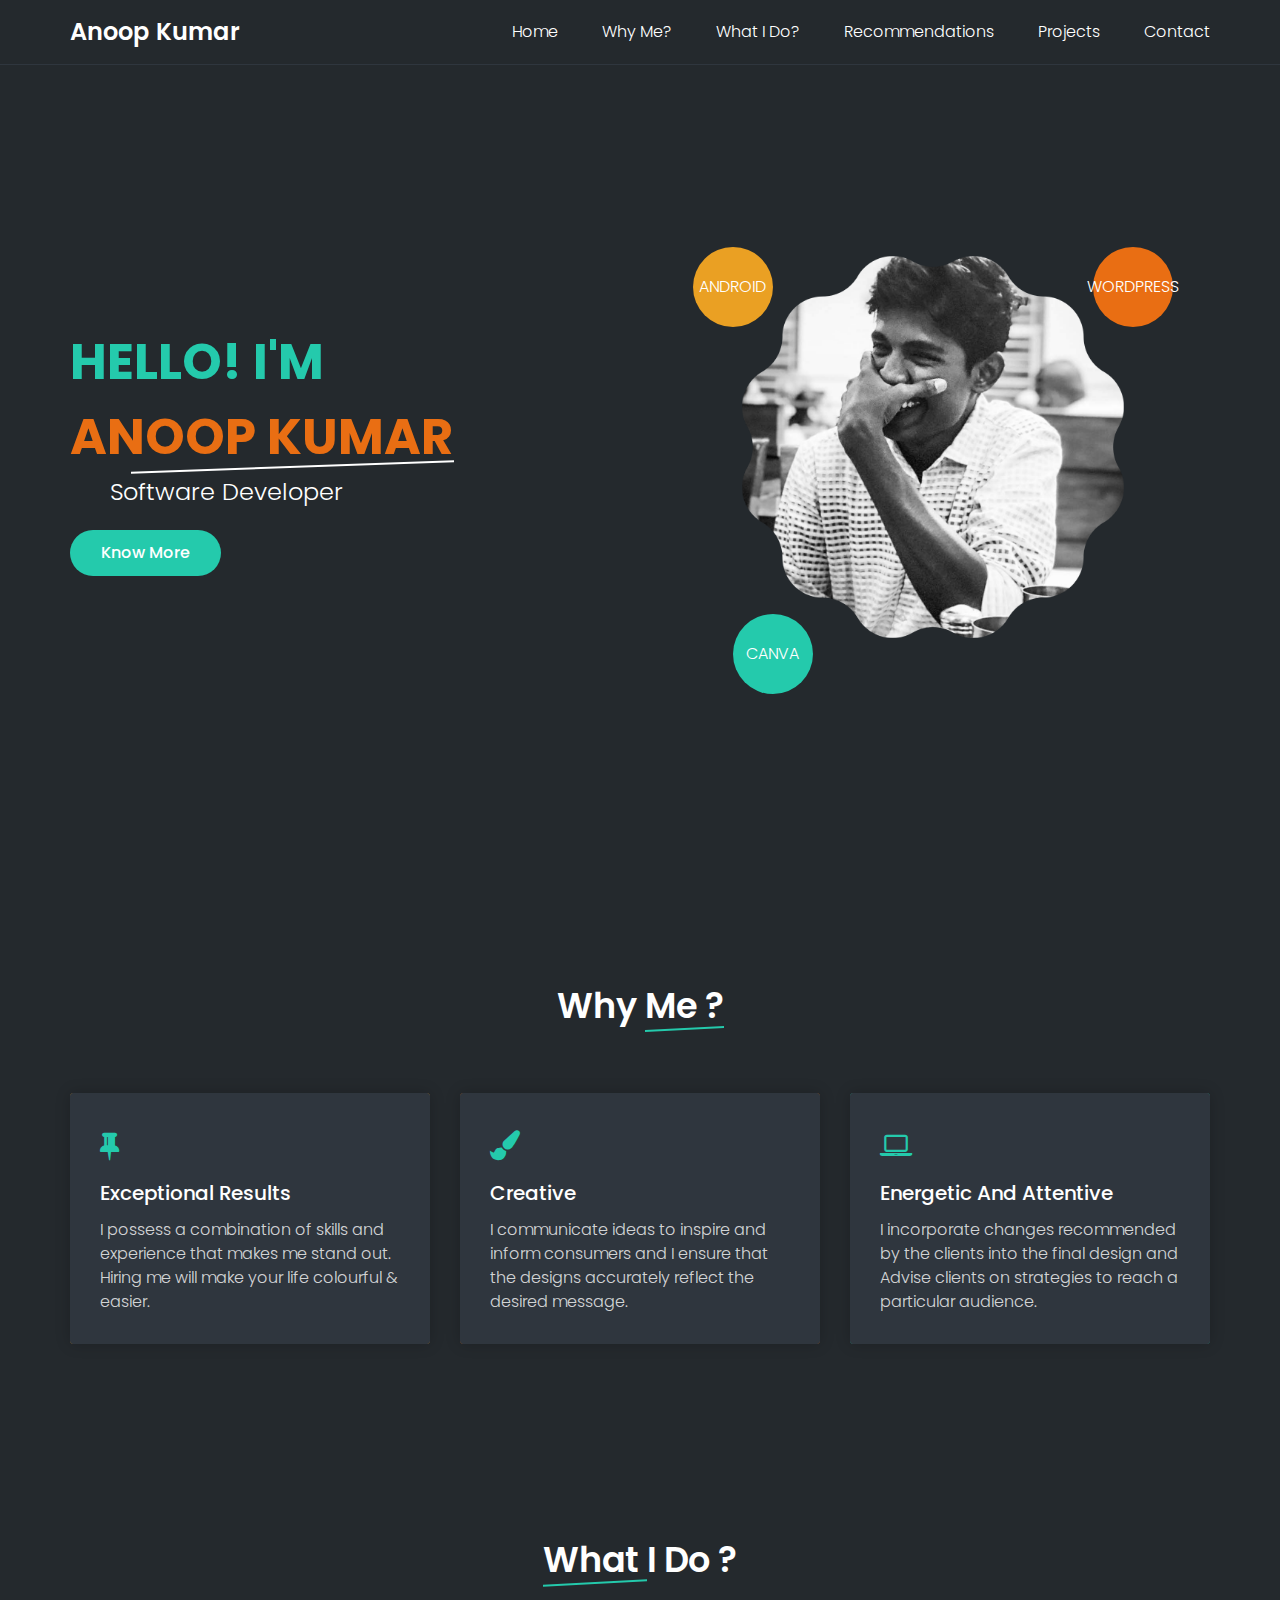
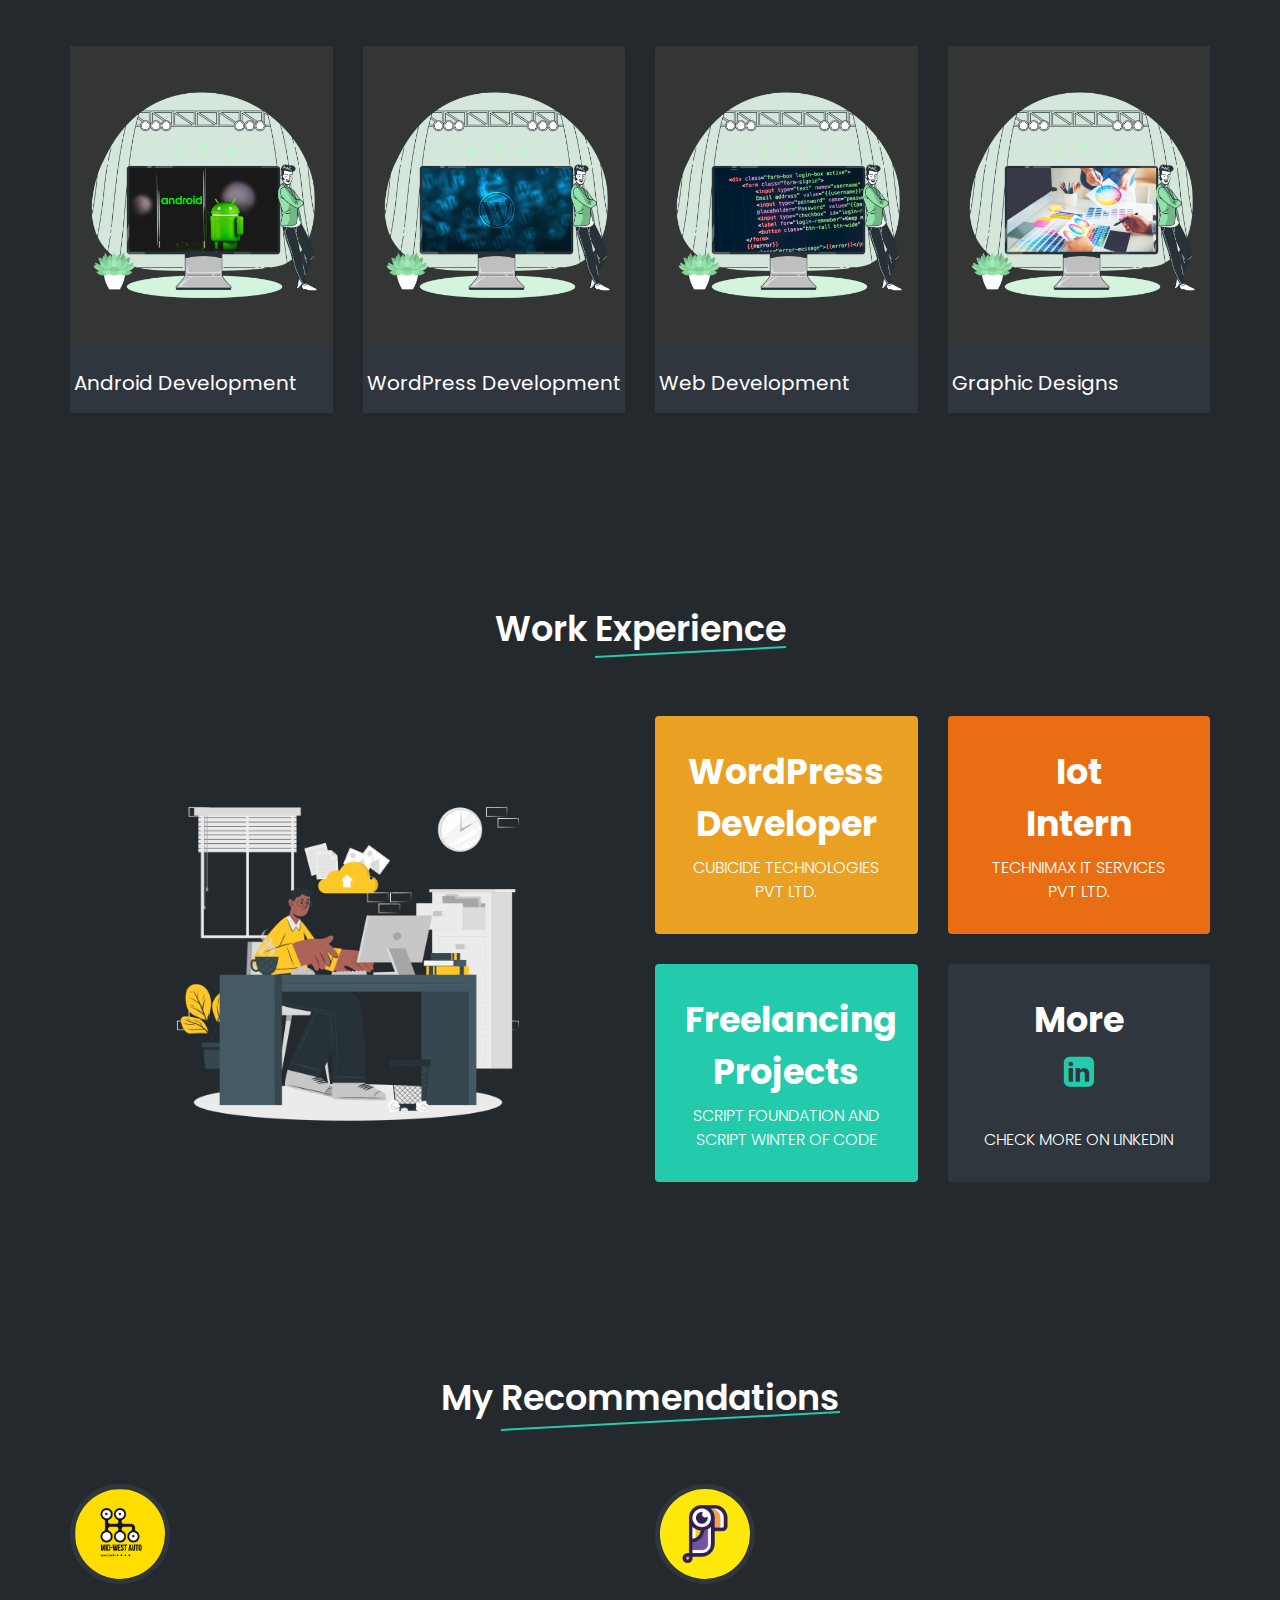
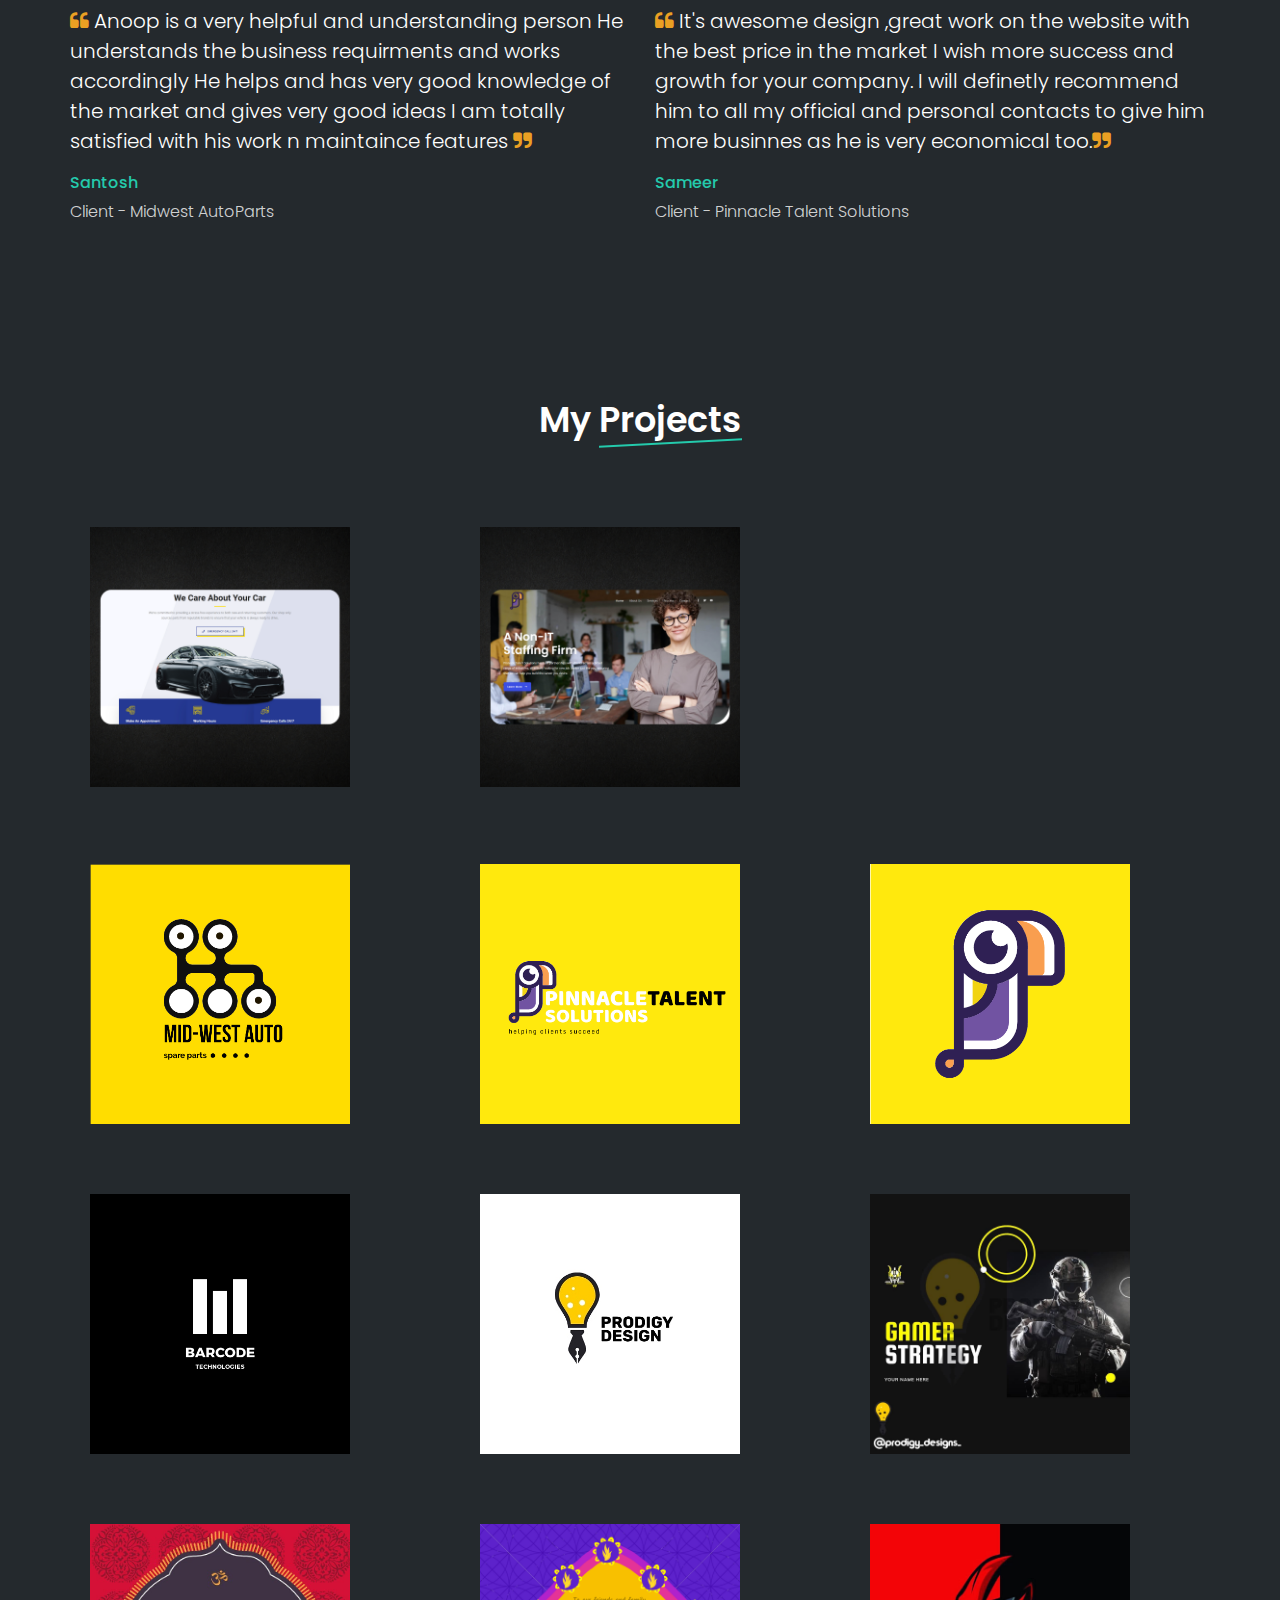
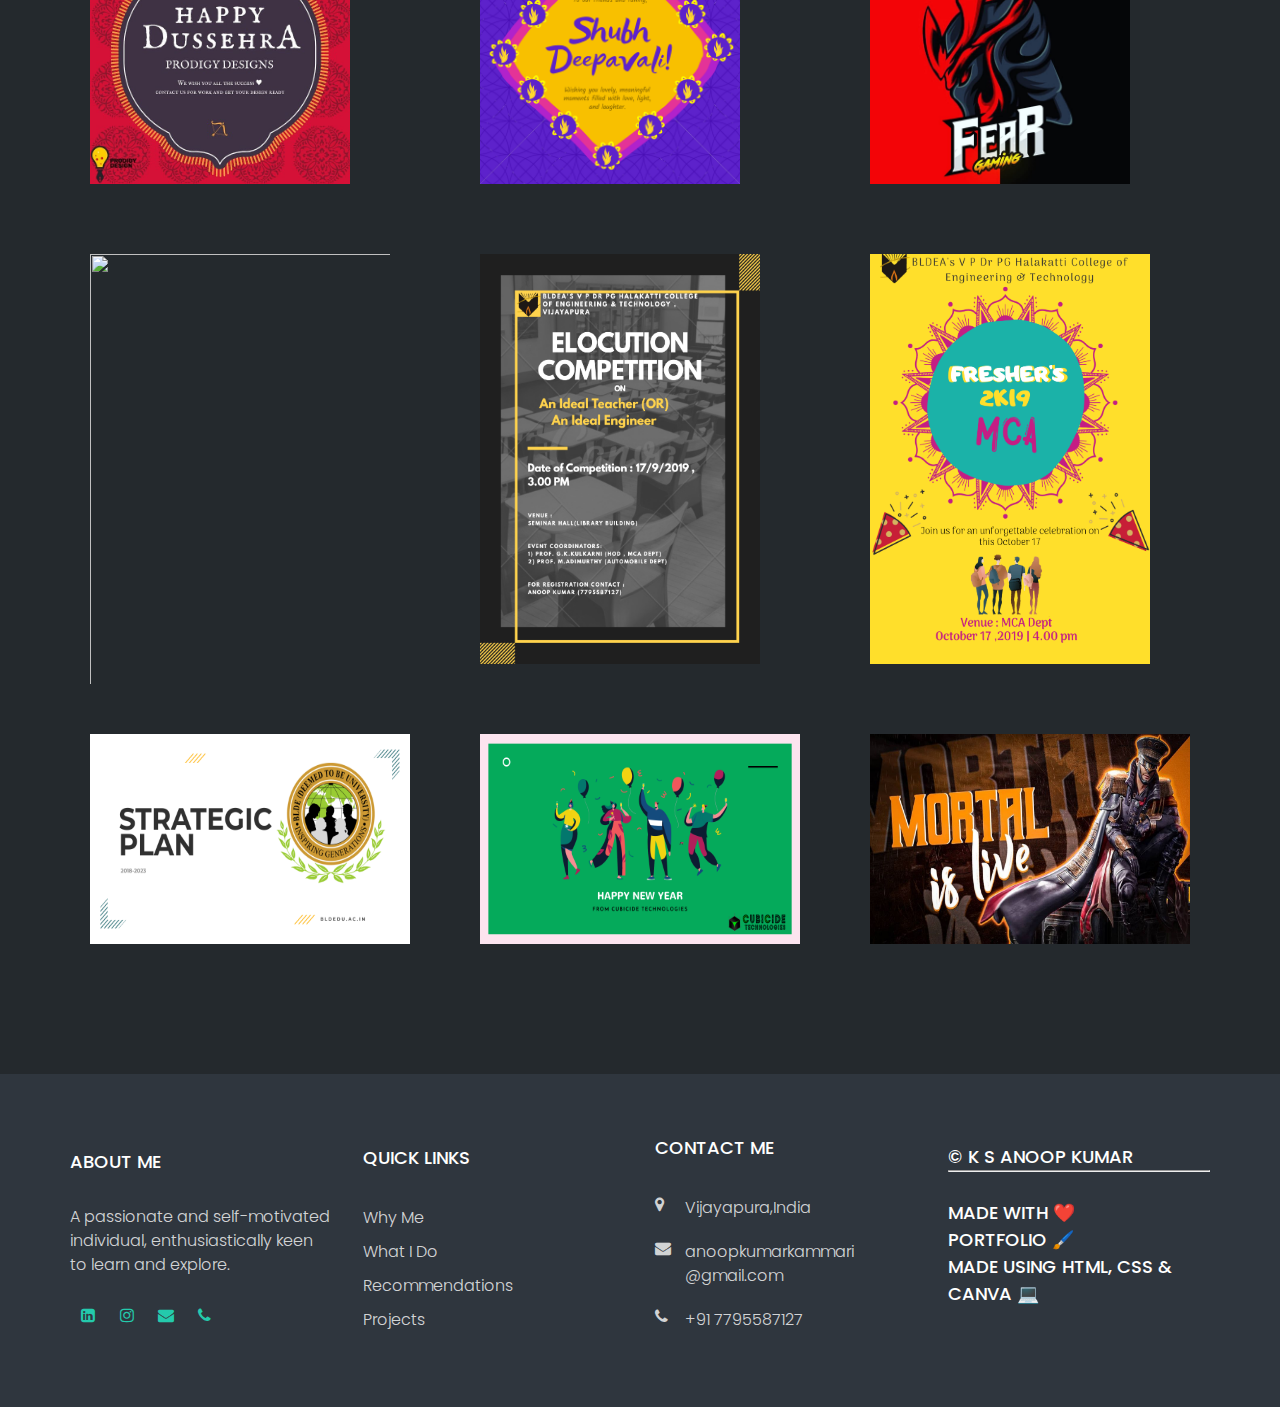
==== portfolio/index.html @ 8c4f239b "updated" ====
<!DOCTYPE html>
<html>
<head>
	<title>Anoop Kumar Portfolio</title>
	<link rel="icon" type="img/png" href="img/anoop.png" hreflang="en-us">
	<link rel="stylesheet" type="text/css" href="style.css">
	<link rel="stylesheet" href="https://cdnjs.cloudflare.com/ajax/libs/font-awesome/4.7.0/css/font-awesome.min.css">
	<meta name="viewport" content="width=device-width, initial-scale=1">
	<meta name="description" content="Portfolio - Anoop Kumar . Made using HTML and CSS"/>
</head>

<!-- Designed by Anoop Kumar -->

<body>

<!-- Header -->

<header class="header">
	<div class="container" >
		<div class="row">
			<div class="logo">
				<a href="#">Anoop Kumar</a>
			</div>
			<input type="checkbox" id="nav_check">
			<label for="nav_check" class="nav-toggler">
				<span></span>
			</label>
			<nav class="nav">
				<ul>
					<li><a href="#home">home</a></li>
					<li><a href="#why_us">why me?</a></li>
					<li><a href="#courses">what i do?</a></li>
					<li><a href="#reviews">recommendations</a></li>
					<li><a href="#contact">projects</a></li>
					<li><a href="#footer">contact</a></li>
				</ul>
			</nav>
		</div>
	</div>
	
</header>

<!-- Home Section -->

<section class="home-section" id="home">
	<div class="container">
		<div class="row h-100 align-items-center align-content-center ">
			<div class="home-text">
				<h1>Hello! I'm <span><br>Anoop Kumar</span></h1>
				<h2>Software Developer</h2>
				<a href="#why_us" class="btn btn-1">know more</a>
			</div>
			<div class="home-img">
				<div class="home-img-inner">
					<div class="home-course">
						<div class="home-course-item">Android</div>
						<div class="home-course-item">WordPress</div>
						<div class="home-course-item"></div>
						<div class="home-course-item">Canva</div>
					</div>
					<img src="img/anoop.png" alt="home-img">
				</div>
			</div>
		</div>
	</div>
	
</section>

<!-- Why us section  -->


<section class="why-us-section  sec-padding" id="why_us">
	<div class="container">
		<div class="row">
			<div class="section-title">
				<h2> why <span> me ? </span></h2>
			</div>
		</div>
		<div class="row">
			<div class="why-us-item">
				<div class="icon">
					<i class="fa fa-thumb-tack" aria-hidden="true"></i>
				</div>
				<h3>exceptional results</h3>
				<p>I possess a combination of skills and experience that makes me stand out. Hiring me will make your life colourful & easier.</p>
				
			</div>


			<div class="why-us-item">
				<div class="icon">
					<i class="fa fa-paint-brush" aria-hidden="true"></i>
				</div>
				<h3>creative</h3>
				<p>I communicate ideas to inspire and inform consumers and I ensure that the designs accurately reflect the desired message.</p>
				
			</div>


			<div class="why-us-item">
				<div class="icon">
					<i class="fa fa-laptop" aria-hidden="true"></i>
				</div>
				<h3>energetic and attentive</h3>
				<p> I incorporate changes recommended by the clients into the final design and Advise clients on strategies to reach a particular audience.</p>
				
			</div>
		</div>
	</div>
</section>


<!-- What I design -->

<section class="courses-section sec sec-padding" id="courses">
<div class="container">
		<div class="row">
			<div class="section-title">
				<h2> <span> what </span> i do ?</h2>
			</div>
		</div>
		<div class="row">
			<div class="course-item">

					<div class="course-img">
						<img src="img/23.png" style="width: 300px; height: 300px; padding: 0px;">
					</div>
					<div class="course-info">
						<h3>Android Development</h3>
					</div>
				
			</div>


			<div class="course-item">

					<div class="course-img">
						<img src="img/24.png" style="width: 300px; /*height: 200px*/ padding: 0px;">
					</div>
					<div class="course-info">
						<h3>WordPress Development</h3>
					</div>
				
			</div>

			<div class="course-item">
			
					<div class="course-img">
						<img src="img/25.png" style="width: 300px; /*height: 200px*/ padding: 0px;">
					</div>
					<div class="course-info">
						<h3>Web Development</h3>
					</div>
				
			</div>


			<div class="course-item">
			
					<div class="course-img">
						<img src="img/26.png" style="width: 300px; /*height: 200px*/ padding: 0px;">
					</div>
					<div class="course-info">
						<h3>Graphic Designs</h3>
					</div>
				
			</div>


		</div>
	</div>
</section>


<!-- Work exp -->
<section class="fun-facts-section sec-padding">
	<div class="container">
		<div class="row">
			<div class="section-title">
				<h2>Work <span>Experience</span></h2>
			</div>
		</div>
		<div class="row">
			<div class="fun-facts-img">
				<img src="img/work.png">
			</div>
				<div class="fun-facts-items">
					<div class="row">
						<div class="fun-facts-item">
							<h3>WordPress Developer</h3>
							<p>Cubicide Technologies Pvt Ltd.</p>
						</div>

						<div class="fun-facts-item">
							<h3>Iot <br>Intern</h3>
							<p>Technimax IT Services Pvt Ltd.</p>
						</div>

						<div class="fun-facts-item">
							<h3>Freelancing <br> Projects</h3>
							<p>Script foundation and Script winter of code</p>
						</div>

						<div class="fun-facts-item">
							<h3>More<br> <a href="https://www.linkedin.com/in/anoopkumarkammari/"><i class="fa fa-linkedin-square" aria-hidden="true" style="color: var(--main-color);"></i></a> </h3><br>
							<p>Check more on Linkedin </p>
						</div>
					</div>
					
				</div>
			
		</div>
	</div>
</section>

<!-- Reviews -->

<section class="reviews-section  sec-padding" id="reviews">
	<div class="container">
		<div class="row">
			<div class="section-title">
				<h2> My <span> recommendations </span></h2>
			</div>
		</div>
		<div class="row">
			<div class="review-item">
				<img src="img/6.png">
				<p> <i class="fa fa-quote-left" aria-hidden="true"></i> Anoop is a very helpful and understanding person
					He understands the business requirments and works accordingly He helps and has very good knowledge of the market and gives very good ideas I am totally satisfied with his work n maintaince features <i class="fa fa-quote-right" aria-hidden="true"></i></p>
				<h3>Santosh</h3>
				<span>Client - Midwest AutoParts</span>
			</div>


			<div class="review-item">
				<img src="img/13.png">
				<p> <i class="fa fa-quote-left" aria-hidden="true"></i> It's awesome design ,great work on the website with the best price in the market I wish more success and growth for your company. I will definetly recommend him to all my official and personal contacts to give him more businnes as he is very economical too.<i class="fa fa-quote-right" aria-hidden="true"></i></p>
				<h3>Sameer</h3>
				<span>Client - Pinnacle Talent Solutions</span>
			</div>

			<!-- <div class="review-item">
				<img src="img/boy.png">
				<p> <i class="fa fa-quote-left" aria-hidden="true"></i>Chetna is really hardworking and will never compromise on her work. Her creativity and fun nature makes it awesome to work with her. She really motivates others around her to work harder. Her positive and fun nature will definitely help her in her future endeavors. <i class="fa fa-quote-right" aria-hidden="true"></i></p>
				<h3>shreshth kapoor</h3>
				<span>student</span>
			</div>

			<div class="review-item">
				<img src="img/girl.png">
				<p> <i class="fa fa-quote-left" aria-hidden="true"></i> Chetna is an ingenious girl. She is amazing with graphic designing. Also, she knows when to be calm and when to be tough according to the situation which makes her different. Keep up your good work and stay positive like this. <i class="fa fa-quote-right" aria-hidden="true"></i></p>
				<h3>sakshi sharma</h3>
				<span>student</span>
			</div> -->
		</div>
	</div>
</section>

<!-- Projects Jquery section -->


<section class="why-us-section  sec-padding" id="contact">
	<div class="container">
		<div class="row">
			<div class="section-title">
				<h2> my <span> Projects </span></h2>
			</div>
		</div>

		<div class="row">
			<div class="design-item">
				<a href="https://mid-westautoparts.com/" target="_blank" rel="noopener noreferrer">
					<img src="img/27.png"  class="design-img" style="width: 300px; height: 300px;">
				</a>
			</div>
			
			<div class="design-item">
				<a href="https://pinnacletalentsolutions.com/" target="_blank" rel="noopener noreferrer">
					<img src="img/28.png" class="design-img" style="width: 300px; height: 300px;">
				</a>
			</div>

			<div class="design-item">
				<!-- <img src=""  class="design-img" style="width: 300px; height: 300px;"> -->
			</div>


			<div class="design-item">
				<img src="img/6.png"  class="design-img" style="width: 300px; height: 300px;">
			</div>
			<div class="design-item">	
				<img src="img/12.png" class="design-img" style="width: 300px; height: 300px;">
			</div>
			<div class="design-item">
				<img src="img/13.png" class="design-img" style="width: 300px; height: 300px;">
			</div>
			<div class="design-item">
				<img src="img/14.png" class="design-img" style="width: 300px; height: 300px;">
			</div>
			<div class="design-item">
				<img src="img/15.jpg" class="design-img" style="width: 300px; height: 300px;">
			</div>
			<div class="design-item">
				<img src="img/16.jpg" class="design-img" style="width: 300px; height: 300px;">
			</div>

			<div class="design-item">
				<img src="img/11.jpg" class="design-img" style="width: 300px; height: 300px;">
			</div>
			<div class="design-item">
				<img src="img/22.png" class="design-img" style="width: 300px; height: 300px;">
			</div>
			<div class="design-item">
				<img src="img/19.jpg" class="design-img" style="width: 300px; height: 300px;">
			</div>

			<div class="design-item">
				<img src="img/10.png" class="design-img" style="width: 320px; height: 450px;">
			</div>
			<div class="design-item">
				<img src="img/8.png" class="design-img" style="width: 320px; height: 450px;">
			</div>
			<div class="design-item">
				<img src="img/9.png" class="design-img" style="width: 320px; height: 450px;">
			</div>

			<div class="design-item">
				<img src="img/1.jpeg" class="design-img" style="width: 400px; height: 250px;">
			</div>
			<div class="design-item">
				<img src="img/21.png" class="design-img" style="width: 400px; height: 250px;">
			</div>
			<div class="design-item">
				<img src="img/18.jpg" class="design-img" style="width: 400px; height: 250px;">
			</div>


	</div>
</section>


<!-- Footer -->
<footer class="footer" id="footer">
	<div class="container">
		<div class="row">
			<div class="footer-item footer-about">
				<h2>about me</h2>
				<p>A passionate and self-motivated individual, enthusiastically keen to learn and explore. </p>
				<div class="social-links">
					
					<a href="https://www.linkedin.com/in/anoopkumarkammari/"><i class="fa fa-linkedin-square" aria-hidden="true"></i></a>
					<a href="https://instagram.com/_anoop_kumar_"><i class="fa fa-instagram" aria-hidden="true"></i></a>
					<a href="mailto:anoopkumarkammari@gmail.com"><i class="fa fa-envelope" aria-hidden="true"></i></a>
					<a href="tel:7795587127"><i class="fa fa-phone" aria-hidden="true"></i></a>


				</div>
			</div>

			<div class="footer-item footer-quick-links">
				<h2>quick links</h2>
				<ul>
				<li><a href="#why_us">Why me</a></li>
				<li><a href="#courses">What i do</a></li>
				<li><a href="#reviews">Recommendations</a></li>
				<li><a href="#contact">Projects</a></li>
				</ul>
			</div>

			<div class="footer-item footer-contact">
				<h2>contact me</h2>
				<p><i class="fa fa-map-marker" aria-hidden="true"></i> Vijayapura,India</p>
				<p><i class="fa fa-envelope" aria-hidden="true"></i> anoopkumarkammari<br>@gmail.com</p>
				<p><i class="fa fa-phone" aria-hidden="true"></i> +91 7795587127</p>
			</div>

			<div class="footer-item footer-more">
				<h2>© K S Anoop Kumar <hr><br> Made with ❤️ <br>  Portfolio 🖌️<br>Made using Html, Css & Canva 💻 </h2>
			</div>
		</div>
	</div>
</footer>
</body>
</html>
---- portfolio/style.css ----
@import url('https://fonts.googleapis.com/css2?family=Poppins:wght@300;400;500;600;700&display=swap');



/*Scrollbars*/


::-webkit-scrollbar{
	width:12px;
}

::-webkit-scrollbar-thumb{
	background: linear-gradient(#eaa023 ,#e96e13);
	border-radius: 5px;
}
::-webkit-scrollbar-thumb:hover{
	background: linear-gradient(#24caac, #24caac);

}


/*Magic Selection*/

*::selection{
	background-color: white;
	color: black;
}


:root{
	--main-color:#24caac;
	--color-1:#eaa023;
	--color-2:#e96e13;
	--dark-800:#24292d;
	--dark-700:#2f363e;
	--white-900:#ffffff;
	--white-800:rgba(255,255,255,0.8);
	--shadow:0 0 15px rgba(0,0,0,0.2);
	scroll-behavior: smooth;
}
body{
	font-family: 'Poppins', sans-serif;
	font-size: 16px;
	line-height: 1.5;
	font-weight: 300;
	overflow-x: hidden;
}

*{
	padding: 0;
	margin: 0;
	box-sizing: border-box;
	outline: none;
}
::before,::after{
	box-sizing: border-box;
}
ul{
	list-style: none;
}
a{
	text-decoration: none;
}


.container{
	max-width: 1170px;
	margin: auto;
}
.row{
	display: flex;
	flex-wrap: wrap;
	justify-content: space-between;
	align-items: center;
}
.header{
	background-color: var(--dark-800);
	padding: 10px 0;
	position: fixed;
	left: 0;
	top: 0;
	width: 100%;
	z-index: 99;
	border-bottom: 1px solid var(--dark-700);
}
.header #nav_check{
	position: absolute;
	pointer-events: none;
	opacity: 0;
}
.header #nav_check:focus ~ .nav-toggler{
	box-shadow: 0 0 10px var(--main-color);
}
.header #nav_check:checked ~ .nav-toggler span{
	background-color: transparent;
}
.header #nav_check:checked ~ .nav-toggler span::before{
	transform: rotate(45deg);
}
.header #nav_check:checked ~ .nav-toggler span::after{
	transform: rotate(-45deg);
}
.header .nav-toggler{
	height: 34px;
	width: 44px;
	border:1px solid var(--main-color);
	border-radius: 4px;
	cursor: pointer;
	display: none;
	align-items: center;
	justify-content: center;
	
}
.header .nav-toggler span{
	display: block;
	width: 20px;
	height: 2px;
	background-color: var(--main-color);
	position: relative;
}
.header .nav-toggler span::before,
.header .nav-toggler span::after{
	content: '';
	position: absolute;
	left: 0;
	top: 0;
	height: 100%;
	width: 100%;
	background-color: var(--main-color)
}
.header .nav-toggler span::before{
	transform: translateY(-6px);
}
.header .nav-toggler span::after{
	transform: translateY(6px);
}
.header .logo{
	padding: 0 15px;
}
.header .logo a{
	font-size: 24px;
	color: var(--white-900);
	text-transform: capitalize;
	font-weight: 600;
}
.header .nav{
	padding: 0 15px;
}
.header .nav ul li{
	display: inline-block;
	margin-left: 40px;
}
.header .nav ul li a{
	font-size: 16px;
	color: var(--white-900);
	display: block;
	padding: 10px 0;
	text-transform: capitalize;
	transition: all 0.5 ease;
}
.header .nav ul li a:hover{
	color: var(--main-color)
}
/*HOME SECTION*/

.h-100{
	min-height: 100vh;
}
.home-section{
	background-color: var(--dark-800);
	overflow: hidden;
}
.home-section .h-100{
	padding: 120px 0;
	
}

/*.home-text{
	background-color: var(--color-1);
}
.home-img{
	background-color: var(--color-2);
}
*/
.align-items-center{
	align-items: center;
}
.align-content-center{
	align-content: center;
}
.home-img-inner{
	max-width: 400px;
	margin: auto;
	position: relative;
}
.home-img-inner img{
	width: 100%;
	animation: zoom 7s linear infinite;
}
.home-course{
	/*border: 1px solid red;*/
	position: absolute;
	left: 0;
	top: 0;
	width: 100%;
	height: 100%;
	z-index: 1;
	animation: spin 30s linear infinite;
}

@keyframes spin{
	0%{
		transform: rotate(0deg);
	}
	100%{
		transform: rotate(360deg);
	}
}

@keyframes zoom{
	0%,100%{
		transform: scale(1);
	}
	50%{
		transform: scale(0.9);
	}
}
.home-course-item{
	position: absolute;
	height: 80px;
	width: 80px;
	border-radius: 50%;
	display: flex;
	align-items: center;
	justify-content: center;
	text-transform: uppercase;
	font-size: 16px;
	color: var(--white-900);

}
.home-course-item:nth-child(1){
	left:-40px;
	top:calc(50%-40px);
	background-color: var(--color-1);
}
.home-course-item:nth-child(2){
	right:-40px;
	top:calc(50%-40px);
	background-color: var(--color-2);
}
/*.home-course-item:nth-child(3){
	top:-40px;
	left:calc(50%-40px);
	background-color: var(--main-color);
}*/
.home-course-item:nth-child(4){
	bottom:-40px;
	left:calc(50%-40px);
	background-color: var(--main-color);
}
.home-text , .home-img{
	width: 50%;
	padding: 0 15px;
}
.home-text h1{
	font-size: 50px;
	color: var(--main-color);
	text-transform: uppercase;
}
.home-text h2{
	font-size: 24px;
	font-weight: 300;
	color: var(--white-900);
	margin: 0 40px;
}
.home-text h1 span{
	color: var(--color-2);
	position: relative;
	z-index: 1;
}
.home-text h1 span::after{
	content: '';
	position: absolute;
	right: 0;
	width: 250%;
	height: 2px;
	background-color: var(--white-900);
	bottom: 4px;
	transform: skewY(-2deg);
	z-index: -1;
}

.btn{
	display: inline-block;
	padding: 10px 30px;
	border-radius: 30px;
	text-transform: capitalize;
	font-weight: 500;
	border:1px solid transparent;
	transition: all 0.3s ease;
}

.btn-1{
	margin-top: 20px;
	background-color: var(--main-color);
	color: var(--white-900);
}
.btn-1:hover{
	background-color: transparent;
	border-color: var(--main-color);
	color: var(--main-color);
}

/*why us */

.why-us-section{
	background-color: var(--dark-800);
	padding-bottom: 50px;
}

.sec-padding{
	padding: 80px 0;

}

.section-title{
	width: 100%;
	padding: 0 15px;
	margin-bottom: 60px;
}

.section-title h2{
	text-align: center;
	text-transform: capitalize;
	font-size: 35px;
	color: var(--white-900);
	font-weight: 600;
}

.section-title h2 span{
	position: relative;
}
.section-title h2 span::after{
	content: '';
	position: absolute;
	left: 0;
	bottom: 0;
	width: 100%;
	height: 2px;
	background-color: var(--main-color);
	transform: skewY(-3deg);
}

.why-us-item{
	width: calc((100% / 3) - 30px);
	margin: 0 15px 30px;
	padding: 30px;
	border-radius: 4px;
	overflow: hidden;
	position: relative;
	z-index: 1;
	box-shadow: var(--shadow);
}
.why-us-item::before,
.why-us-item::after{
	content: '';
	position: absolute;
	left: 0;
	top:0;
	width: 100%;
	height: 100%;
	background-color: var(--dark-700);
	z-index: -1;
	transition: all 0.5s ease;
}
.why-us-item:hover::before{
	transform: scale(1,0);
}
.why-us-item:hover::after{
	transform: scale(0,1);
}
.why-us-item:nth-child(1){
	background-color: var(--color-1);
}
.why-us-item:nth-child(2){
	background-color: var(--color-2);
}
.why-us-item:nth-child(3){
	background-color: var(--main-color);
}
.why-us-item .icon{
	font-size: 30px;
	color: var(--main-color);
	margin: 0 0 10px;
	transition: all 0.5s ease;
}
.why-us-item:hover .icon{
	color: var(--white-900);
}

.why-us-item h3{
	color: var(--white-900);
	font-size: 20px;
	font-weight: 500;
	text-transform: capitalize;
	margin: 0 0 10px;
}
p{
	font-size: 16px;
	color: var(--white-800);
}

/*What I design*/

.courses-section{
	background-color: var(--dark-800);
}
.course-item{
	width: calc((100% / 4) - 30px);
	margin: 0 15px 30px;
	background-color: var(--dark-700);

}
.course-img{
	border-radius: 4px;
	overflow: hidden;
	transition: all 0.5s ease;
	text-align:center;
}
.course-item:hover .course-img{
	transform: scale(0.92);
	box-shadow: var(--shadow);
}
.course-info{
	padding: 15px 0; 
}
.course-info h3{
	font-size: 20px;
	font-weight: 400;
	text-transform: capitalize;
	color: var(--white-900);
	margin-left: 4px;

}

/*Work exp*/

.fun-facts-section{
	background-color: var(--dark-800);
}
.fun-facts-img,
.fun-facts-items{
	width: 50%;
}

.fun-facts-img{
	display: flex;
	justify-content: center;
	animation: zoom 5s linear infinite;
}

.fun-facts-img img{
	max-width: 420px;
	width: 100%;
	align-items: center;
	padding: 0 15px;
}
.fun-facts-item{

	background-color: var(--dark-700);
	width: calc((100% / 2) - 30px);
	margin: 0 15px 30px; 
	padding: 30px;
	text-align: center;
	border-radius: 4px;
}
.fun-facts-item h3{
	font-size: 35px;
	color: var(--white-900);
	text-transform: capitalize;
	margin: 0 0 5px;
}
.fun-facts-item p{
	text-transform: uppercase;
	color: var(--white-900);
}

.fun-facts-item:nth-child(1){
	background-color: var(--color-1);
}
.fun-facts-item:nth-child(2){
	background-color: var(--color-2);
}
.fun-facts-item:nth-child(3){
	background-color: var(--main-color);
}
.fun-facts-item:nth-child(4){
	background-color: var(--dark-700);
}

/*Review Section*/

.reviews-section{
	background-color: var(--dark-800);
	padding-bottom: 50px;
}

.review-item{
	width: 50%;
	padding: 0 15px;
	margin-bottom: 40px;
}

.review-item img{
	max-width: 100px;
	border:5px solid var(--dark-700);
	border-radius: 50%;
	margin-bottom: 15px;
	transition: all 0.5s ease;
}
.review-item:hover img{
	transform: translateX(30px) rotate(30deg);
	box-shadow: var(--shadow);
}

.review-item p{
	font-size: 20px;
	color: var(--white-900);
	margin:0 0 15px;
}
.review-item p i{
	color: var(--color-1);
}

.review-item h3{
	font-size: 16px;
	color:var(--main-color);
	font-weight: 500;
	margin: 0 0 5px;
	text-transform: capitalize;
}

.review-item span{
	display: block;
	font-size: 16px;
	color: var(--white-800);
	text-transform: capitalize;
}

/*design*/
.design-item{
	width: calc((100% / 3) - 30px);
	margin: 0 15px 30px;
	display: flex;

}
.design-img{
	border-radius: 4px;
	overflow: hidden;
	padding:20px;
	width: 300px;
	height: 300px;
	transition: all 0.5s ease;
}
.design-item:hover .design-img{
	transform: scale(0.92);
	
}


/*Footer*/

.footer{
	background-color: var(--dark-700);
	padding: 60px 0;
}

.footer-item{
	width: 25%;
	padding: 0 15px;
}
.footer-item h2{
	color: var(--white-900);
	font-size: 18px;
	font-weight: 500;
	text-transform: uppercase;
	margin: 0 0 30px;
}
.footer-about .social-links{
	margin-top: 20px;
}
.footer-about .social-links a {
	display: inline-block;
	border:1px solid transparent;
	height: 35px;
	width: 35px;
	color: var(--main-color);
	line-height: 35px;
	text-align: center;
	font-size: 16px;
	transition: all 0.5s ease;
	border-radius: 50%;
}
.footer-about .social-links a:hover{
	border-color: var(--main-color);
}
.footer-quick-links  ul li a {
	display: block;
	color: var(--white-800);
	list-style: none;
	padding: 5px 0;
	text-transform: capitalize;
	font-size: 16px;
}
.footer-contact p{
	margin: 0 0 15px;
	position: relative;
	padding-left: 30px;
	padding-top: 5px;
}
.footer-contact p i{
	position: absolute;
	left: 0;
	top: 5px;
}


/*RESPONSIVE*/

@media(max-width: 991px){
	.header .nav-toggler{
		display: flex;
		margin-right: 15px;

	}

	.header .nav{
		width: 100%;
		position: absolute;
		background-color: var(--dark-700);
		top: 100%;
		left: 0;
		visibility: hidden;
		opacity: 0;

	}

	.header #nav_check:checked ~ .nav{
		visibility: visible;
		opacity: 1;
	}

	.header .nav ul li{
		margin: 0;
		display: block; 
	}

	.home-text h1{
		font-size: 30px;
	}

	.home-text h1 span::after{
		bottom: 10px;
	}

	.home-text h2{
		font-size: 20px;
	}
	
	.home-img{
		margin-top: 100px;
		width: 90%;
		
	}
	.design-item{
		justify-content: center;
	}
	.fun-facts-img{
		display:none;
	}

	.course-item,
	.why-us-item{
		width: calc(50% - 30px);
	}
	.footer-item{
		width: 50%;
		margin-bottom: 30px;
	}

}

@media(max-width: 767px){
	.home-text h2{
		font-size: 35px;
	}
	.home-text h2{
		font-size: 18px;
	}
	.home-text, .home-img .fun-facts-img, .fun-facts-items{
		width: 100%;
	}

	.fun-facts-items{
		margin-top: 50px;
	}

	.section-title h2{
		font-size: 30px;
	}

	.sec-padding{
		padding: 70px 0;
	}
	.design-item{
		justify-content: center;
	}
	.fun-facts-img{
		display:none;
	}
}

@media(max-width: 575px){

	.why-us-item, .course-item, .fun-facts-item{
		width: calc(100% - 30px);
	}

	.review-item, .design-item, .design-img, .footer-item{
		width: 100%;
	}
	.review-item{
		text-align: center;
	}
	.design-item{
		justify-content: center;
	}
	.fun-facts-img{
		display:none;
	}
	
	}
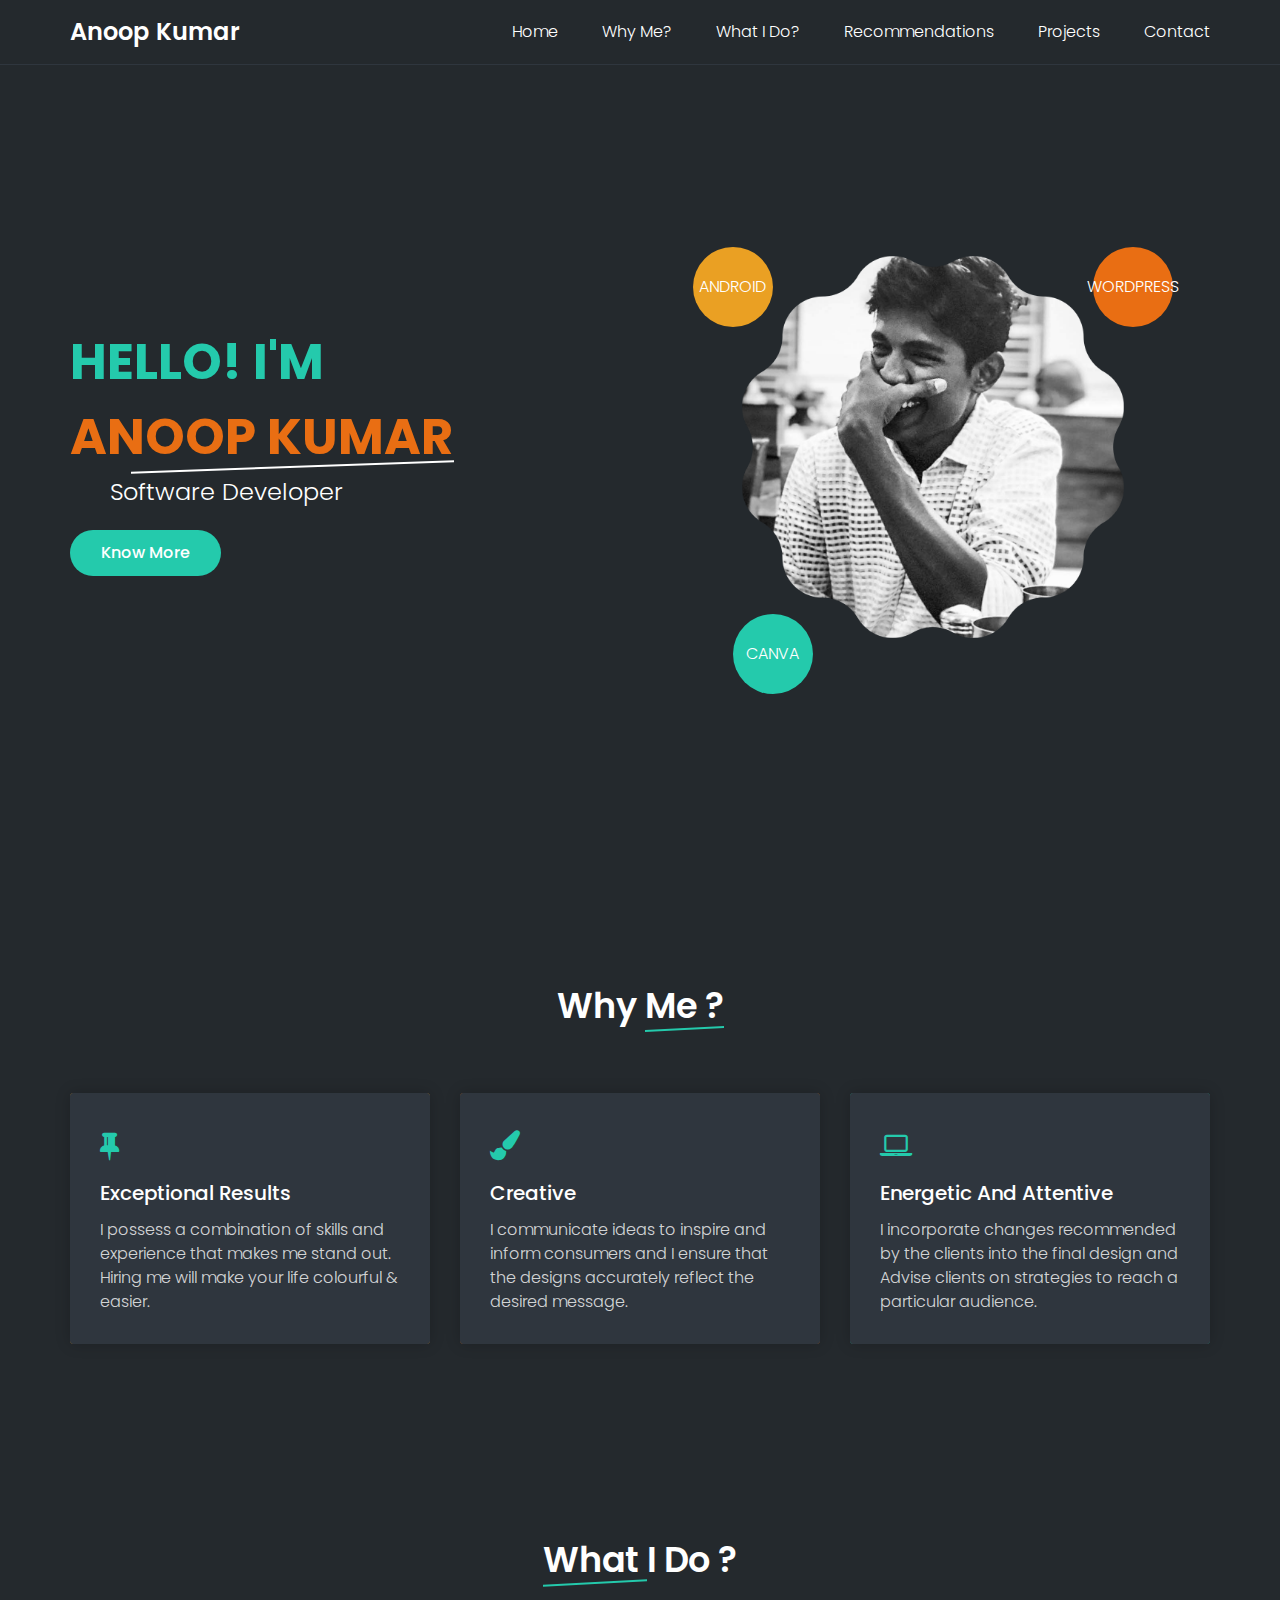
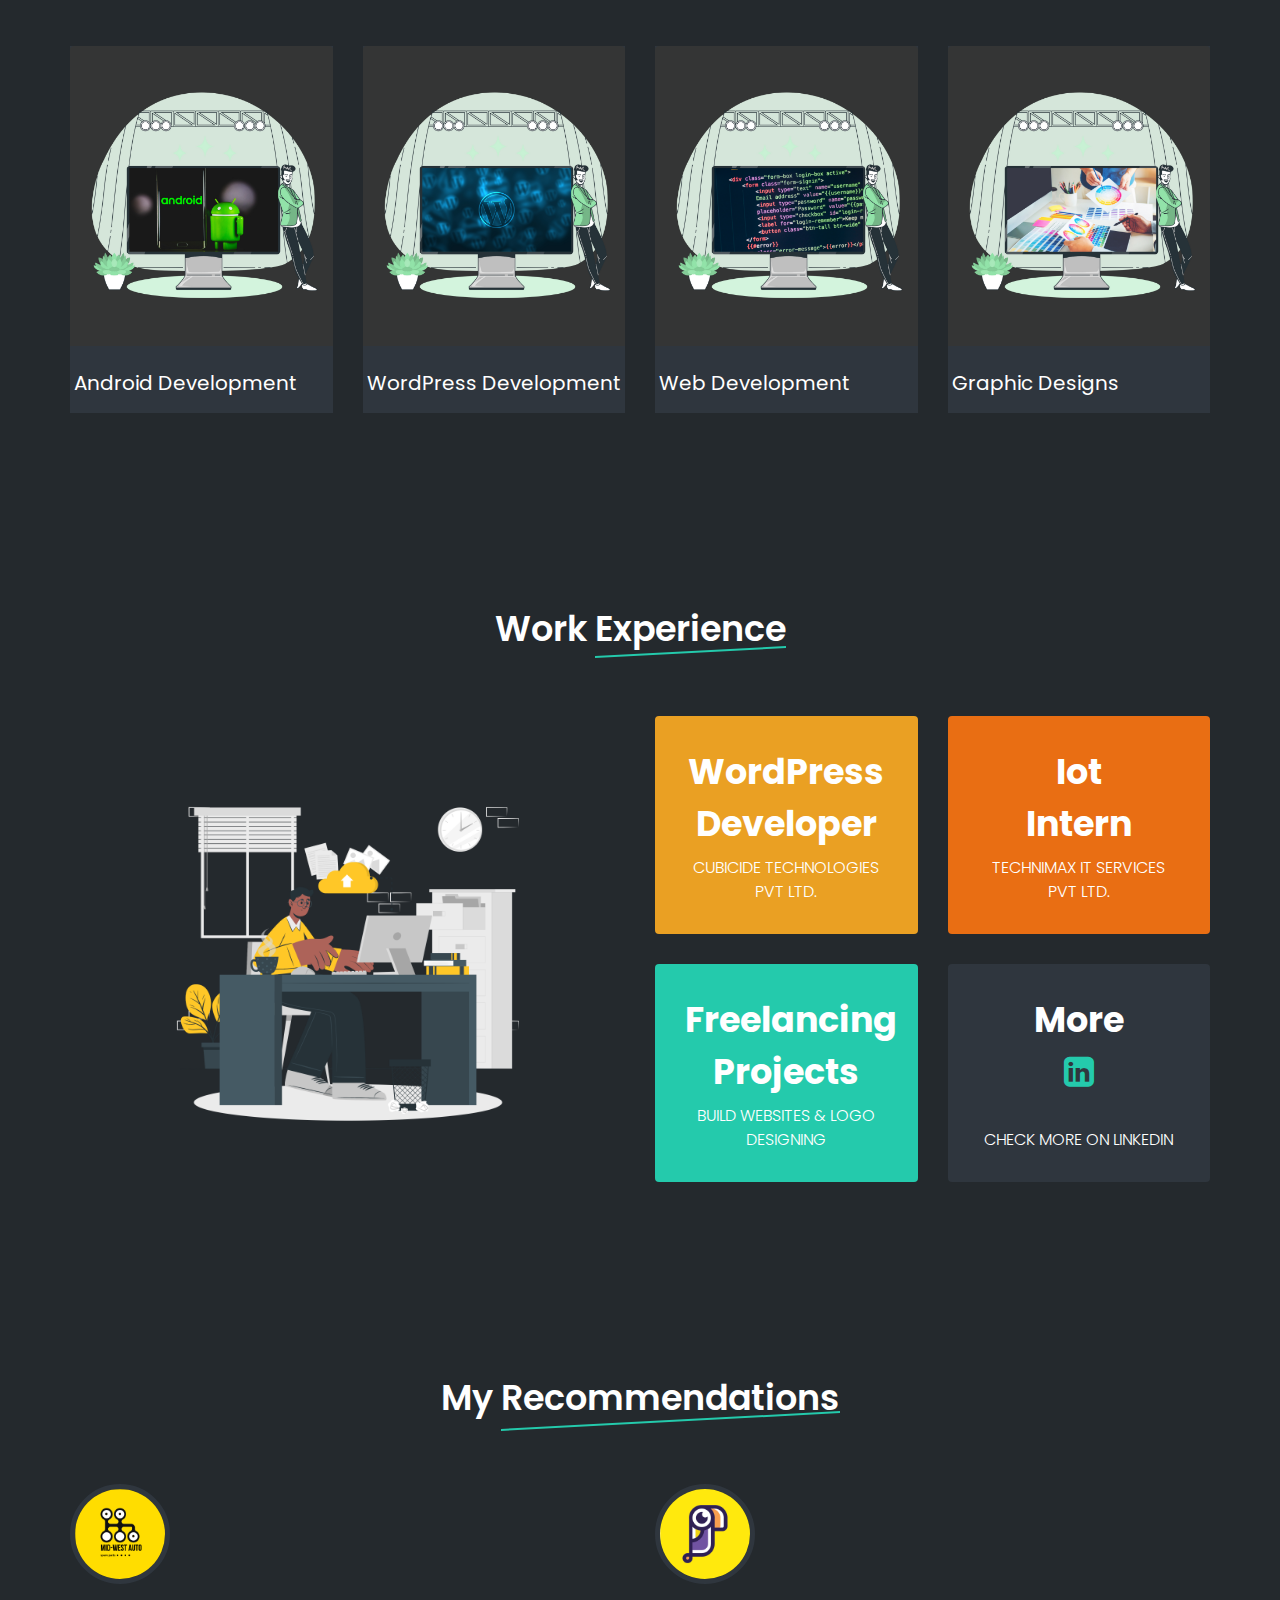
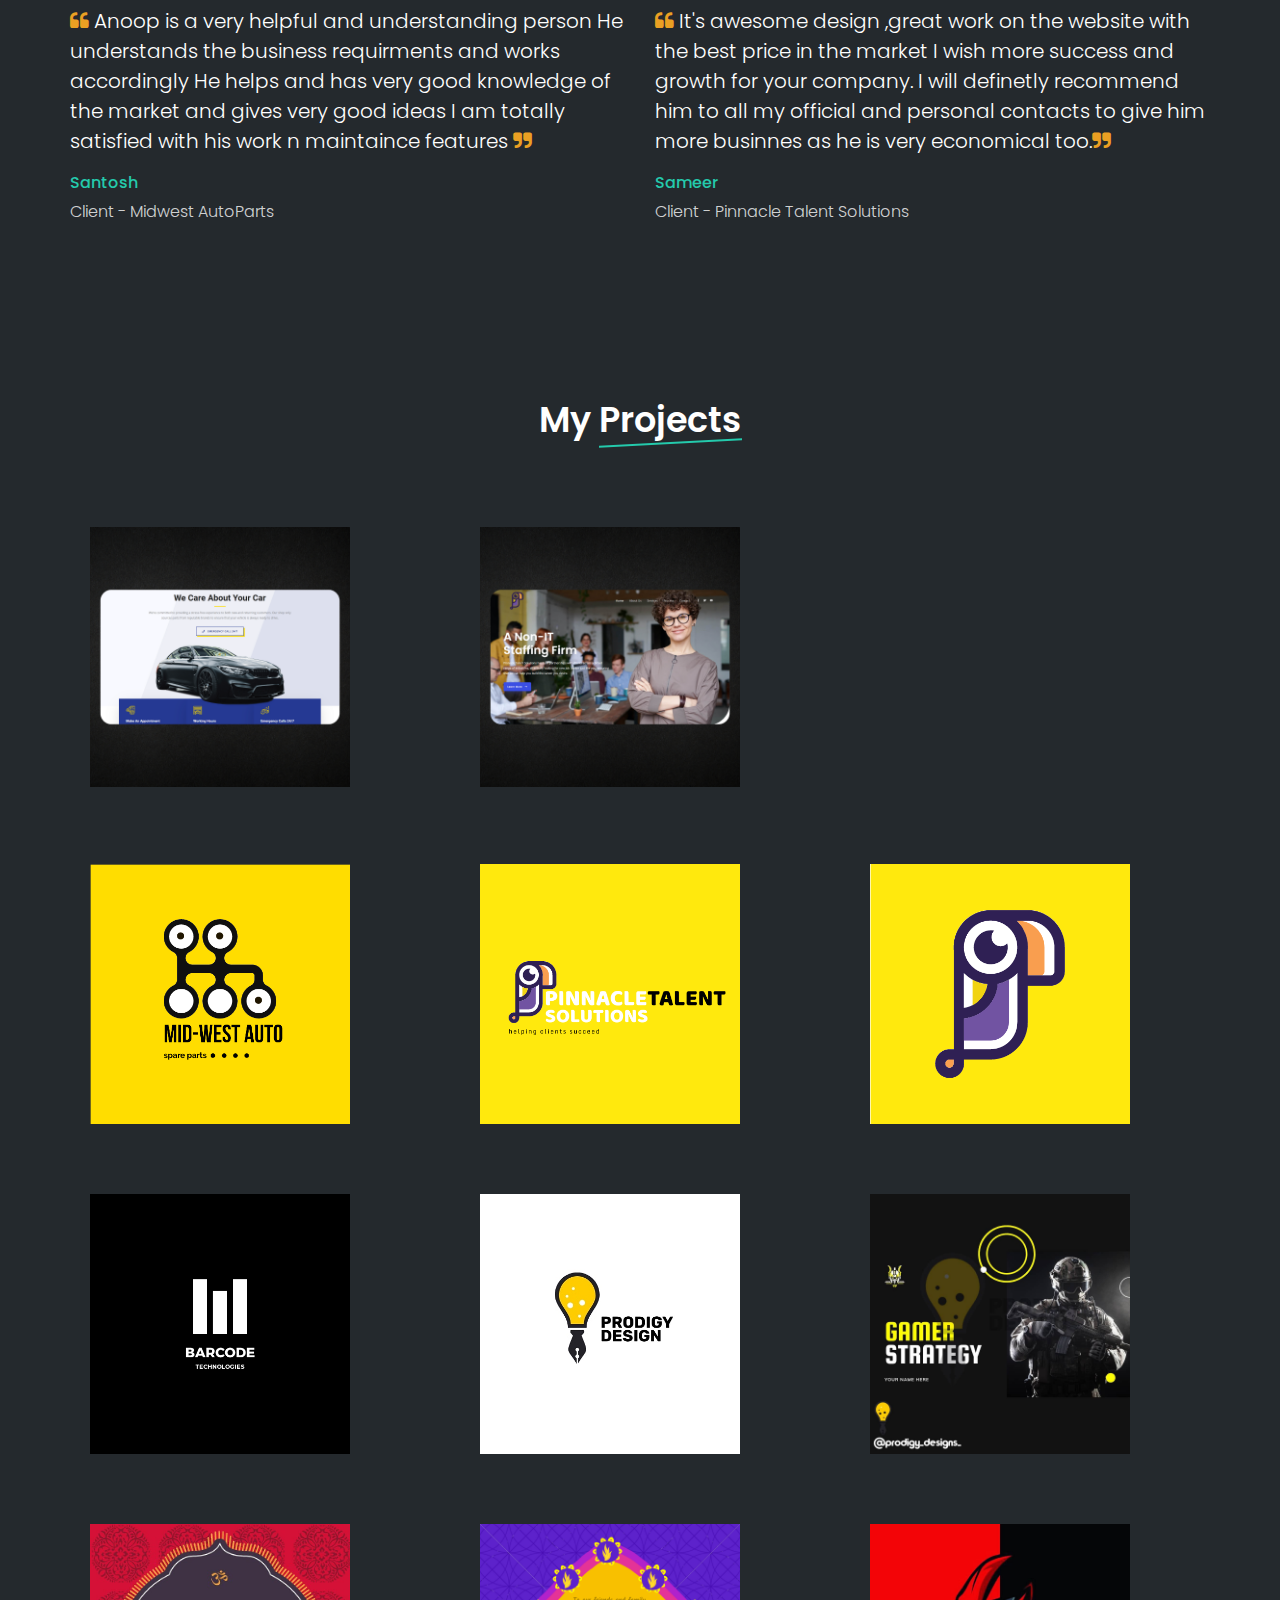
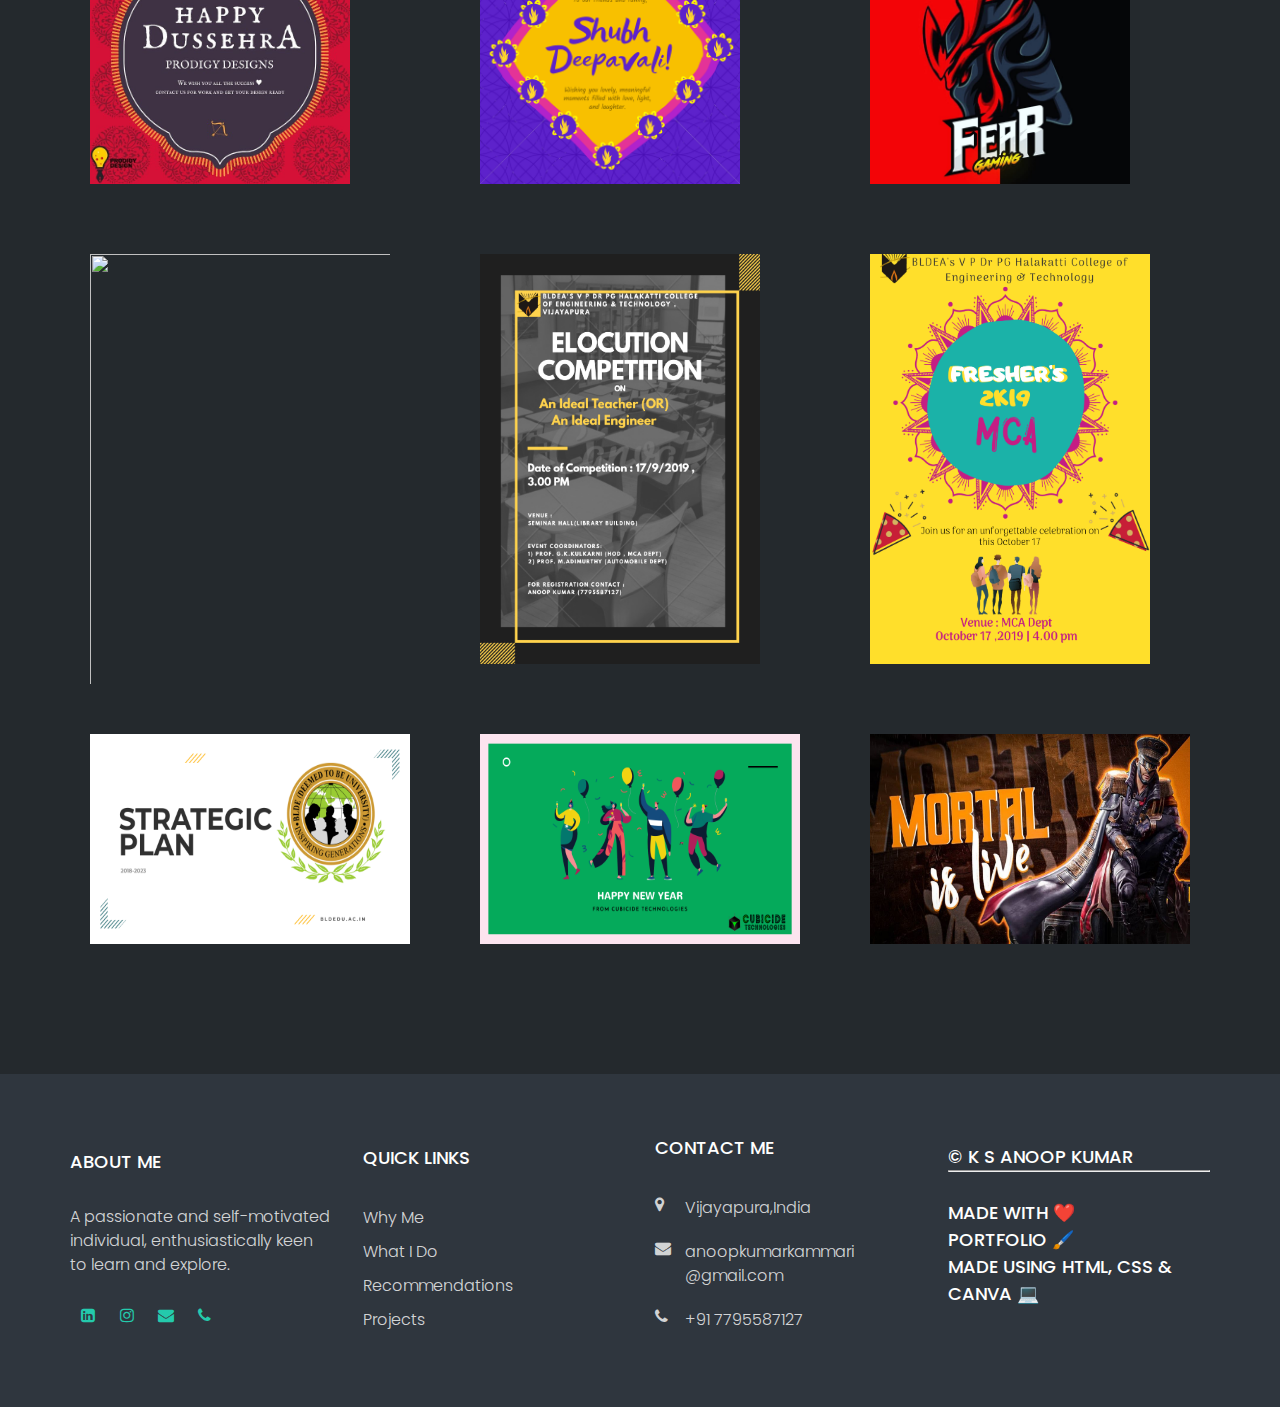
==== commit d39a89c0: "Updated Projects Section" ====
--- a/portfolio/index.html
+++ b/portfolio/index.html
@@ -198,7 +198,7 @@
 
 						<div class="fun-facts-item">
 							<h3>Freelancing <br> Projects</h3>
-							<p>Script foundation and Script winter of code</p>
+							<p>Build Websites & Logo Designing</p>
 						</div>
 
 						<div class="fun-facts-item">
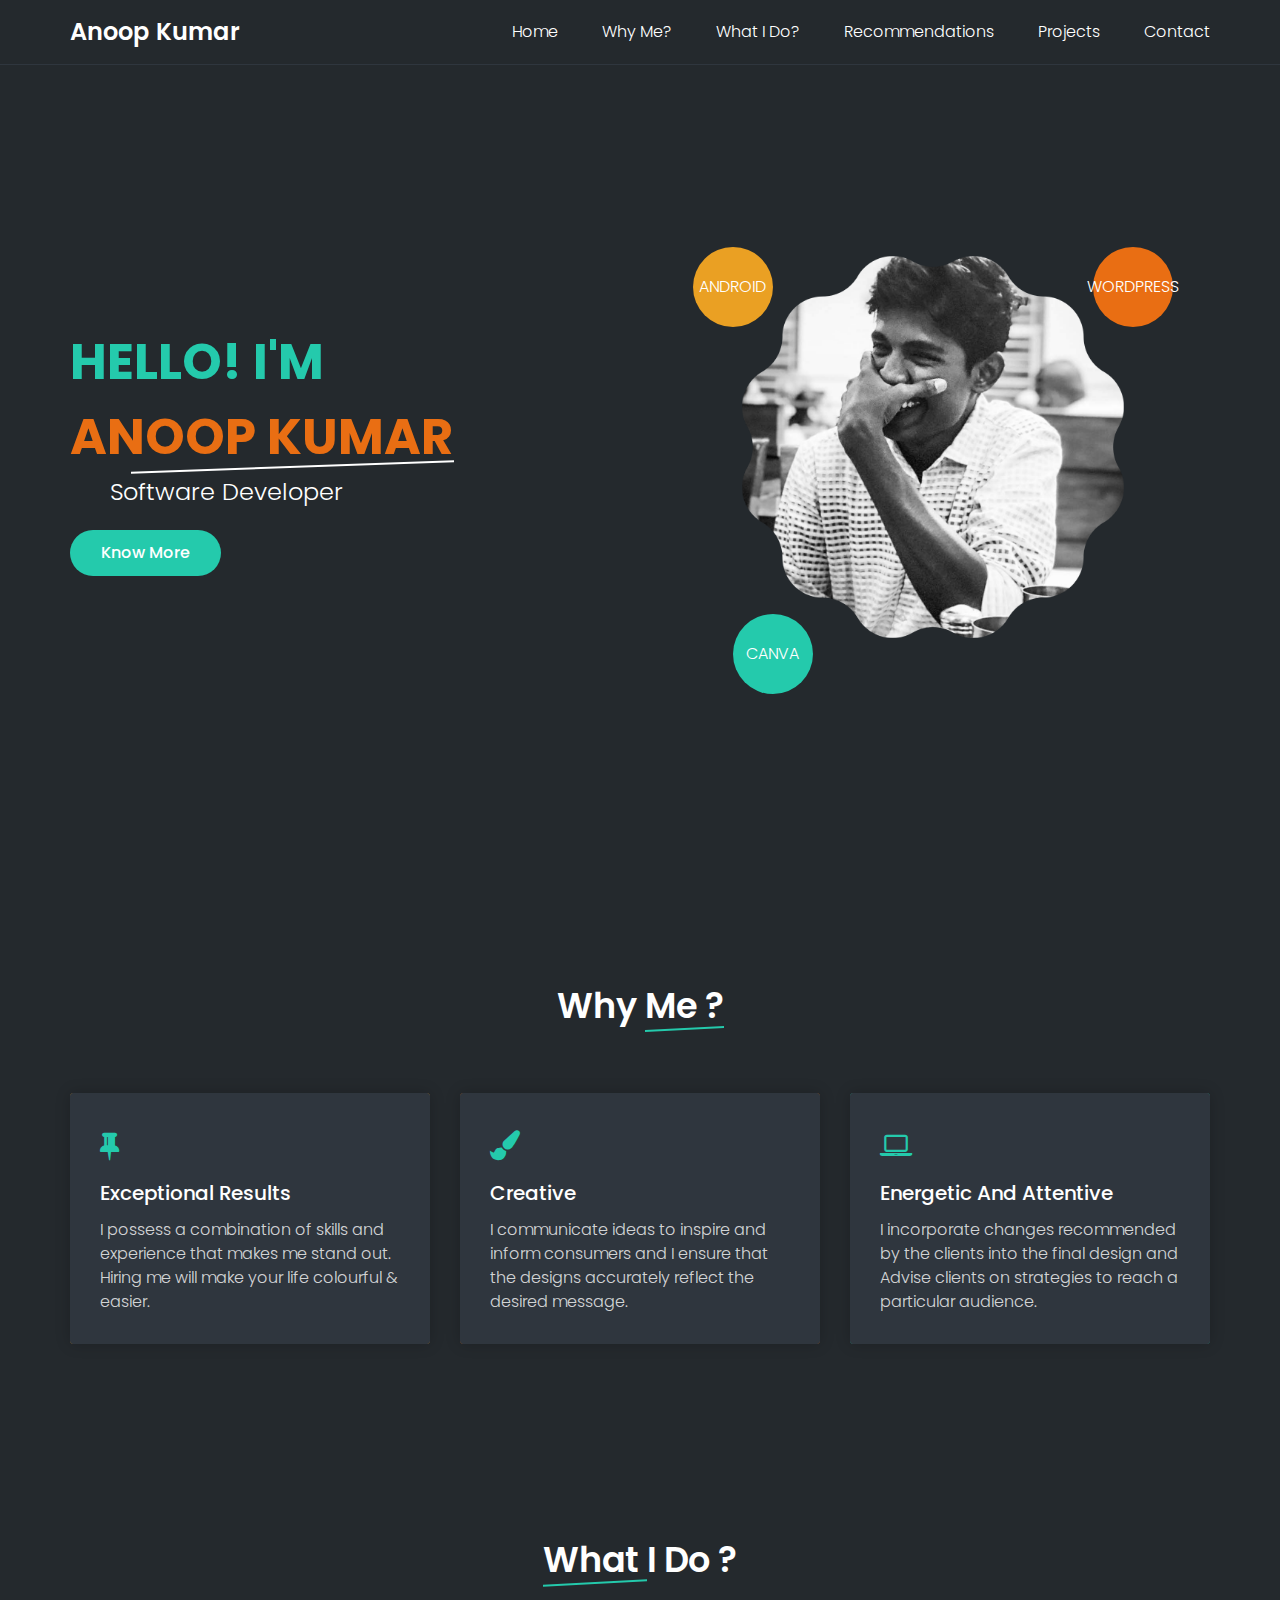
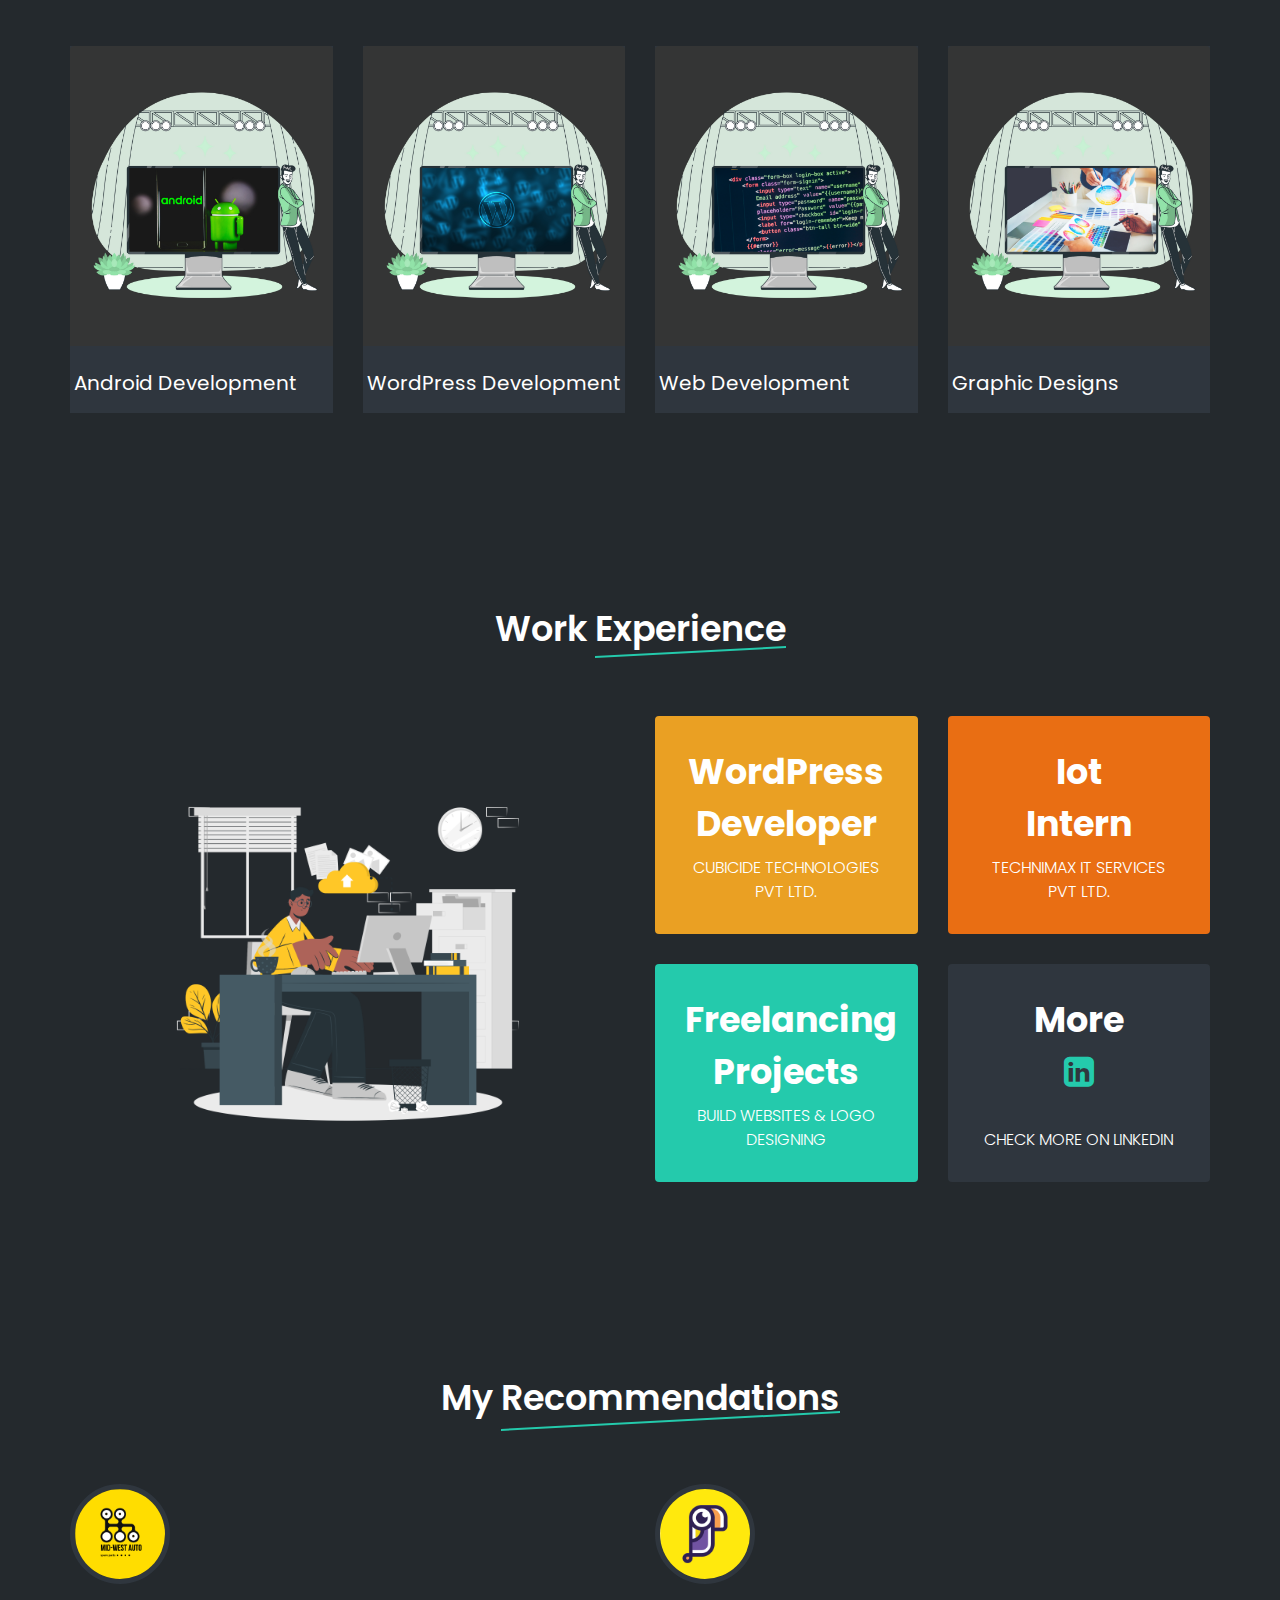
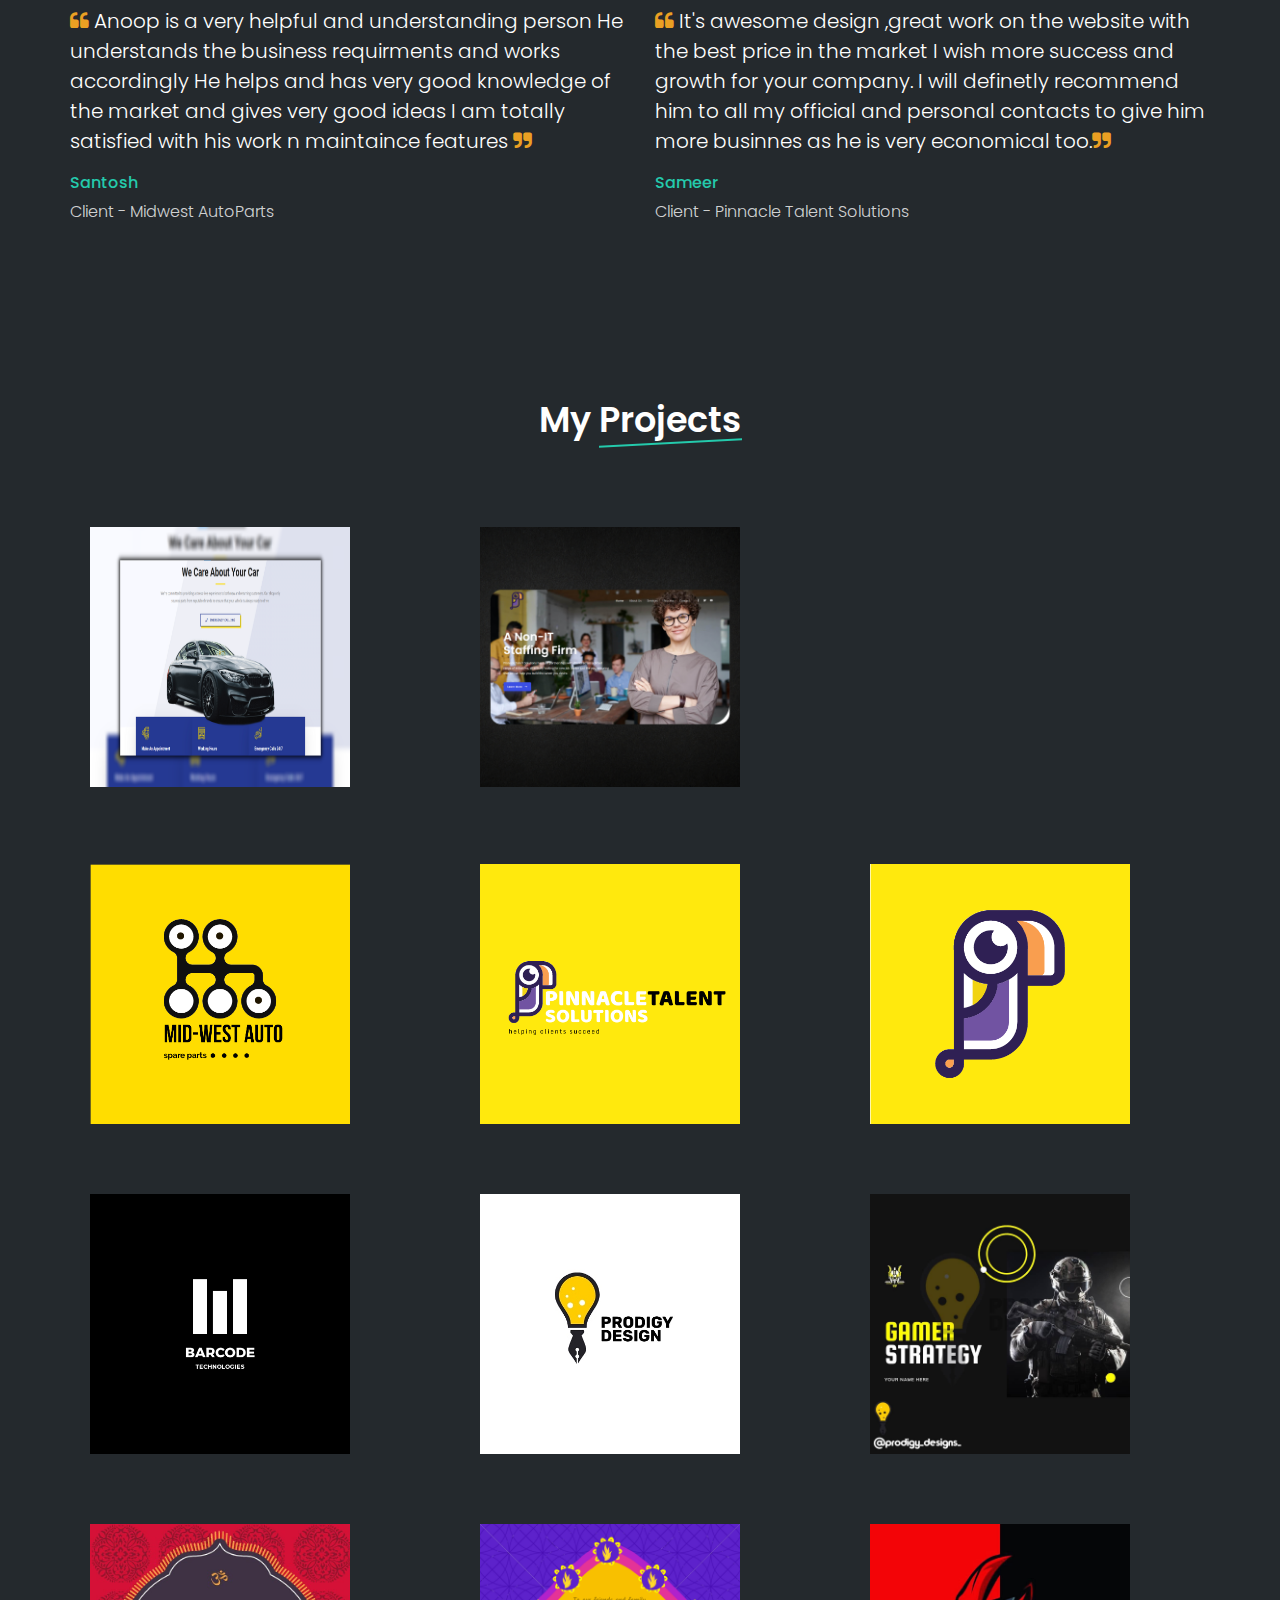
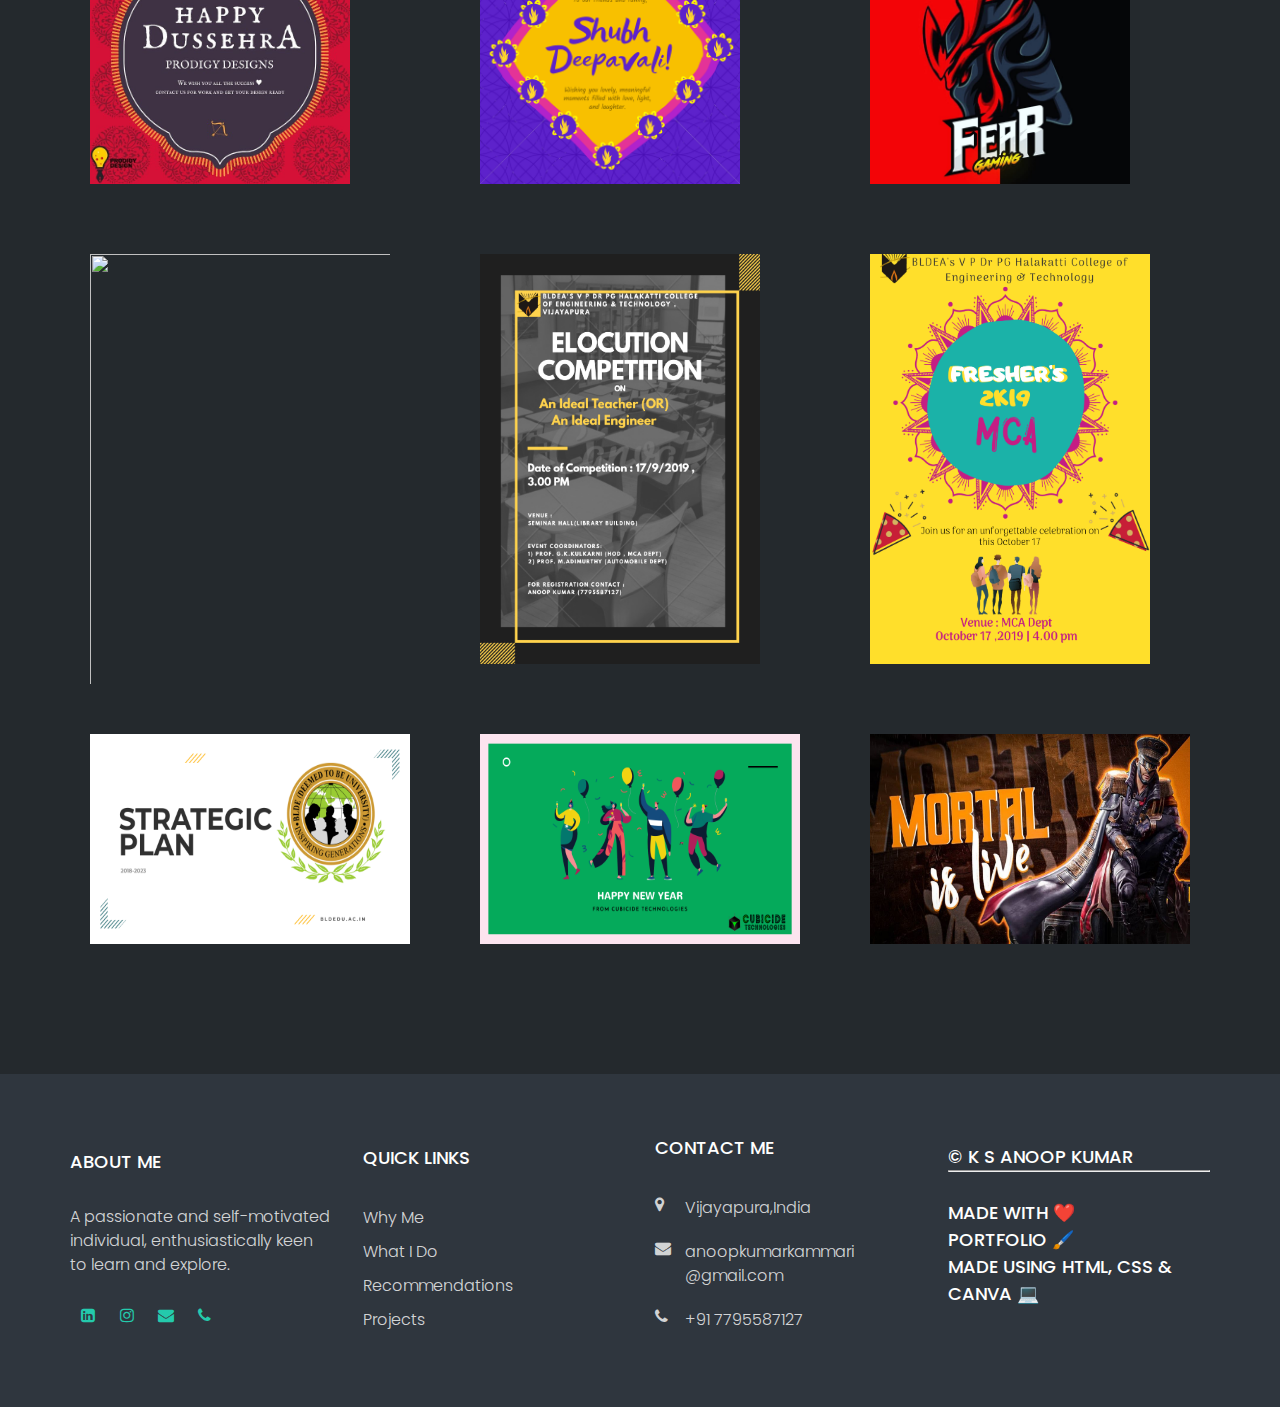
==== commit d8253959: "Updated images" ====
--- a/portfolio/index.html
+++ b/portfolio/index.html
@@ -270,7 +270,7 @@
 		<div class="row">
 			<div class="design-item">
 				<a href="https://mid-westautoparts.com/" target="_blank" rel="noopener noreferrer">
-					<img src="img/27.png"  class="design-img" style="width: 300px; height: 300px;">
+					<img src="img/27-.png"  class="design-img" style="width: 300px; height: 300px;">
 				</a>
 			</div>
 			
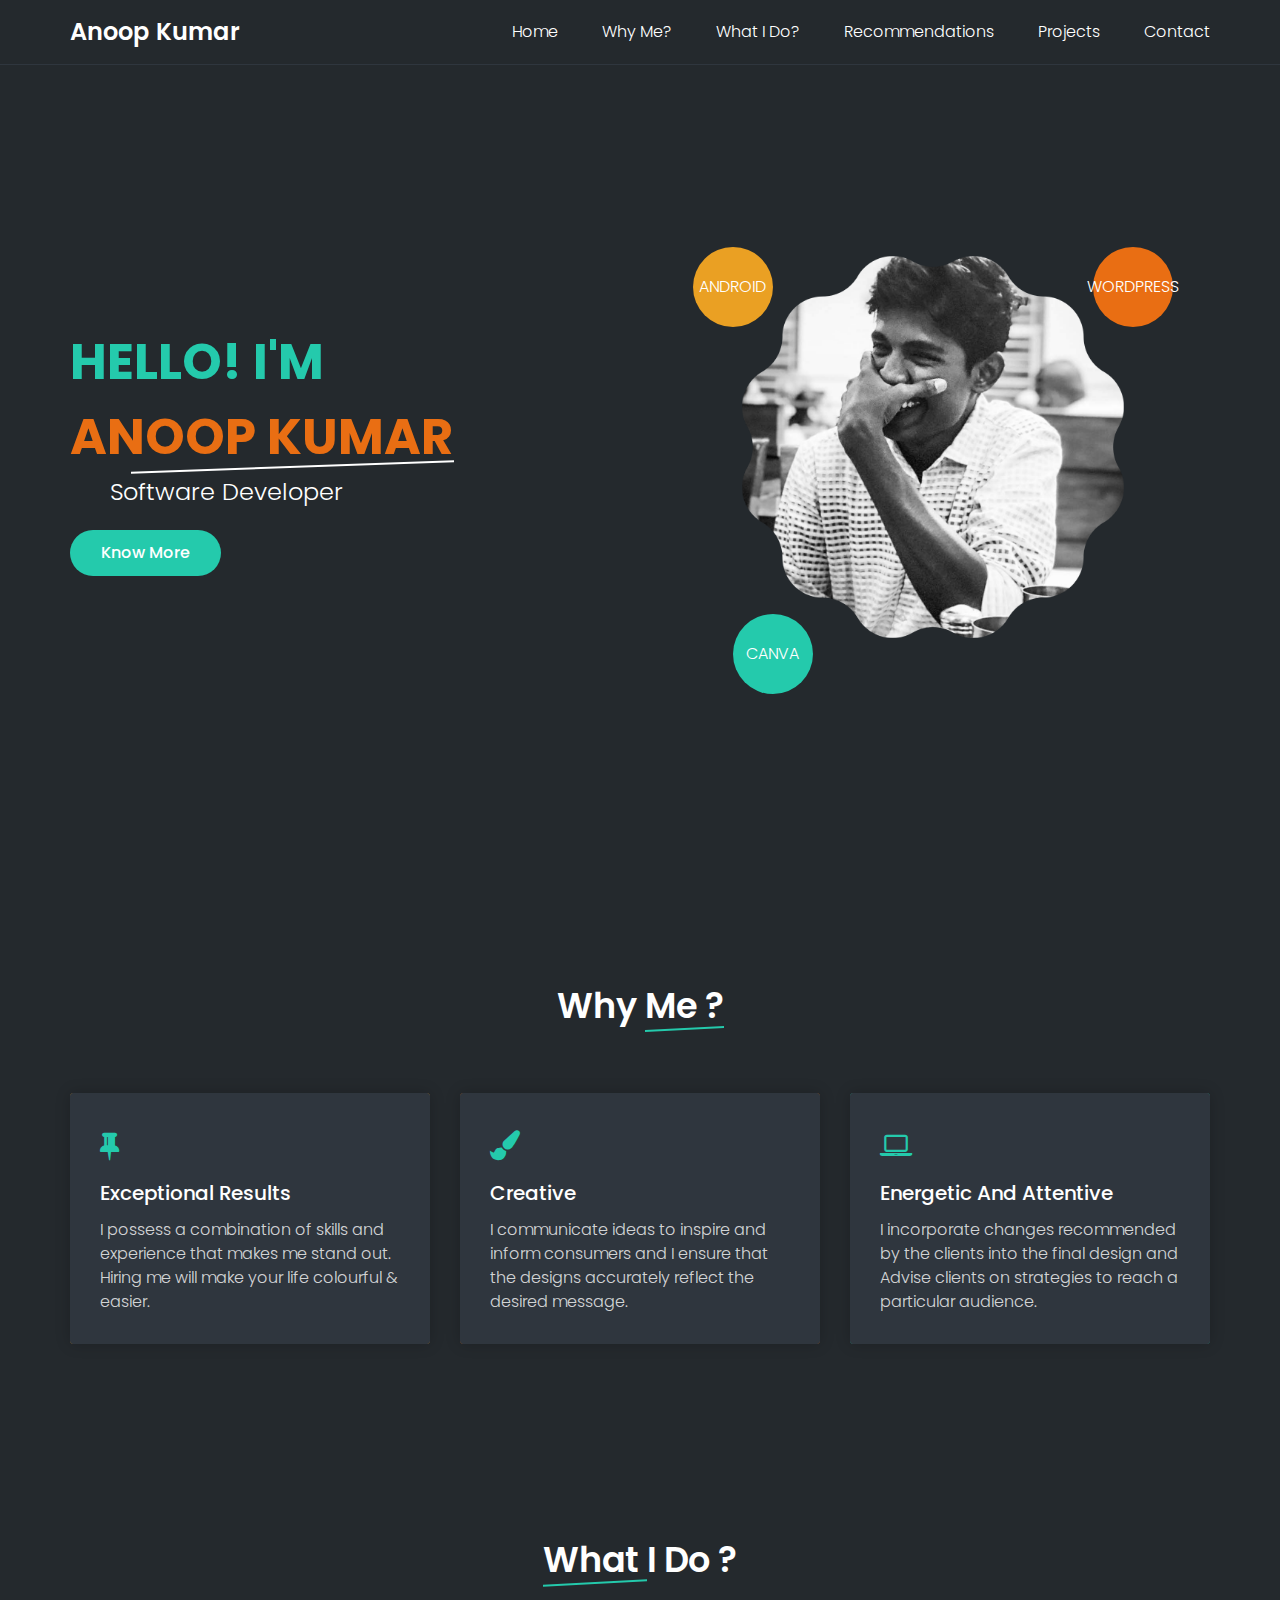
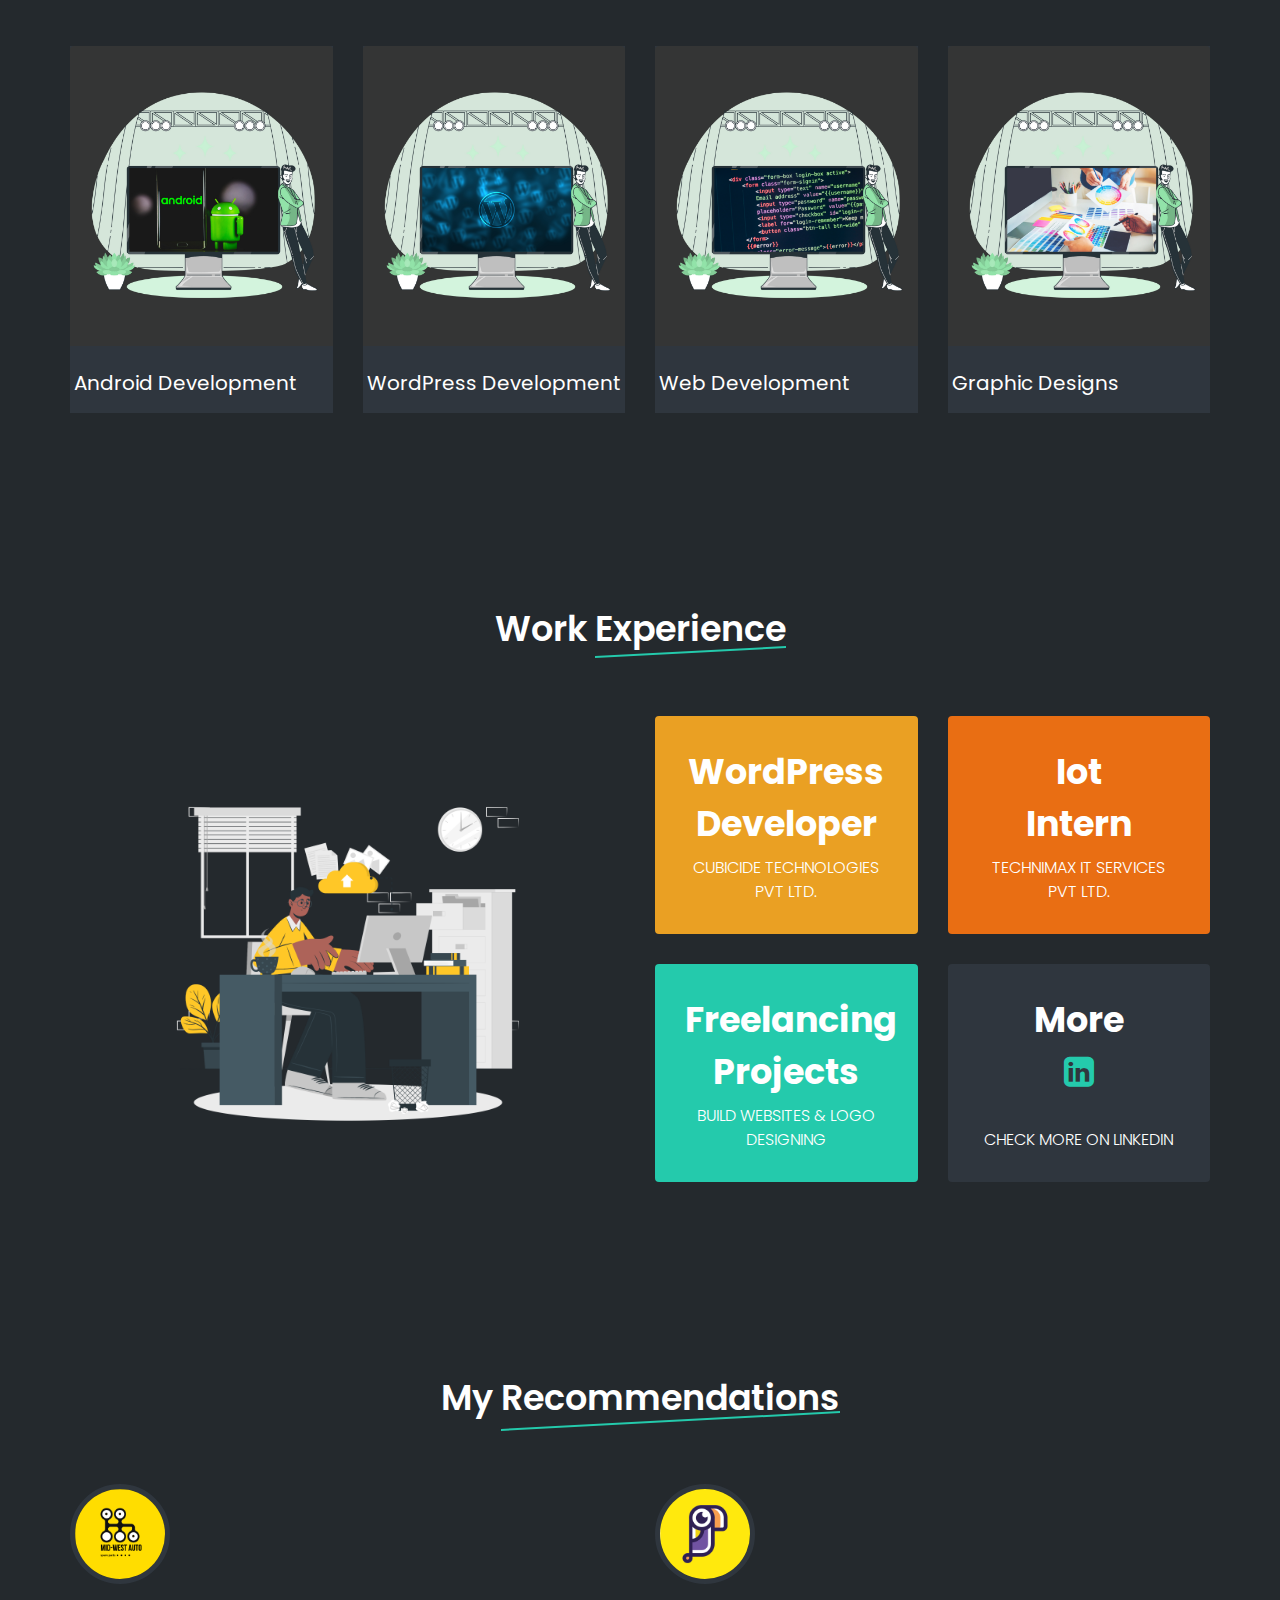
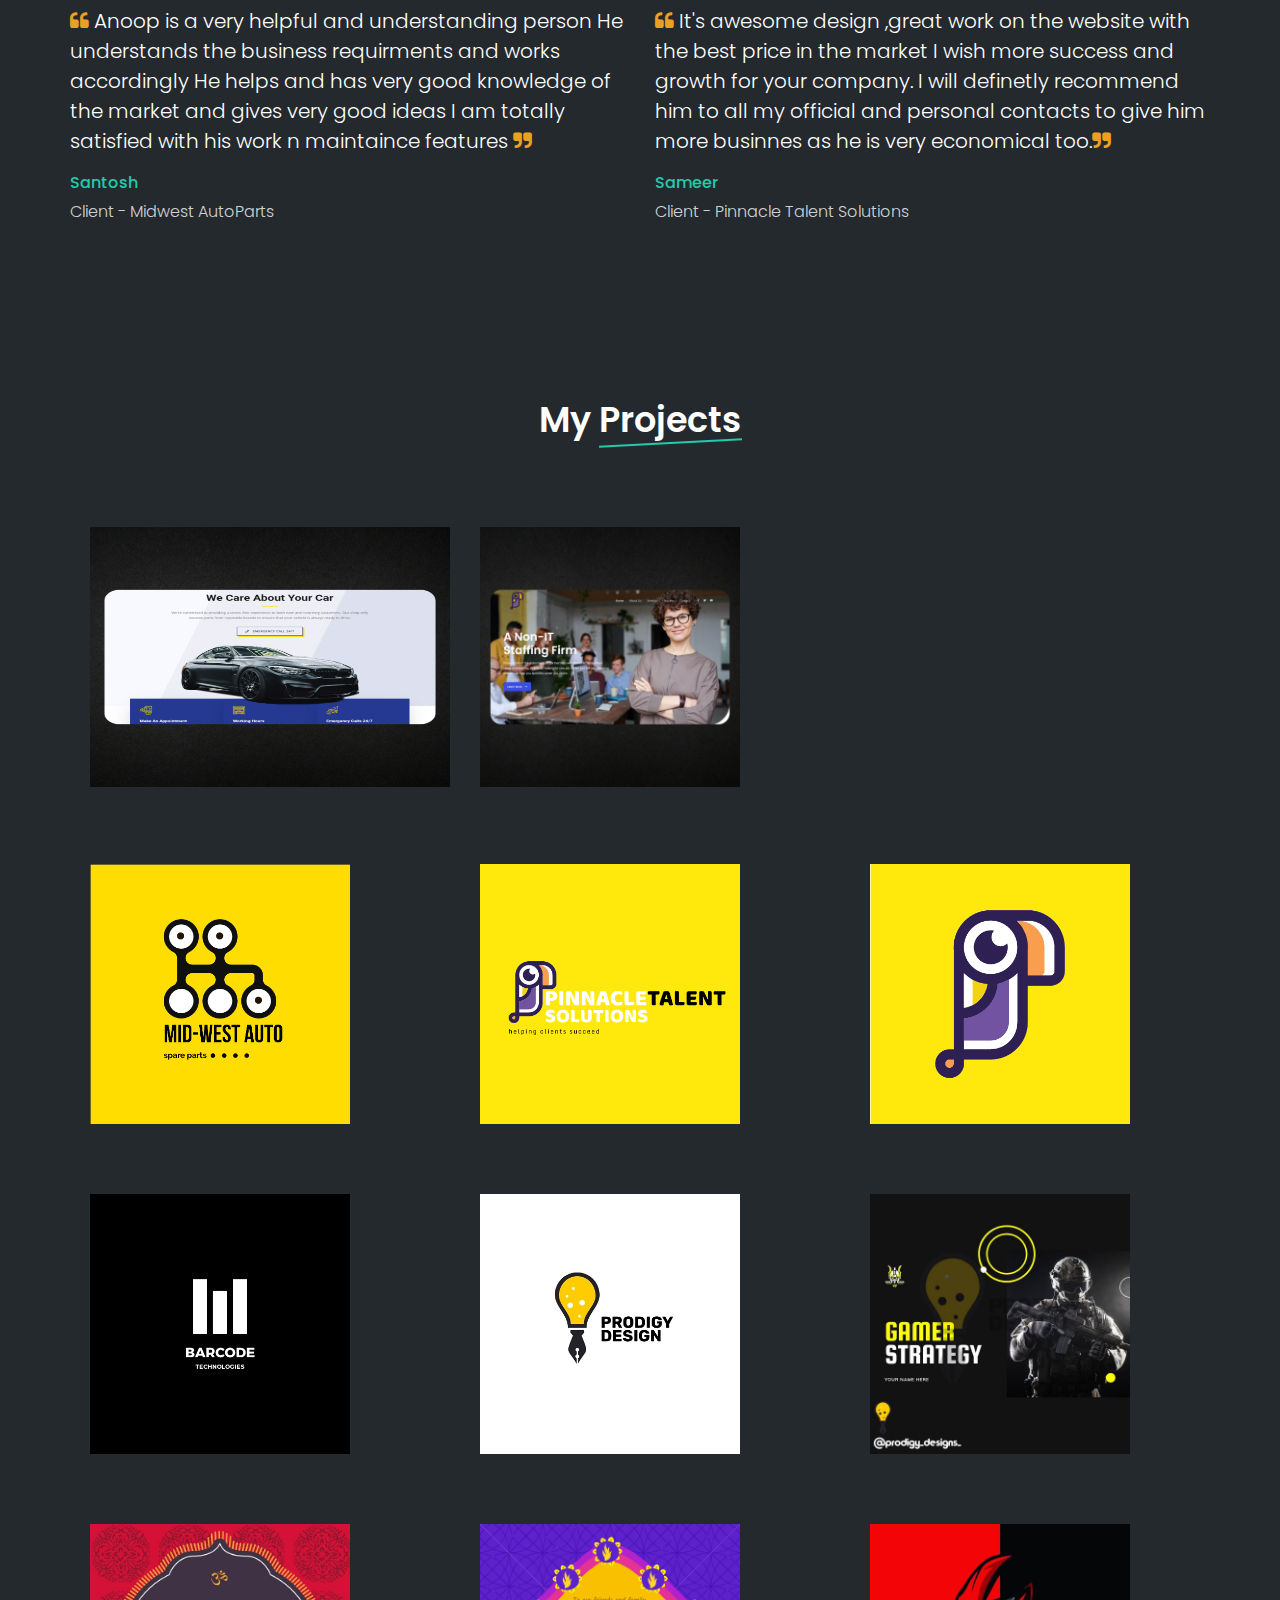
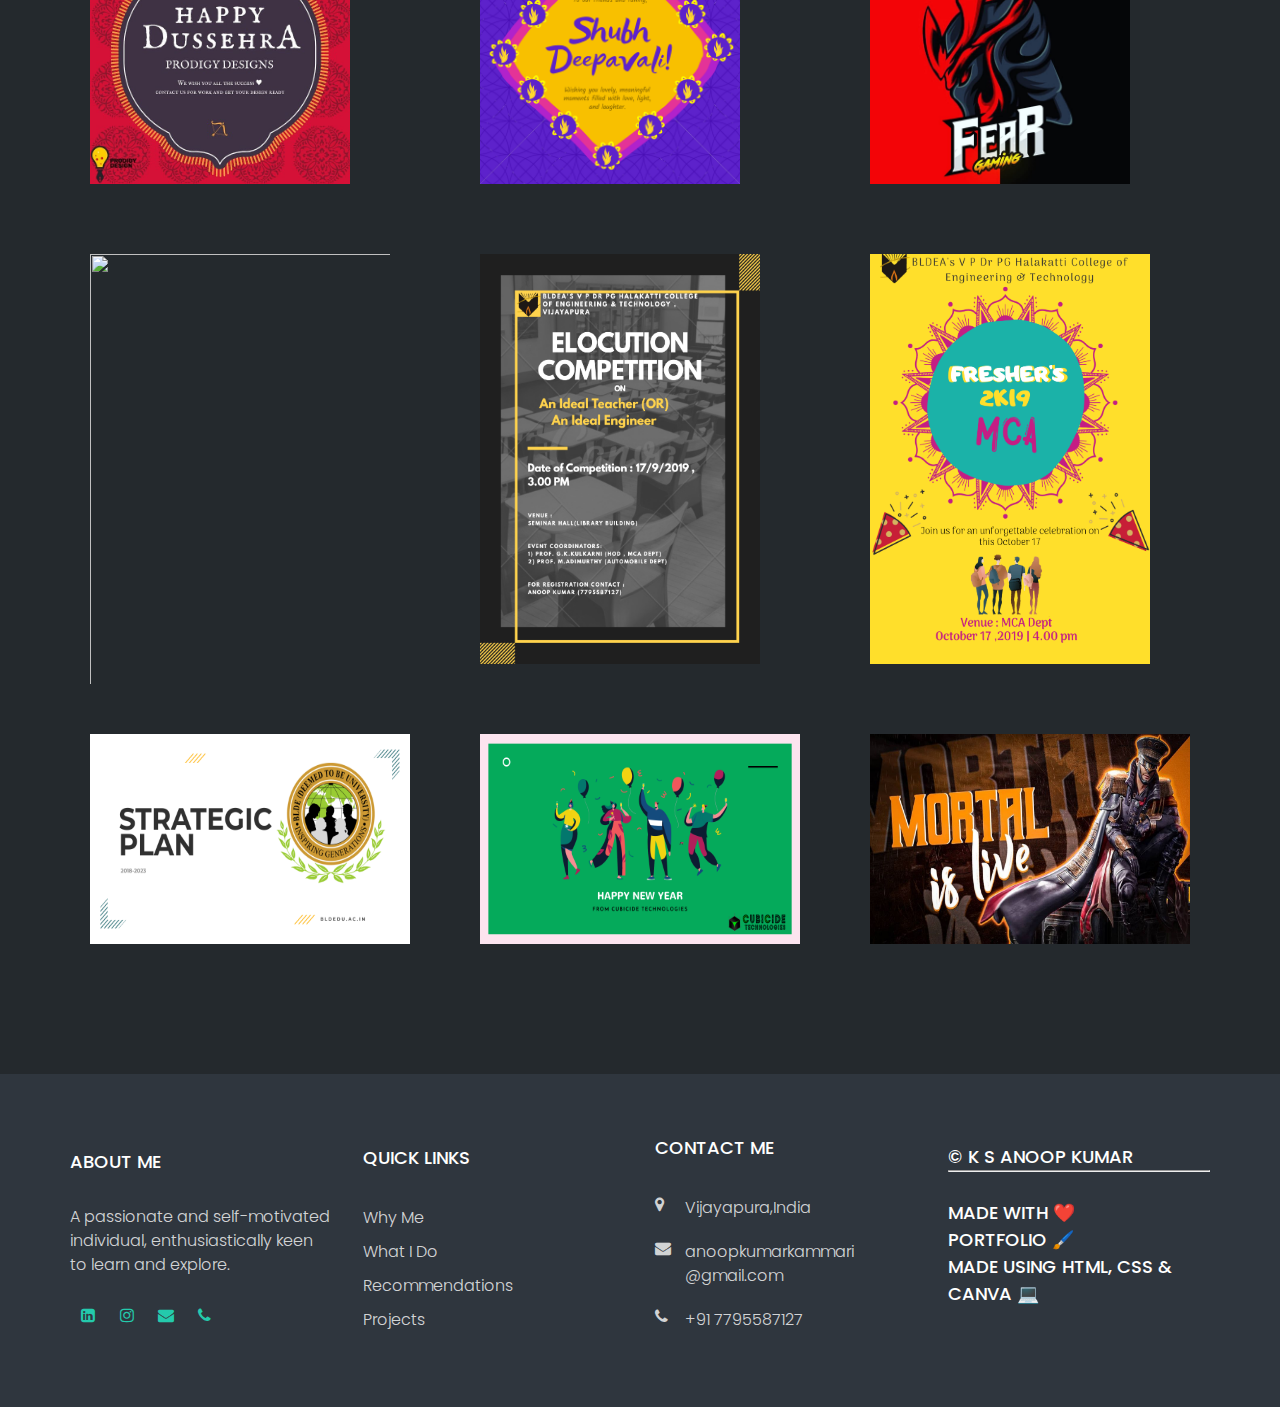
==== commit b43e8a5a: "Updated back to original" ====
--- a/portfolio/index.html
+++ b/portfolio/index.html
@@ -270,7 +270,7 @@
 		<div class="row">
 			<div class="design-item">
 				<a href="https://mid-westautoparts.com/" target="_blank" rel="noopener noreferrer">
-					<img src="img/27-.png"  class="design-img" style="width: 300px; height: 300px;">
+					<img src="img/27.png"  class="design-img" style="width: 400px; height: 300px;">
 				</a>
 			</div>
 			
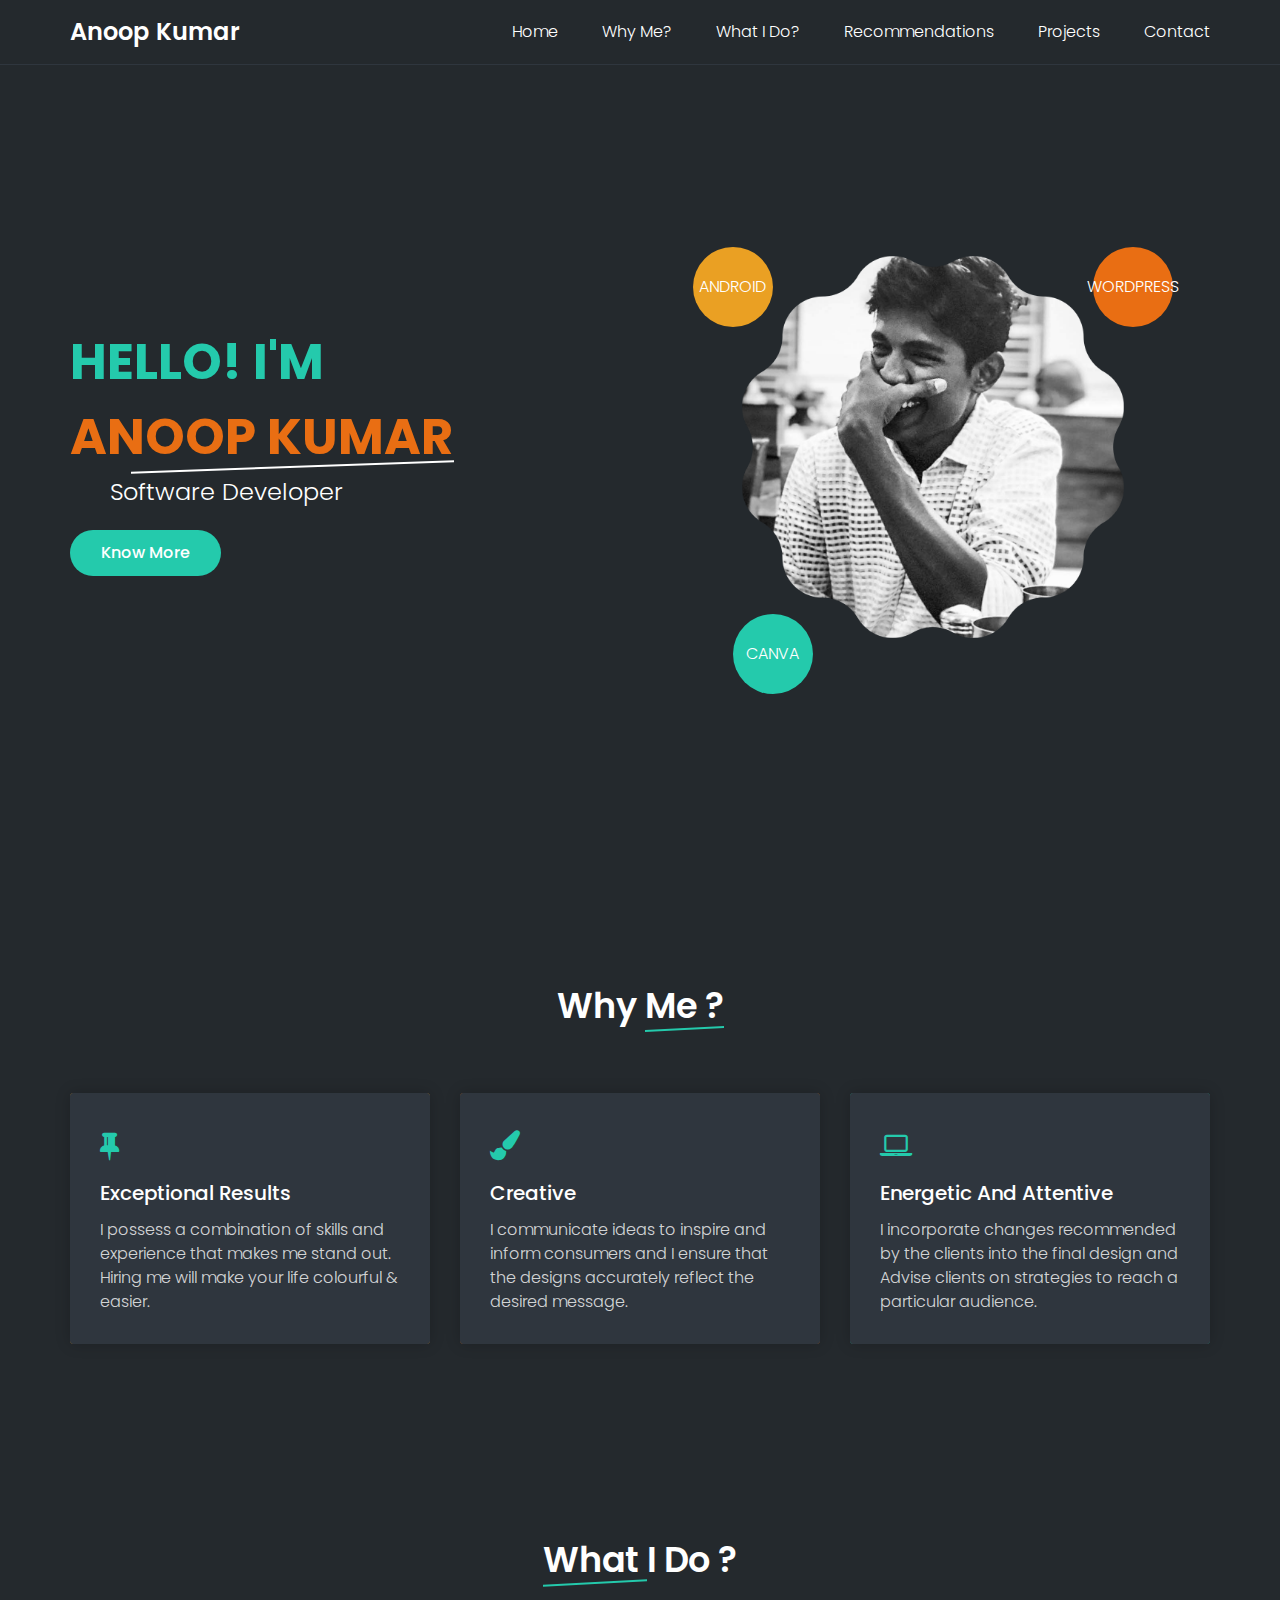
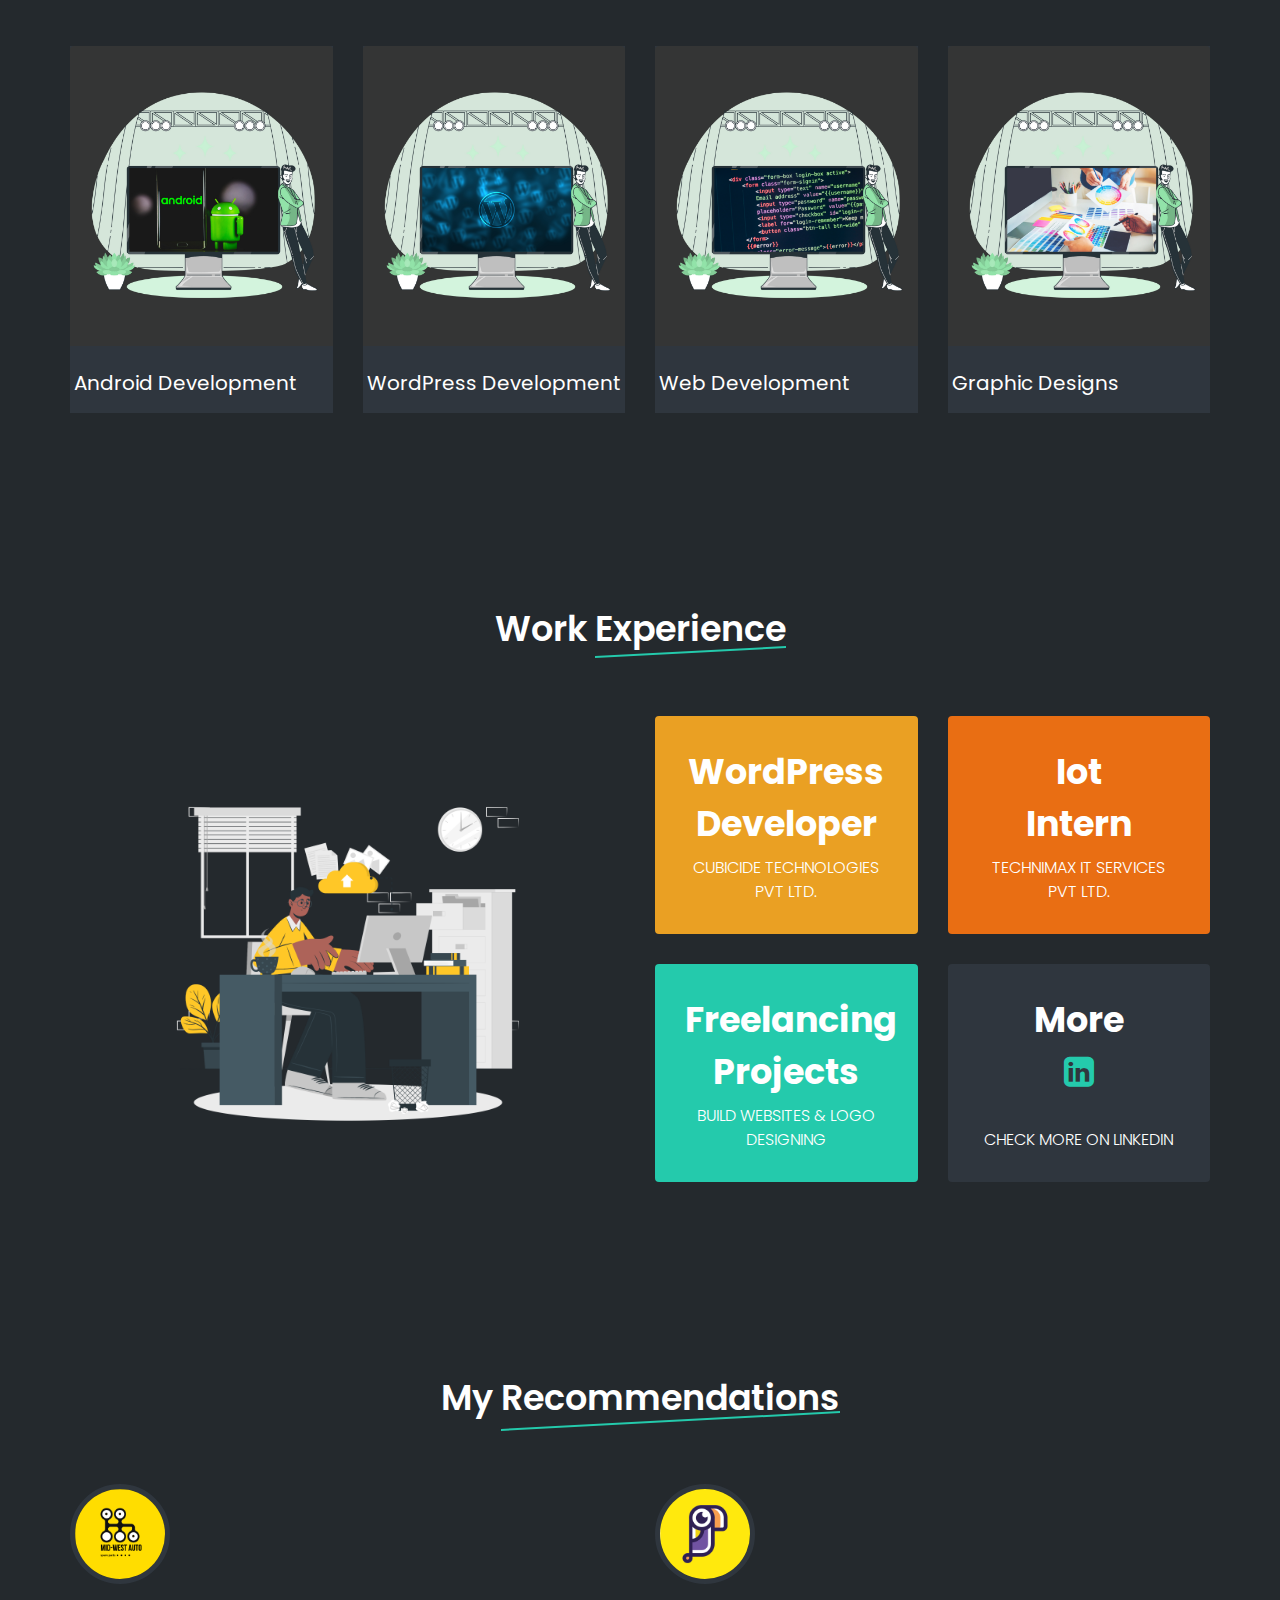
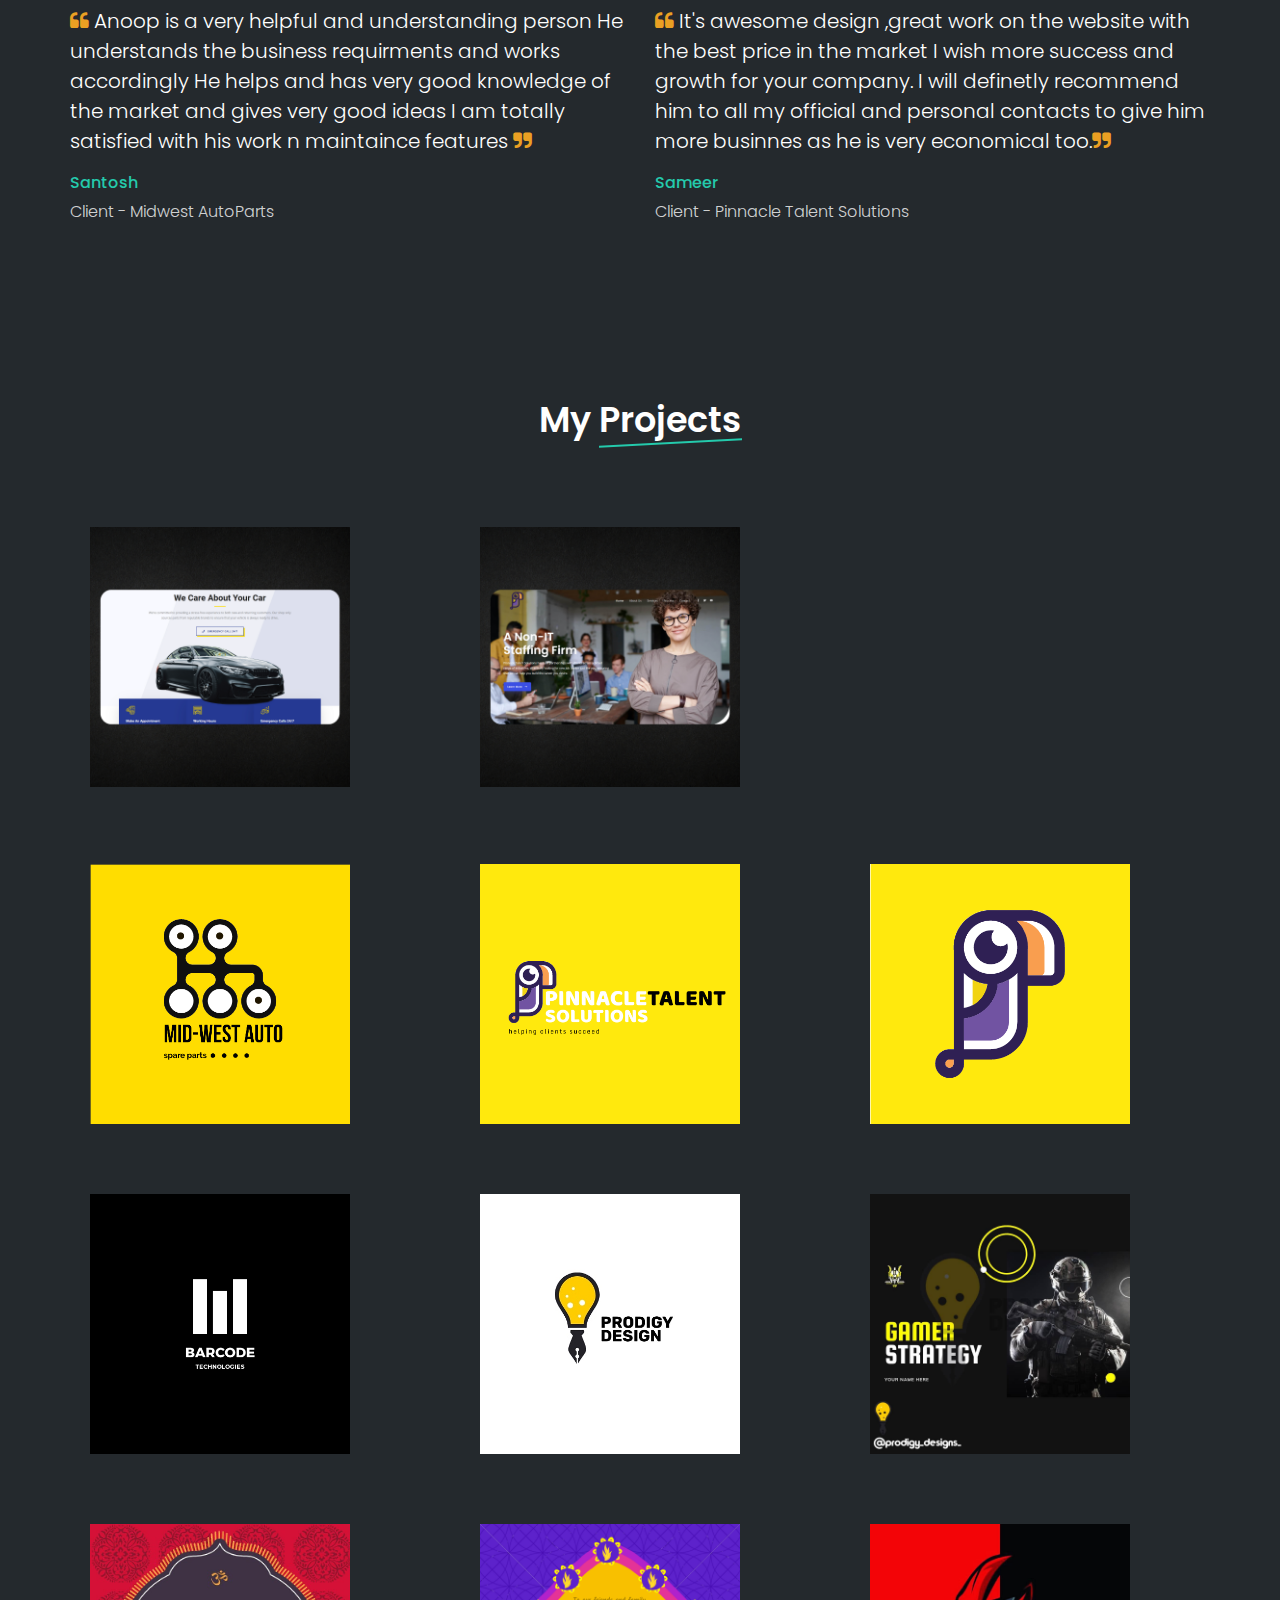
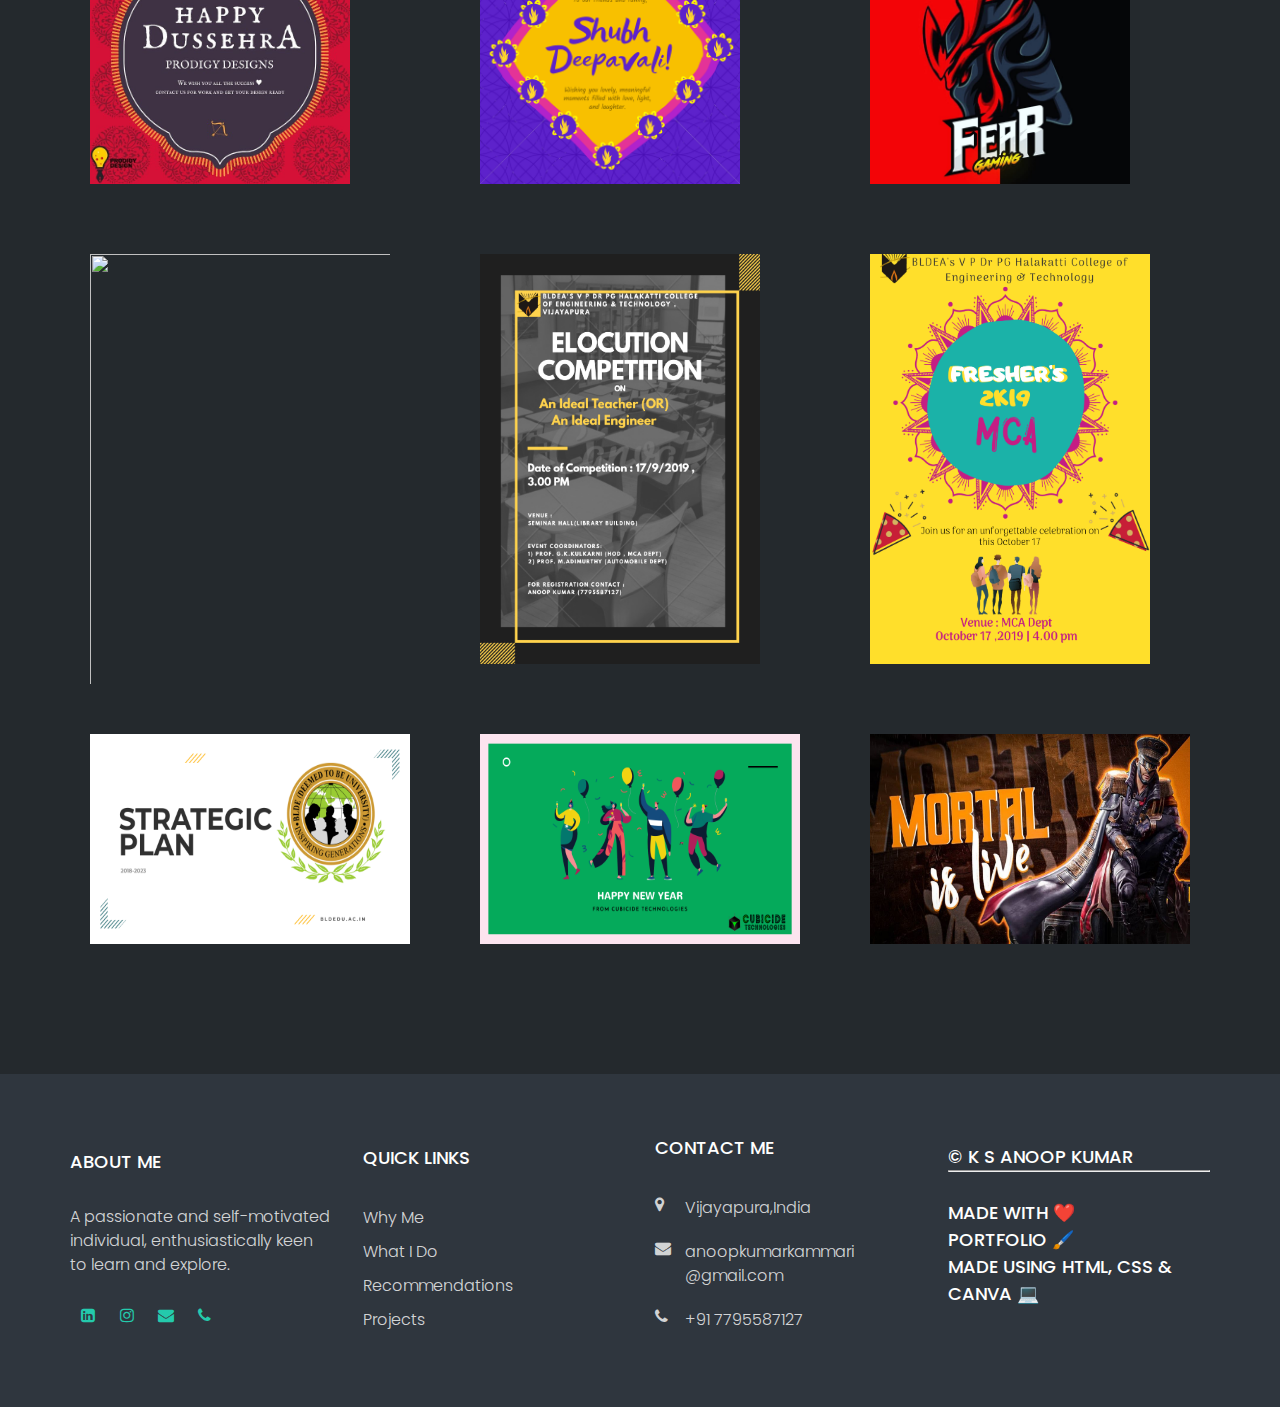
==== commit 2886ce79: "changed size of image" ====
--- a/portfolio/index.html
+++ b/portfolio/index.html
@@ -270,7 +270,7 @@
 		<div class="row">
 			<div class="design-item">
 				<a href="https://mid-westautoparts.com/" target="_blank" rel="noopener noreferrer">
-					<img src="img/27.png"  class="design-img" style="width: 400px; height: 300px;">
+					<img src="img/27.png"  class="design-img" style="width: 300px; height: 300px;">
 				</a>
 			</div>
 			
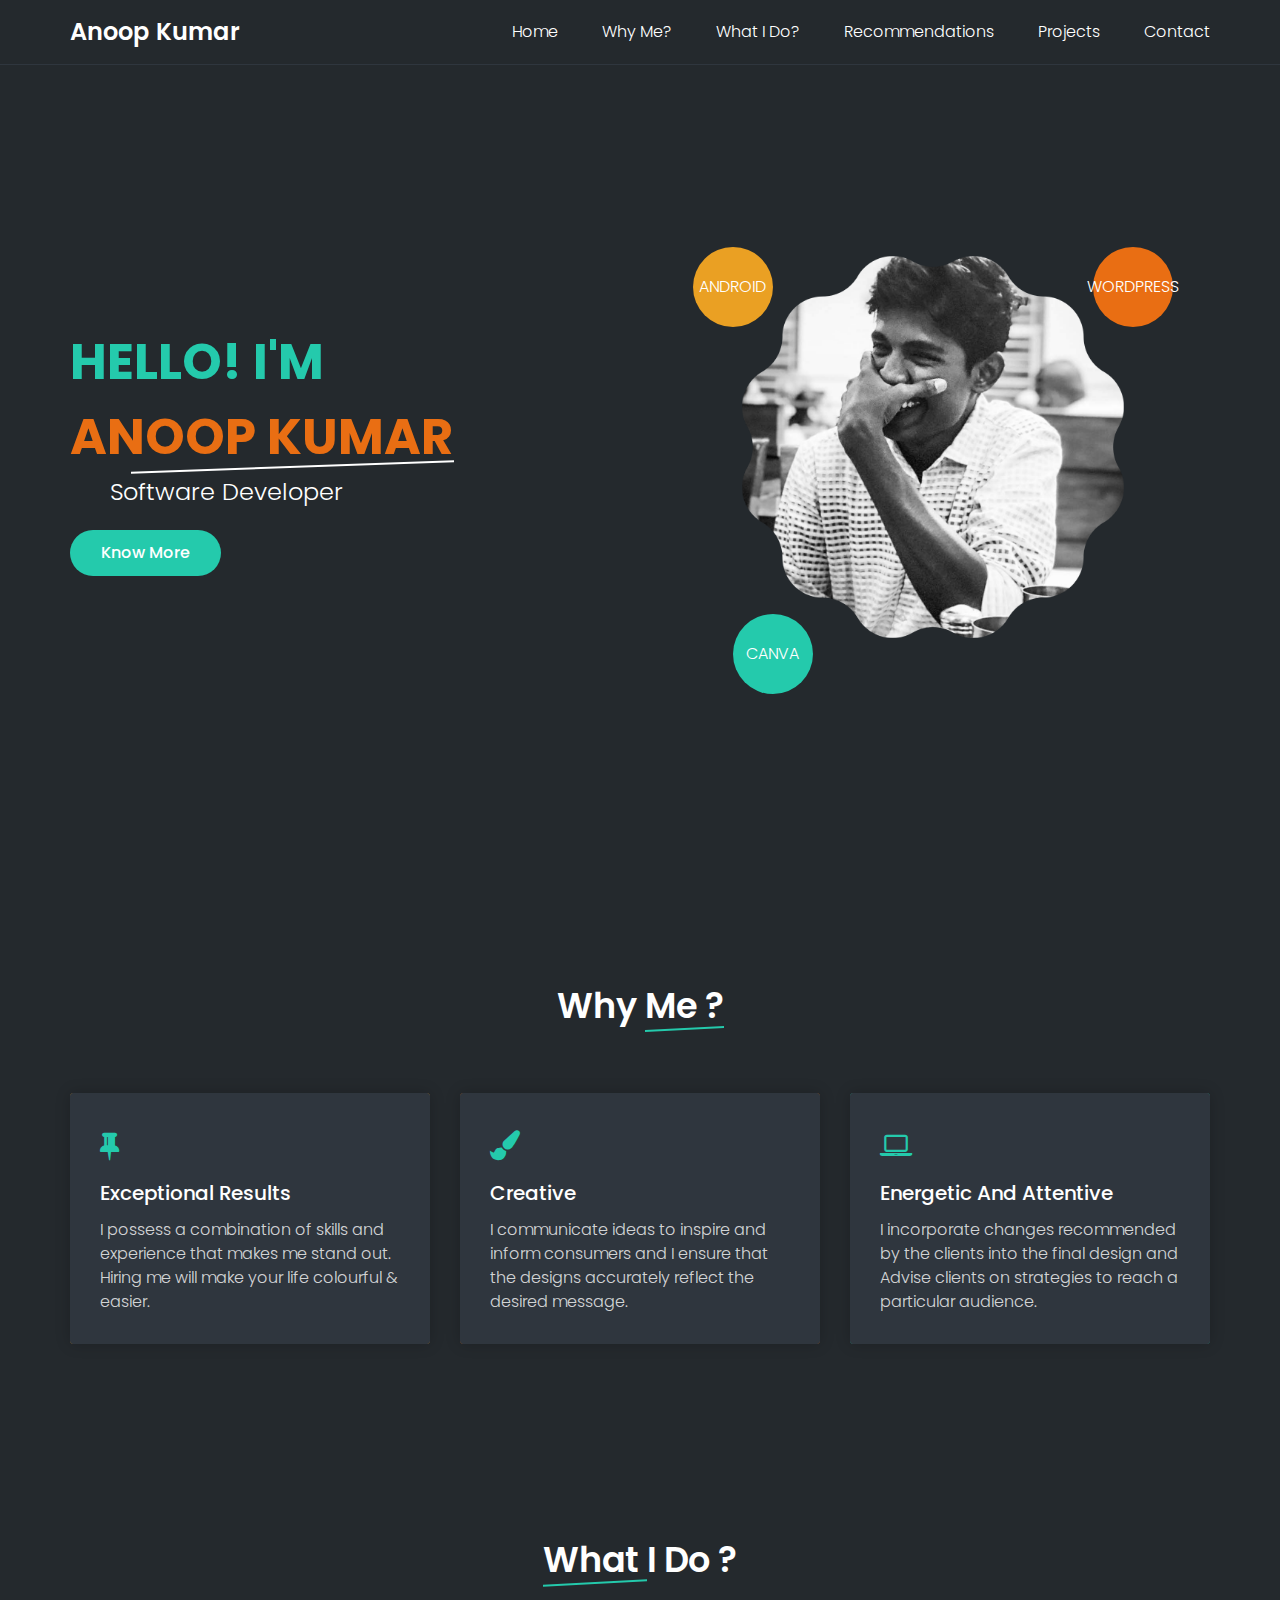
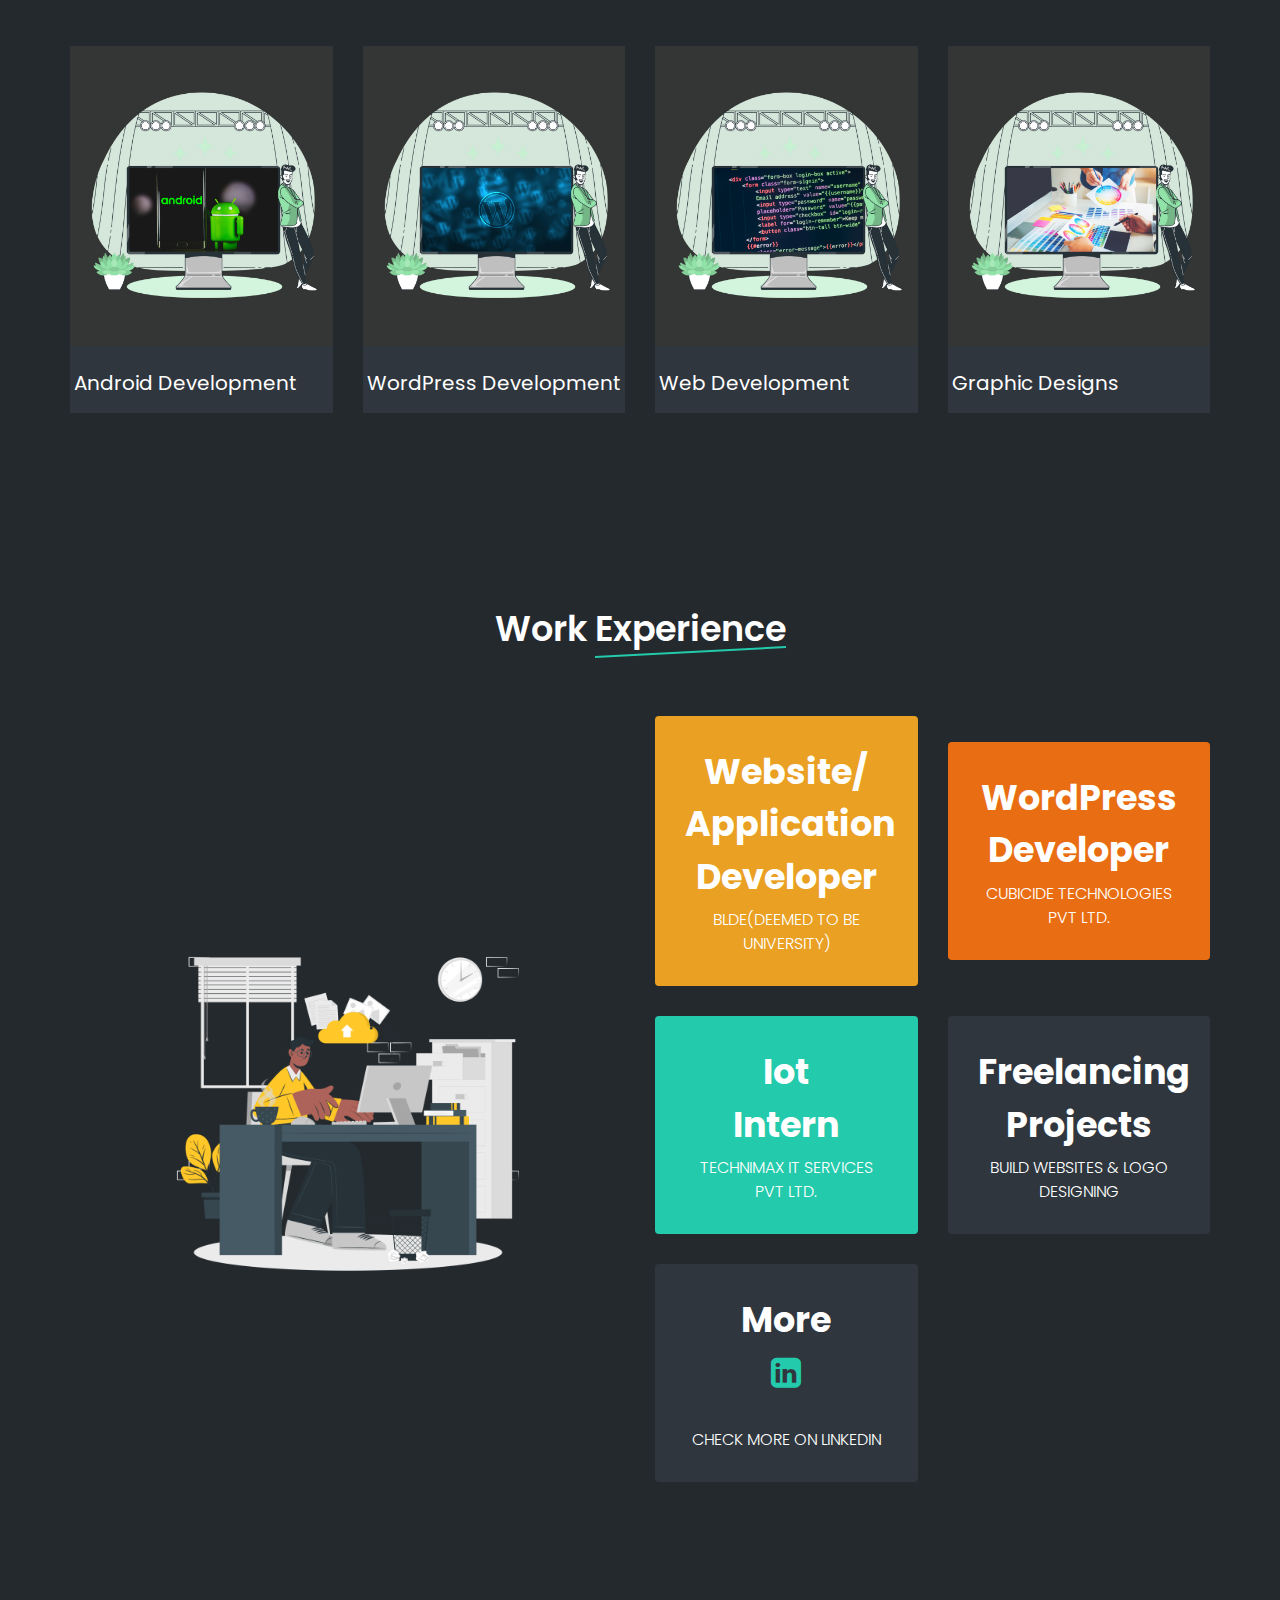
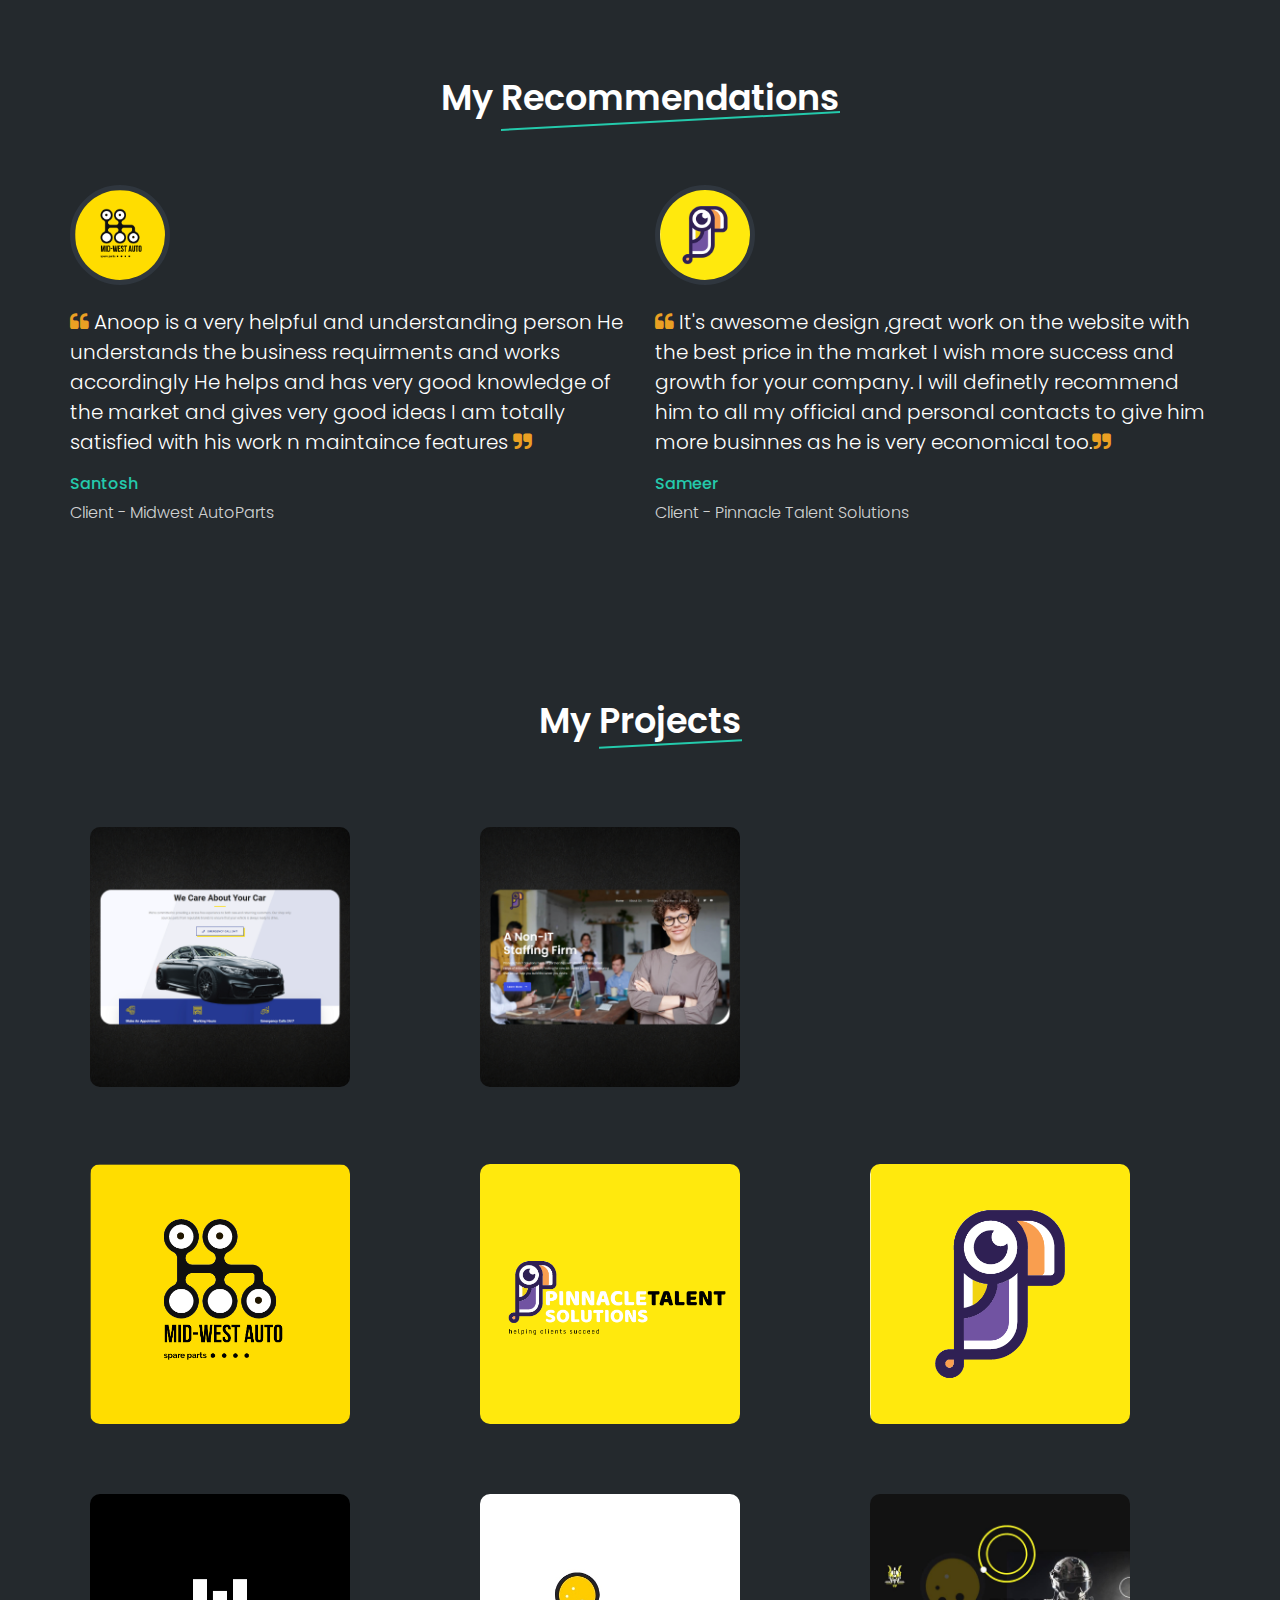
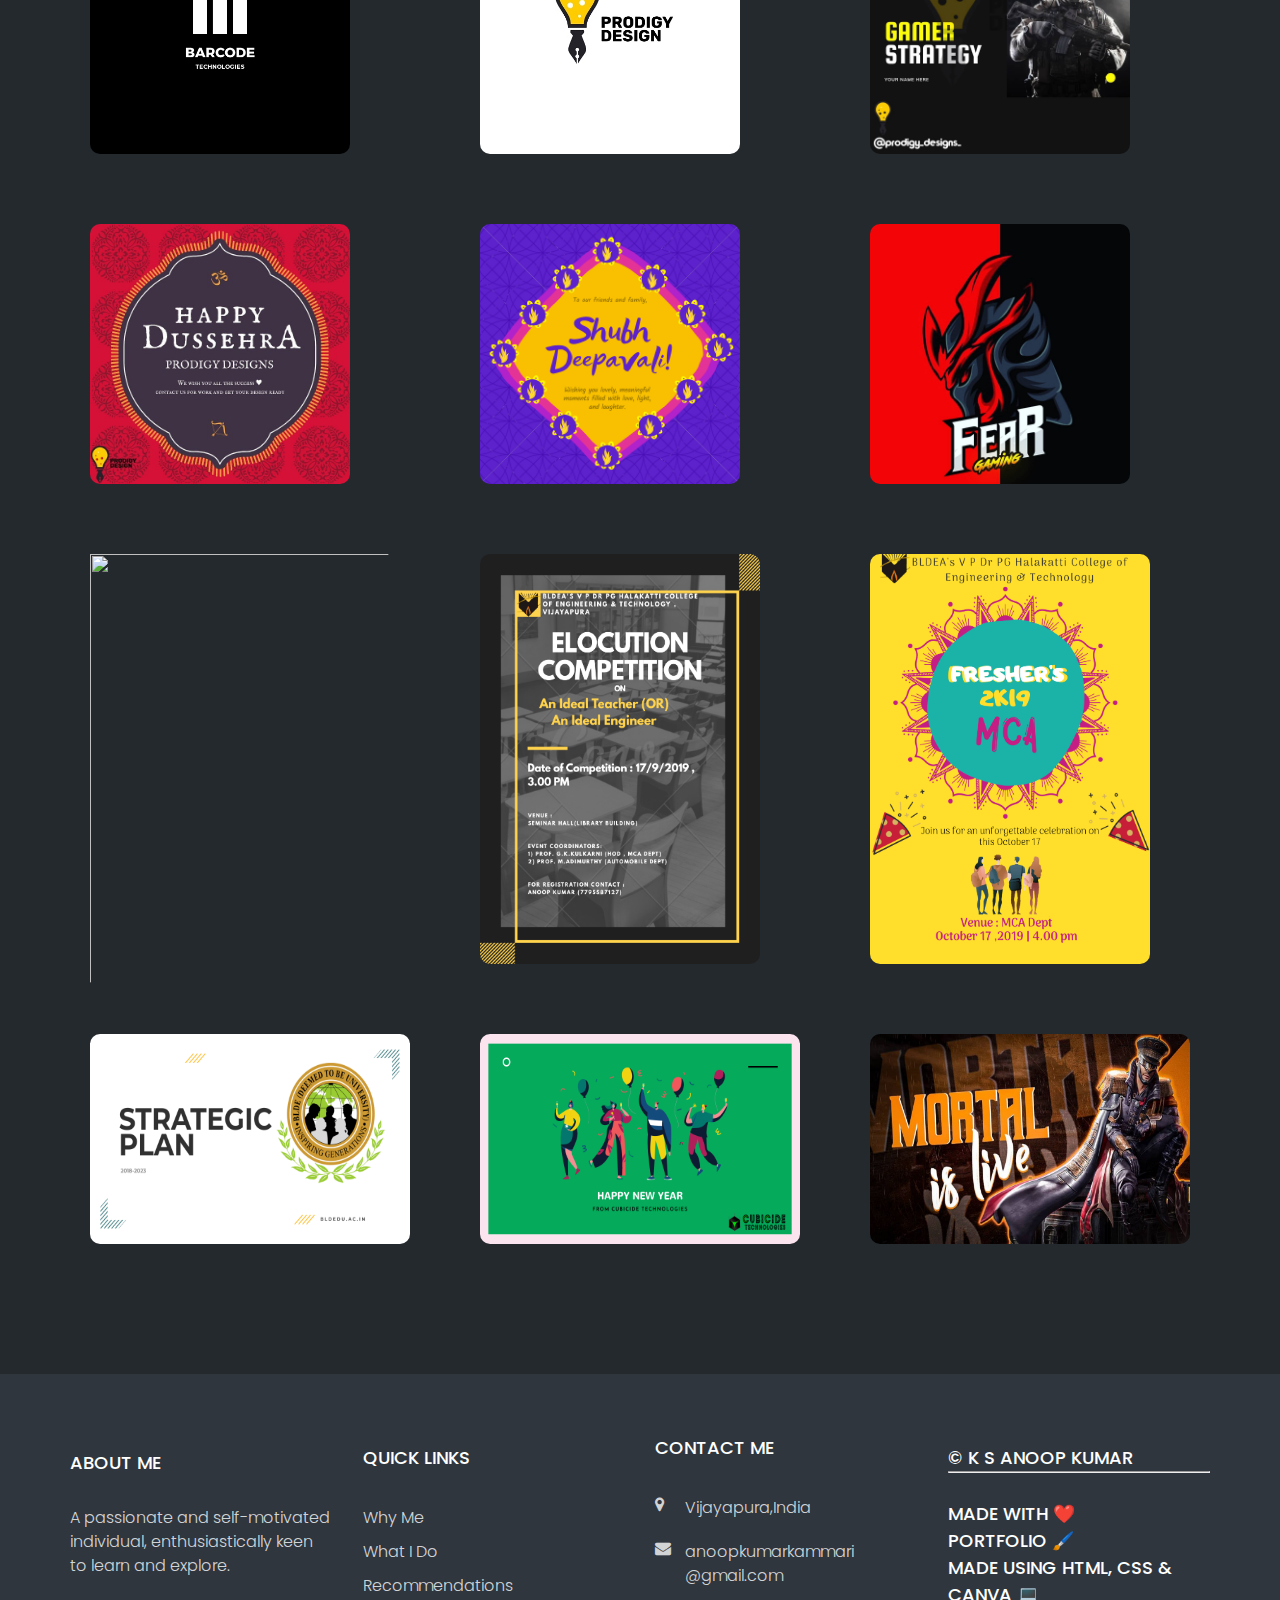
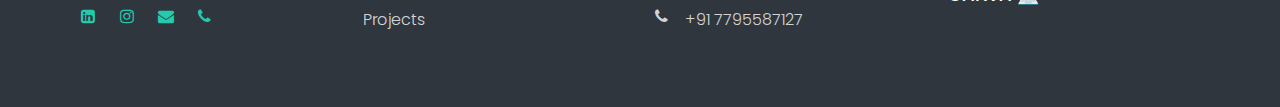
==== commit dfb5097d: "Update index.html" ====
--- a/portfolio/index.html
+++ b/portfolio/index.html
@@ -187,6 +187,11 @@
 				<div class="fun-facts-items">
 					<div class="row">
 						<div class="fun-facts-item">
+							<h3>Website/<br>Application Developer</h3>
+							<p>BLDE(Deemed to be University)</p>
+						</div>
+
+						<div class="fun-facts-item">
 							<h3>WordPress Developer</h3>
 							<p>Cubicide Technologies Pvt Ltd.</p>
 						</div>
--- a/portfolio/style.css
+++ b/portfolio/style.css
@@ -555,7 +555,7 @@
 
 }
 .design-img{
-	border-radius: 4px;
+	border-radius: 30px;
 	overflow: hidden;
 	padding:20px;
 	width: 300px;
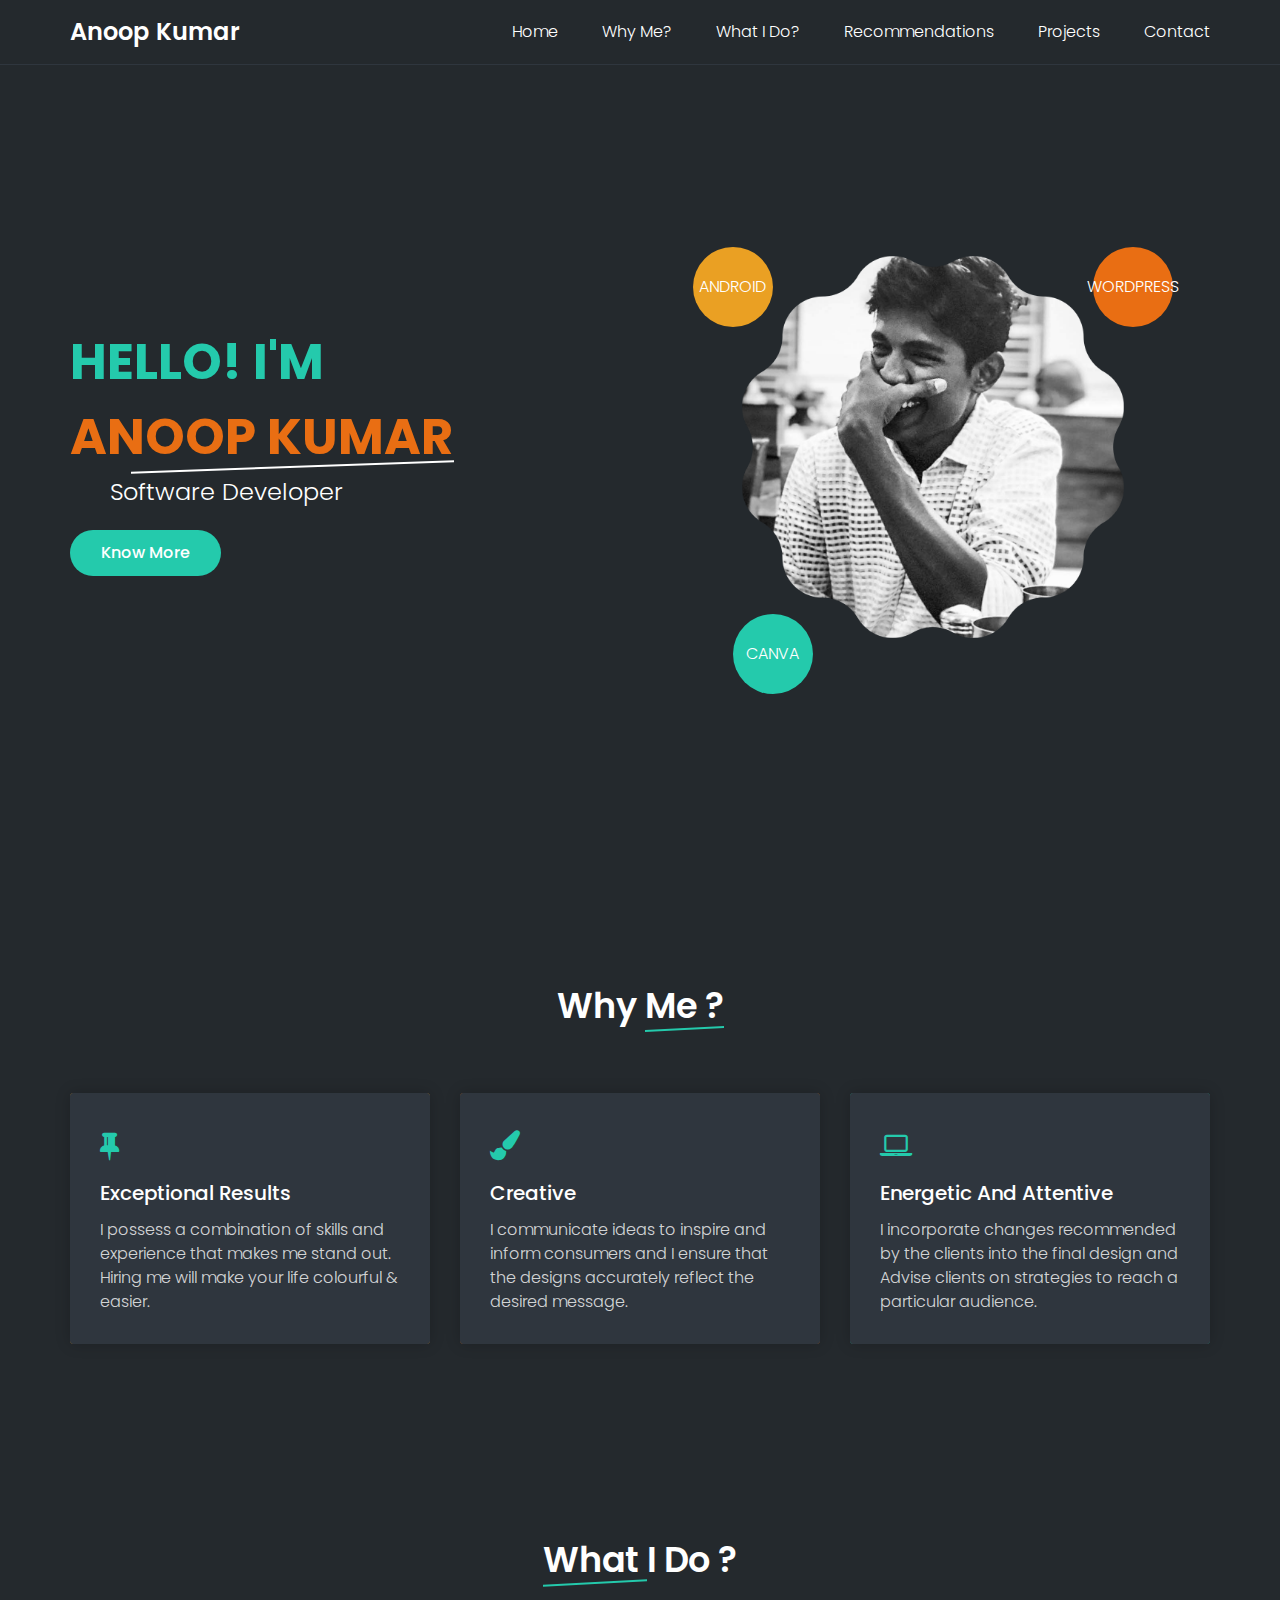
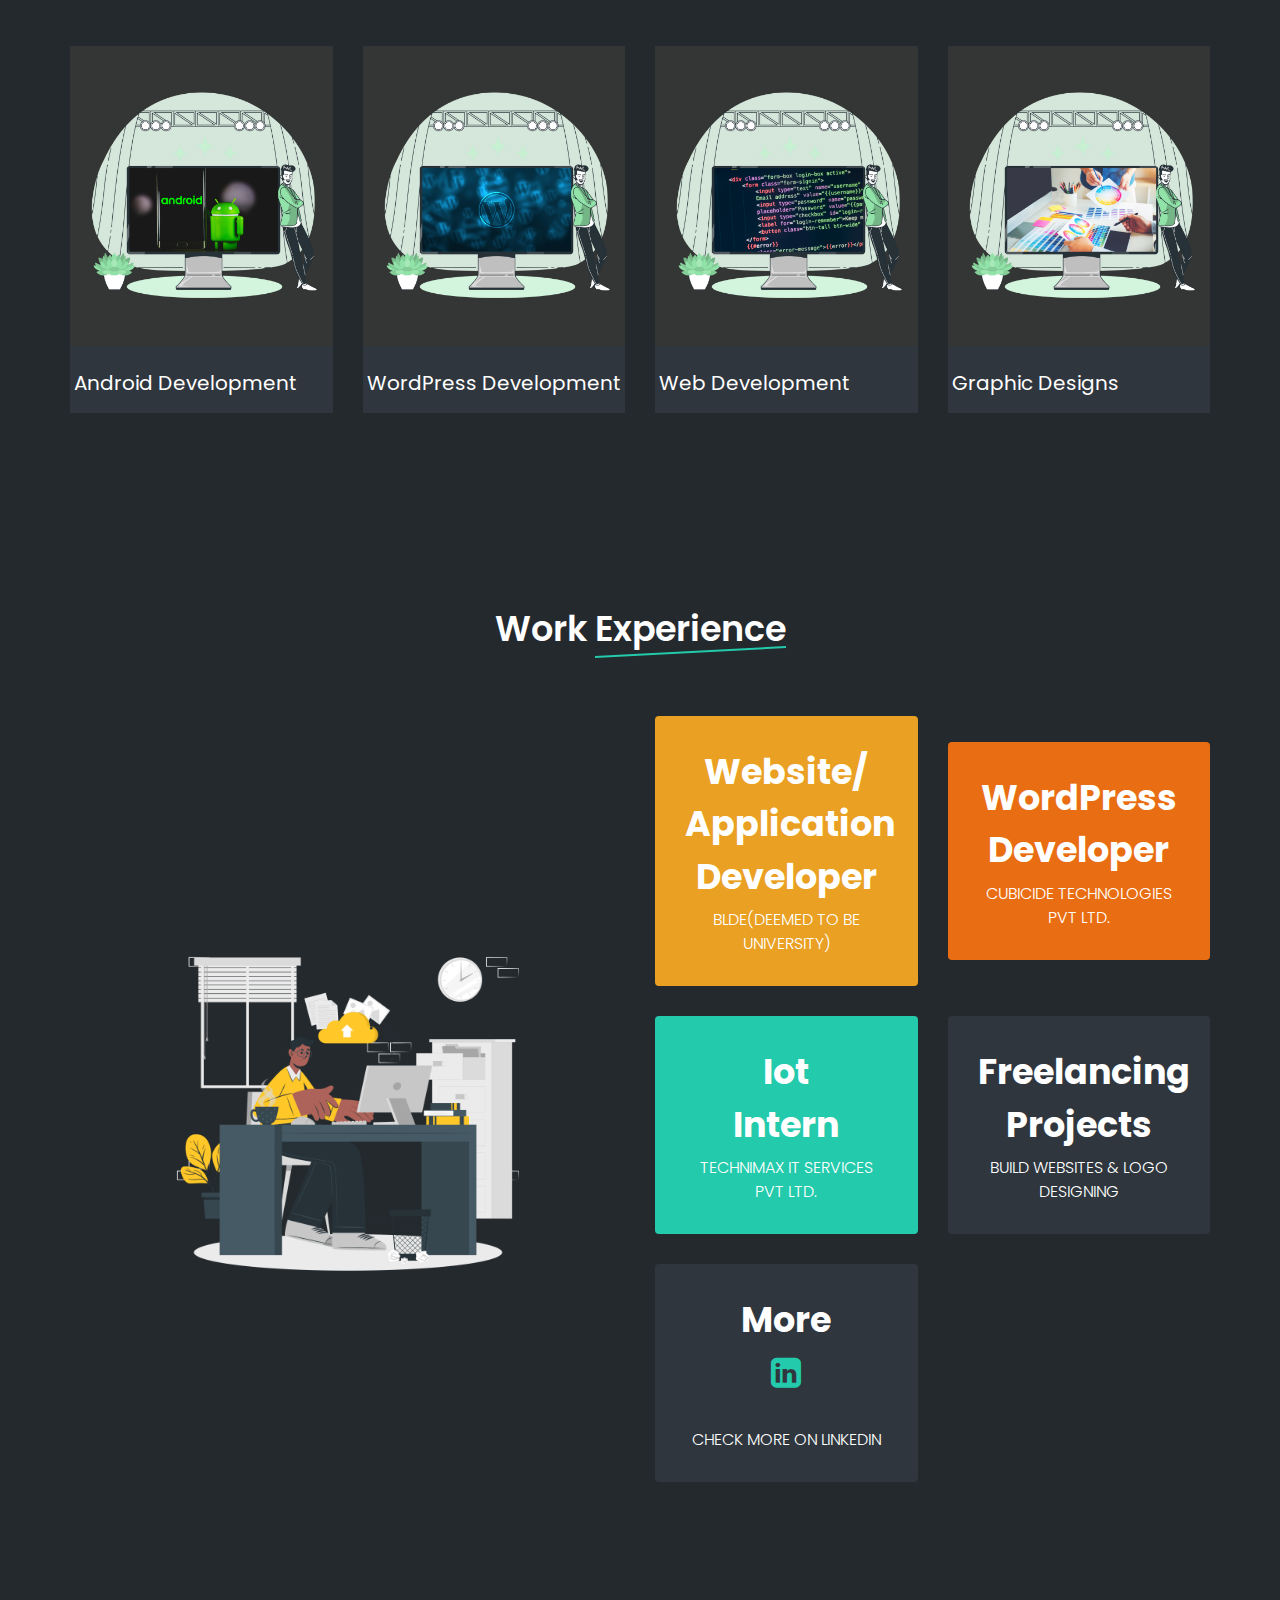
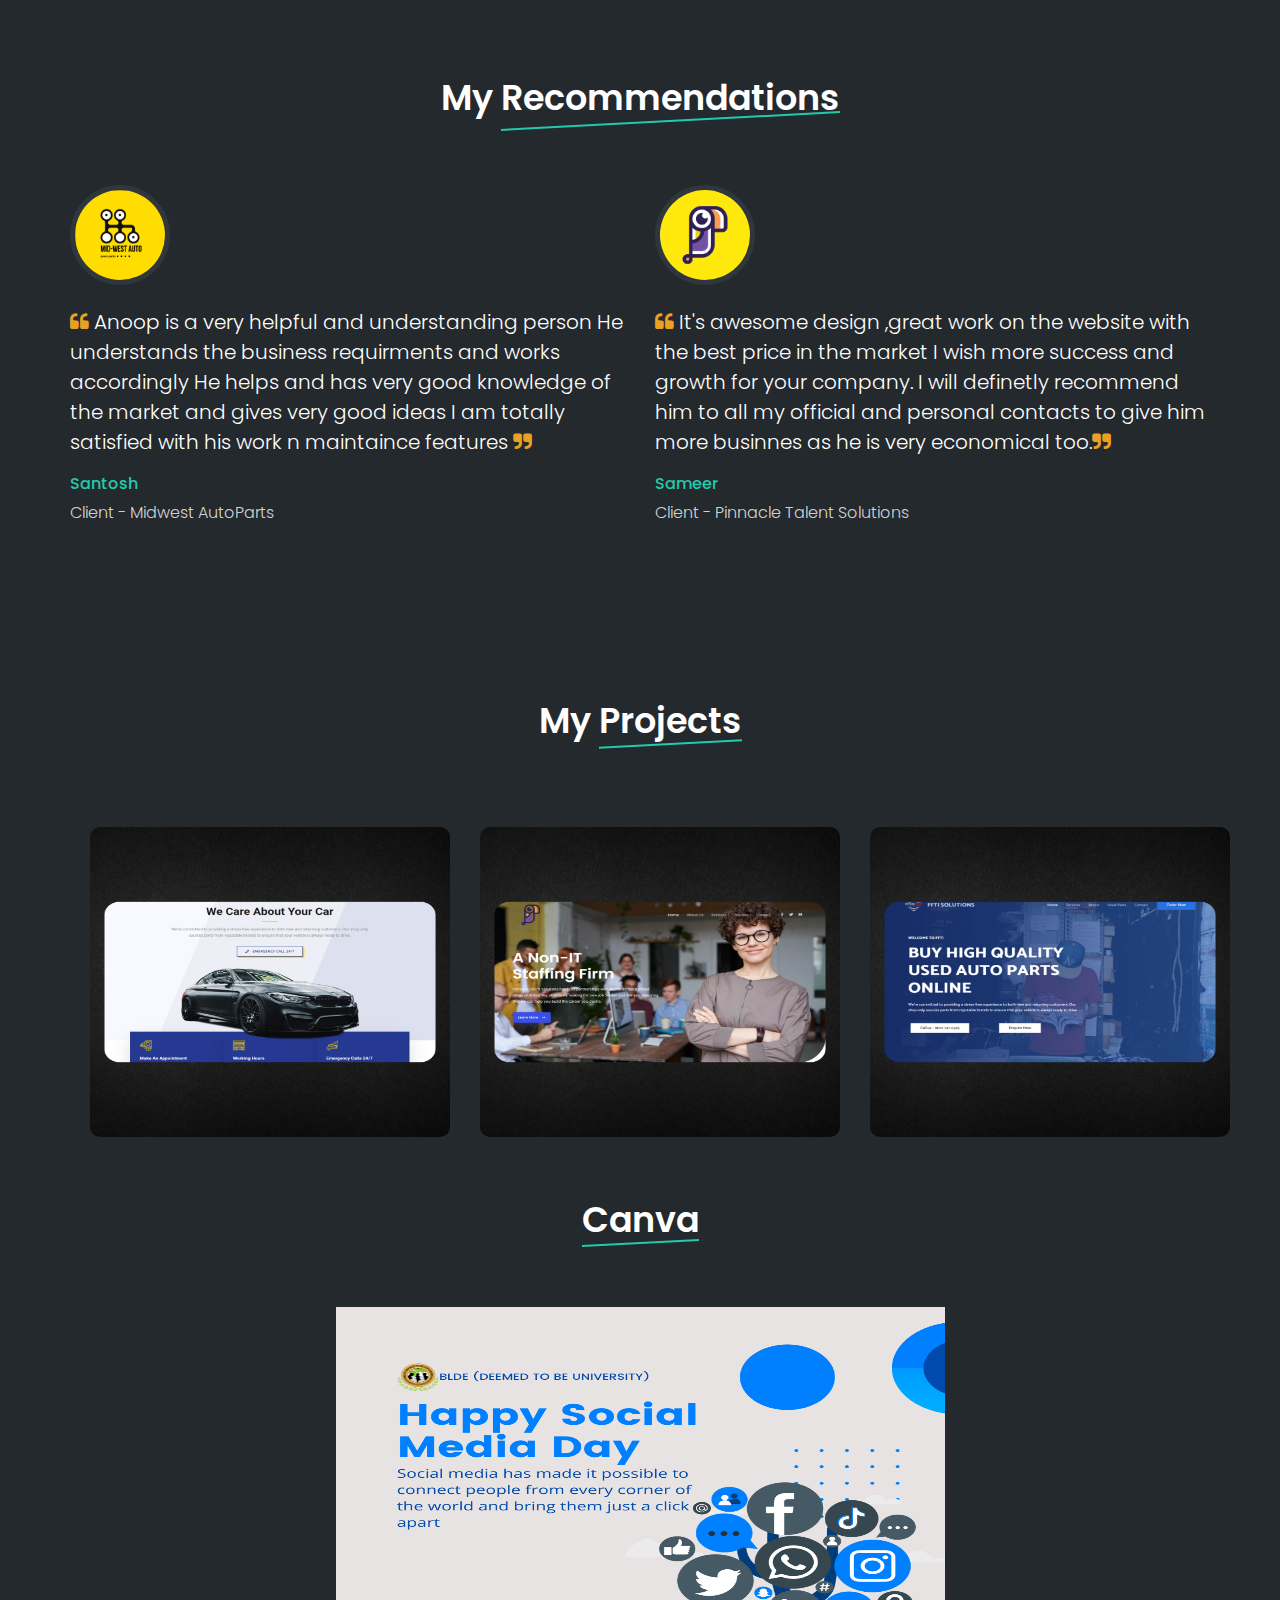
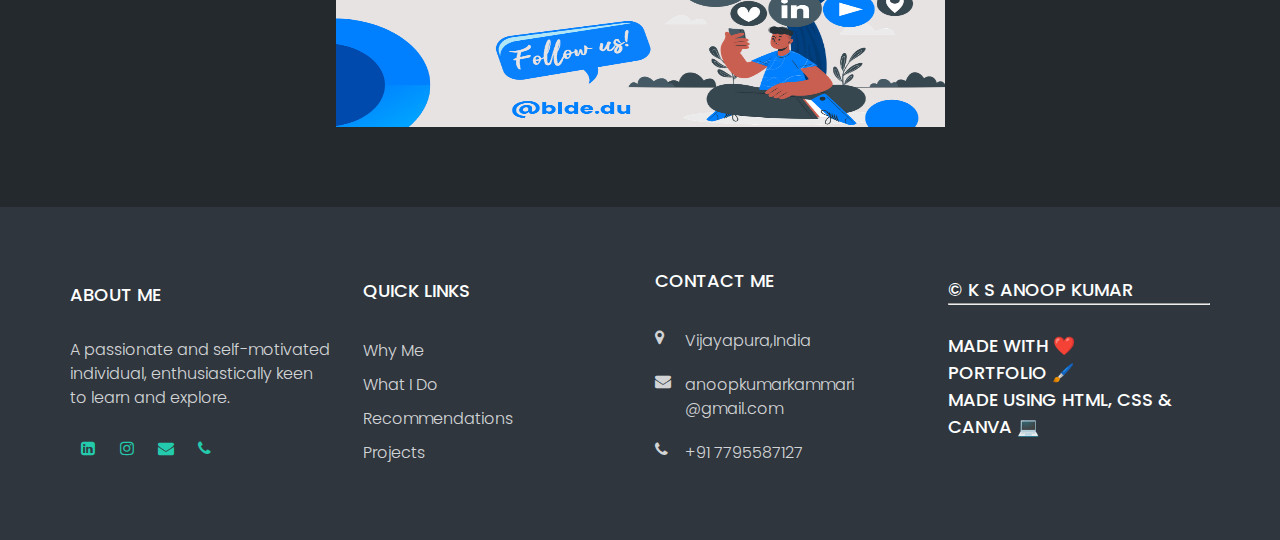
==== commit 09917537: "Canva Section" ====
--- a/portfolio/index.html
+++ b/portfolio/index.html
@@ -244,19 +244,6 @@
 				<span>Client - Pinnacle Talent Solutions</span>
 			</div>
 
-			<!-- <div class="review-item">
-				<img src="img/boy.png">
-				<p> <i class="fa fa-quote-left" aria-hidden="true"></i>Chetna is really hardworking and will never compromise on her work. Her creativity and fun nature makes it awesome to work with her. She really motivates others around her to work harder. Her positive and fun nature will definitely help her in her future endeavors. <i class="fa fa-quote-right" aria-hidden="true"></i></p>
-				<h3>shreshth kapoor</h3>
-				<span>student</span>
-			</div>
-
-			<div class="review-item">
-				<img src="img/girl.png">
-				<p> <i class="fa fa-quote-left" aria-hidden="true"></i> Chetna is an ingenious girl. She is amazing with graphic designing. Also, she knows when to be calm and when to be tough according to the situation which makes her different. Keep up your good work and stay positive like this. <i class="fa fa-quote-right" aria-hidden="true"></i></p>
-				<h3>sakshi sharma</h3>
-				<span>student</span>
-			</div> -->
 		</div>
 	</div>
 </section>
@@ -275,74 +262,984 @@
 		<div class="row">
 			<div class="design-item">
 				<a href="https://mid-westautoparts.com/" target="_blank" rel="noopener noreferrer">
-					<img src="img/27.png"  class="design-img" style="width: 300px; height: 300px;">
+					<img src="img/27.png"  class="design-img" style="width: 400px; height: 350px;">
 				</a>
 			</div>
 			
 			<div class="design-item">
 				<a href="https://pinnacletalentsolutions.com/" target="_blank" rel="noopener noreferrer">
-					<img src="img/28.png" class="design-img" style="width: 300px; height: 300px;">
+					<img src="img/28.png" class="design-img" style="width: 400px; height: 350px;">
 				</a>
 			</div>
 
 			<div class="design-item">
-				<!-- <img src=""  class="design-img" style="width: 300px; height: 300px;"> -->
-			</div>
-
-
-			<div class="design-item">
-				<img src="img/6.png"  class="design-img" style="width: 300px; height: 300px;">
-			</div>
-			<div class="design-item">	
-				<img src="img/12.png" class="design-img" style="width: 300px; height: 300px;">
-			</div>
-			<div class="design-item">
-				<img src="img/13.png" class="design-img" style="width: 300px; height: 300px;">
-			</div>
-			<div class="design-item">
-				<img src="img/14.png" class="design-img" style="width: 300px; height: 300px;">
-			</div>
-			<div class="design-item">
-				<img src="img/15.jpg" class="design-img" style="width: 300px; height: 300px;">
-			</div>
-			<div class="design-item">
-				<img src="img/16.jpg" class="design-img" style="width: 300px; height: 300px;">
-			</div>
-
-			<div class="design-item">
-				<img src="img/11.jpg" class="design-img" style="width: 300px; height: 300px;">
-			</div>
-			<div class="design-item">
-				<img src="img/22.png" class="design-img" style="width: 300px; height: 300px;">
-			</div>
-			<div class="design-item">
-				<img src="img/19.jpg" class="design-img" style="width: 300px; height: 300px;">
-			</div>
-
-			<div class="design-item">
-				<img src="img/10.png" class="design-img" style="width: 320px; height: 450px;">
-			</div>
-			<div class="design-item">
-				<img src="img/8.png" class="design-img" style="width: 320px; height: 450px;">
-			</div>
-			<div class="design-item">
-				<img src="img/9.png" class="design-img" style="width: 320px; height: 450px;">
-			</div>
-
-			<div class="design-item">
-				<img src="img/1.jpeg" class="design-img" style="width: 400px; height: 250px;">
-			</div>
-			<div class="design-item">
-				<img src="img/21.png" class="design-img" style="width: 400px; height: 250px;">
-			</div>
-			<div class="design-item">
-				<img src="img/18.jpg" class="design-img" style="width: 400px; height: 250px;">
-			</div>
+				<a href="https://fftisolutions.com/" target="_blank" rel="noopener noreferrer">
+					<img src="img/29.png" class="design-img" style="width: 400px; height: 350px;">
+				</a>
+			</div>
+
+			<div class="section-title">
+				<h2> <span> Canva </span></h2>
+			</div>
+			<!-- Canva Images -->
+			<ul class="slides">
+    <input type="radio" name="radio-btn" id="img-1" checked />
+    <li class="slide-container">
+		<div class="slide">
+			<img src="img/canva/1.png" />
+        </div>
+		<div class="nav">
+			<label for="img-86" class="prev">&#x2039;</label>
+			<label for="img-2" class="next">&#x203a;</label>
+		</div>
+    </li>
+
+    <input type="radio" name="radio-btn" id="img-2" />
+    <li class="slide-container">
+        <div class="slide">
+          <img src="img/canva/2.png" />
+        </div>
+		<div class="nav">
+			<label for="img-1" class="prev">&#x2039;</label>
+			<label for="img-3" class="next">&#x203a;</label>
+		</div>
+    </li>
+
+    <input type="radio" name="radio-btn" id="img-3" />
+    <li class="slide-container">
+        <div class="slide">
+          <img src="img/canva/3.png" />
+        </div>
+		<div class="nav">
+			<label for="img-2" class="prev">&#x2039;</label>
+			<label for="img-4" class="next">&#x203a;</label>
+		</div>
+    </li>
+
+    <input type="radio" name="radio-btn" id="img-4" />
+    <li class="slide-container">
+        <div class="slide">
+          <img src="img/canva/4.png" />
+        </div>
+		<div class="nav">
+			<label for="img-3" class="prev">&#x2039;</label>
+			<label for="img-5" class="next">&#x203a;</label>
+		</div>
+    </li>
+
+    <input type="radio" name="radio-btn" id="img-5" />
+    <li class="slide-container">
+        <div class="slide">
+          <img src="img/canva/5.png" />
+        </div>
+		<div class="nav">
+			<label for="img-4" class="prev">&#x2039;</label>
+			<label for="img-6" class="next">&#x203a;</label>
+		</div>
+    </li>
+
+    <input type="radio" name="radio-btn" id="img-6" />
+    <li class="slide-container">
+        <div class="slide">
+          <img src="img/canva/6.png" />
+        </div>
+		<div class="nav">
+			<label for="img-5" class="prev">&#x2039;</label>
+			<label for="img-7" class="next">&#x203a;</label>
+		</div>
+    </li>
+
+    <input type="radio" name="radio-btn" id="img-7" />
+    <li class="slide-container">
+        <div class="slide">
+          <img src="img/canva/7.png" />
+        </div>
+		<div class="nav">
+			<label for="img-6" class="prev">&#x2039;</label>
+			<label for="img-8" class="next">&#x203a;</label>
+		</div>
+    </li>
+
+    <input type="radio" name="radio-btn" id="img-8" />
+    <li class="slide-container">
+        <div class="slide">
+          <img src="img/canva/8.png" />
+        </div>
+		<div class="nav">
+			<label for="img-7" class="prev">&#x2039;</label>
+			<label for="img-9" class="next">&#x203a;</label>
+		</div>
+    </li>
+
+    <input type="radio" name="radio-btn" id="img-9" />
+    <li class="slide-container">
+        <div class="slide">
+          <img src="img/canva/9.png" />
+        </div>
+		<div class="nav">
+			<label for="img-9" class="prev">&#x2039;</label>
+			<label for="img-10" class="next">&#x203a;</label>
+		</div>
+    </li>
+
+    <input type="radio" name="radio-btn" id="img-10" />
+    <li class="slide-container">
+        <div class="slide">
+          <img src="img/canva/10.png" />
+        </div>
+		<div class="nav">
+			<label for="img-9" class="prev">&#x2039;</label>
+			<label for="img-11" class="next">&#x203a;</label>
+		</div>
+    </li>
+
+    <input type="radio" name="radio-btn" id="img-11" />
+    <li class="slide-container">
+        <div class="slide">
+          <img src="img/canva/11.png" />
+        </div>
+		<div class="nav">
+			<label for="img-10" class="prev">&#x2039;</label>
+			<label for="img-12" class="next">&#x203a;</label>
+		</div>
+    </li>
+
+    <input type="radio" name="radio-btn" id="img-12" />
+    <li class="slide-container">
+        <div class="slide">
+          <img src="img/canva/12.png" />
+        </div>
+		<div class="nav">
+			<label for="img-11" class="prev">&#x2039;</label>
+			<label for="img-13" class="next">&#x203a;</label>
+		</div>
+    </li>
+
+    <input type="radio" name="radio-btn" id="img-13" />
+    <li class="slide-container">
+        <div class="slide">
+          <img src="img/canva/13.png" />
+        </div>
+		<div class="nav">
+			<label for="img-12" class="prev">&#x2039;</label>
+			<label for="img-14" class="next">&#x203a;</label>
+		</div>
+    </li>
+
+    <input type="radio" name="radio-btn" id="img-14" />
+    <li class="slide-container">
+        <div class="slide">
+          <img src="img/canva/14.png" />
+        </div>
+		<div class="nav">
+			<label for="img-13" class="prev">&#x2039;</label>
+			<label for="img-15" class="next">&#x203a;</label>
+		</div>
+    </li>
+
+    <input type="radio" name="radio-btn" id="img-15" />
+    <li class="slide-container">
+        <div class="slide">
+          <img src="img/canva/15.png" />
+        </div>
+		<div class="nav">
+			<label for="img-14" class="prev">&#x2039;</label>
+			<label for="img-16" class="next">&#x203a;</label>
+		</div>
+    </li>
+
+    <input type="radio" name="radio-btn" id="img-16" />
+    <li class="slide-container">
+        <div class="slide">
+          <img src="img/canva/16.png" />
+        </div>
+		<div class="nav">
+			<label for="img-15" class="prev">&#x2039;</label>
+			<label for="img-17" class="next">&#x203a;</label>
+		</div>
+    </li>
+
+    <input type="radio" name="radio-btn" id="img-17" />
+    <li class="slide-container">
+        <div class="slide">
+          <img src="img/canva/17.png" />
+        </div>
+		<div class="nav">
+			<label for="img-16" class="prev">&#x2039;</label>
+			<label for="img-18" class="next">&#x203a;</label>
+		</div>
+    </li>
+
+    <input type="radio" name="radio-btn" id="img-18" />
+    <li class="slide-container">
+        <div class="slide">
+          <img src="img/canva/18.png" />
+        </div>
+		<div class="nav">
+			<label for="img-17" class="prev">&#x2039;</label>
+			<label for="img-19" class="next">&#x203a;</label>
+		</div>
+    </li>
+
+    <input type="radio" name="radio-btn" id="img-19" />
+    <li class="slide-container">
+        <div class="slide">
+          <img src="img/canva/19.png" />
+        </div>
+		<div class="nav">
+			<label for="img-18" class="prev">&#x2039;</label>
+			<label for="img-20" class="next">&#x203a;</label>
+		</div>
+    </li>
+
+    <input type="radio" name="radio-btn" id="img-20" />
+    <li class="slide-container">
+        <div class="slide">
+          <img src="img/canva/20.png" />
+        </div>
+		<div class="nav">
+			<label for="img-19" class="prev">&#x2039;</label>
+			<label for="img-21" class="next">&#x203a;</label>
+		</div>
+    </li>
+
+    <input type="radio" name="radio-btn" id="img-21" />
+    <li class="slide-container">
+        <div class="slide">
+          <img src="img/canva/21.png" />
+        </div>
+		<div class="nav">
+			<label for="img-20" class="prev">&#x2039;</label>
+			<label for="img-22" class="next">&#x203a;</label>
+		</div>
+    </li>
+
+    <input type="radio" name="radio-btn" id="img-22" />
+    <li class="slide-container">
+        <div class="slide">
+          <img src="img/canva/22.png" />
+        </div>
+		<div class="nav">
+			<label for="img-21" class="prev">&#x2039;</label>
+			<label for="img-23" class="next">&#x203a;</label>
+		</div>
+    </li>
+
+    <input type="radio" name="radio-btn" id="img-23" />
+    <li class="slide-container">
+        <div class="slide">
+          <img src="img/canva/23.png" />
+        </div>
+		<div class="nav">
+			<label for="img-22" class="prev">&#x2039;</label>
+			<label for="img-24" class="next">&#x203a;</label>
+		</div>
+    </li>
+
+    <input type="radio" name="radio-btn" id="img-24" />
+    <li class="slide-container">
+        <div class="slide">
+          <img src="img/canva/24.png" />
+        </div>
+		<div class="nav">
+			<label for="img-23" class="prev">&#x2039;</label>
+			<label for="img-25" class="next">&#x203a;</label>
+		</div>
+    </li>
+
+    <input type="radio" name="radio-btn" id="img-25" />
+    <li class="slide-container">
+        <div class="slide">
+          <img src="img/canva/25.png" />
+        </div>
+		<div class="nav">
+			<label for="img-24" class="prev">&#x2039;</label>
+			<label for="img-26" class="next">&#x203a;</label>
+		</div>
+    </li>
+
+    <input type="radio" name="radio-btn" id="img-26" />
+    <li class="slide-container">
+        <div class="slide">
+          <img src="img/canva/26.png" />
+        </div>
+		<div class="nav">
+			<label for="img-25" class="prev">&#x2039;</label>
+			<label for="img-27" class="next">&#x203a;</label>
+		</div>
+    </li>
+
+    <input type="radio" name="radio-btn" id="img-27" />
+    <li class="slide-container">
+        <div class="slide">
+          <img src="img/canva/27.png" />
+        </div>
+		<div class="nav">
+			<label for="img-26" class="prev">&#x2039;</label>
+			<label for="img-28" class="next">&#x203a;</label>
+		</div>
+    </li>
+
+    <input type="radio" name="radio-btn" id="img-28" />
+    <li class="slide-container">
+        <div class="slide">
+          <img src="img/canva/28.png" />
+        </div>
+		<div class="nav">
+			<label for="img-27" class="prev">&#x2039;</label>
+			<label for="img-29" class="next">&#x203a;</label>
+		</div>
+    </li>
+
+    <input type="radio" name="radio-btn" id="img-29" />
+    <li class="slide-container">
+        <div class="slide">
+          <img src="img/canva/29.png" />
+        </div>
+		<div class="nav">
+			<label for="img-28" class="prev">&#x2039;</label>
+			<label for="img-30" class="next">&#x203a;</label>
+		</div>
+    </li>
+
+    <input type="radio" name="radio-btn" id="img-30" />
+    <li class="slide-container">
+        <div class="slide">
+          <img src="img/canva/30.png" />
+        </div>
+		<div class="nav">
+			<label for="img-29" class="prev">&#x2039;</label>
+			<label for="img-31" class="next">&#x203a;</label>
+		</div>
+    </li>
+
+    <input type="radio" name="radio-btn" id="img-31" />
+    <li class="slide-container">
+        <div class="slide">
+          <img src="img/canva/31.png" />
+        </div>
+		<div class="nav">
+			<label for="img-30" class="prev">&#x2039;</label>
+			<label for="img-32" class="next">&#x203a;</label>
+		</div>
+    </li>
+
+    <input type="radio" name="radio-btn" id="img-32" />
+    <li class="slide-container">
+        <div class="slide">
+          <img src="img/canva/32.png" />
+        </div>
+		<div class="nav">
+			<label for="img-31" class="prev">&#x2039;</label>
+			<label for="img-33" class="next">&#x203a;</label>
+		</div>
+    </li>
+
+    <input type="radio" name="radio-btn" id="img-33" />
+    <li class="slide-container">
+        <div class="slide">
+          <img src="img/canva/33.png" />
+        </div>
+		<div class="nav">
+			<label for="img-32" class="prev">&#x2039;</label>
+			<label for="img-34" class="next">&#x203a;</label>
+		</div>
+    </li>
+
+    <input type="radio" name="radio-btn" id="img-34" />
+    <li class="slide-container">
+        <div class="slide">
+          <img src="img/canva/34.png" />
+        </div>
+		<div class="nav">
+			<label for="img-33" class="prev">&#x2039;</label>
+			<label for="img-35" class="next">&#x203a;</label>
+		</div>
+    </li>
+
+    <input type="radio" name="radio-btn" id="img-35" />
+    <li class="slide-container">
+        <div class="slide">
+          <img src="img/canva/35.png" />
+        </div>
+		<div class="nav">
+			<label for="img-34" class="prev">&#x2039;</label>
+			<label for="img-36" class="next">&#x203a;</label>
+		</div>
+    </li>
+
+    <input type="radio" name="radio-btn" id="img-36" />
+    <li class="slide-container">
+        <div class="slide">
+          <img src="img/canva/36.png" />
+        </div>
+		<div class="nav">
+			<label for="img-35" class="prev">&#x2039;</label>
+			<label for="img-37" class="next">&#x203a;</label>
+		</div>
+    </li>
+
+    <input type="radio" name="radio-btn" id="img-37" />
+    <li class="slide-container">
+        <div class="slide">
+          <img src="img/canva/37.png" />
+        </div>
+		<div class="nav">
+			<label for="img-36" class="prev">&#x2039;</label>
+			<label for="img-38" class="next">&#x203a;</label>
+		</div>
+    </li>
+
+    <input type="radio" name="radio-btn" id="img-38" />
+    <li class="slide-container">
+        <div class="slide">
+          <img src="img/canva/38.png" />
+        </div>
+		<div class="nav">
+			<label for="img-37" class="prev">&#x2039;</label>
+			<label for="img-39" class="next">&#x203a;</label>
+		</div>
+    </li>
+
+    <input type="radio" name="radio-btn" id="img-39" />
+    <li class="slide-container">
+        <div class="slide">
+          <img src="img/canva/39.png" />
+        </div>
+		<div class="nav">
+			<label for="img-38" class="prev">&#x2039;</label>
+			<label for="img-40" class="next">&#x203a;</label>
+		</div>
+    </li>
+
+    <input type="radio" name="radio-btn" id="img-40" />
+    <li class="slide-container">
+        <div class="slide">
+          <img src="img/canva/40.png" />
+        </div>
+		<div class="nav">
+			<label for="img-39" class="prev">&#x2039;</label>
+			<label for="img-41" class="next">&#x203a;</label>
+		</div>
+    </li>
+
+    <input type="radio" name="radio-btn" id="img-41" />
+    <li class="slide-container">
+        <div class="slide">
+          <img src="img/canva/41.png" />
+        </div>
+		<div class="nav">
+			<label for="img-40" class="prev">&#x2039;</label>
+			<label for="img-42" class="next">&#x203a;</label>
+		</div>
+    </li>
+
+    <input type="radio" name="radio-btn" id="img-42" />
+    <li class="slide-container">
+        <div class="slide">
+          <img src="img/canva/42.png" />
+        </div>
+		<div class="nav">
+			<label for="img-41" class="prev">&#x2039;</label>
+			<label for="img-43" class="next">&#x203a;</label>
+		</div>
+    </li>
+
+    <input type="radio" name="radio-btn" id="img-43" />
+    <li class="slide-container">
+        <div class="slide">
+          <img src="img/canva/43.png" />
+        </div>
+		<div class="nav">
+			<label for="img-42" class="prev">&#x2039;</label>
+			<label for="img-44" class="next">&#x203a;</label>
+		</div>
+    </li>
+
+    <input type="radio" name="radio-btn" id="img-44" />
+    <li class="slide-container">
+        <div class="slide">
+          <img src="img/canva/44.png" />
+        </div>
+		<div class="nav">
+			<label for="img-43" class="prev">&#x2039;</label>
+			<label for="img-45" class="next">&#x203a;</label>
+		</div>
+    </li>
+
+    <input type="radio" name="radio-btn" id="img-45" />
+    <li class="slide-container">
+        <div class="slide">
+          <img src="img/canva/45.png" />
+        </div>
+		<div class="nav">
+			<label for="img-44" class="prev">&#x2039;</label>
+			<label for="img-46" class="next">&#x203a;</label>
+		</div>
+    </li>
+
+    <input type="radio" name="radio-btn" id="img-46" />
+    <li class="slide-container">
+        <div class="slide">
+          <img src="img/canva/46.png" />
+        </div>
+		<div class="nav">
+			<label for="img-45" class="prev">&#x2039;</label>
+			<label for="img-47" class="next">&#x203a;</label>
+		</div>
+    </li>
+
+    <input type="radio" name="radio-btn" id="img-47" />
+    <li class="slide-container">
+        <div class="slide">
+          <img src="img/canva/47.png" />
+        </div>
+		<div class="nav">
+			<label for="img-46" class="prev">&#x2039;</label>
+			<label for="img-48" class="next">&#x203a;</label>
+		</div>
+    </li>
+
+    <input type="radio" name="radio-btn" id="img-48" />
+    <li class="slide-container">
+        <div class="slide">
+          <img src="img/canva/48.png" />
+        </div>
+		<div class="nav">
+			<label for="img-47" class="prev">&#x2039;</label>
+			<label for="img-49" class="next">&#x203a;</label>
+		</div>
+    </li>
+
+    <input type="radio" name="radio-btn" id="img-49" />
+    <li class="slide-container">
+        <div class="slide">
+          <img src="img/canva/49.png" />
+        </div>
+		<div class="nav">
+			<label for="img-48" class="prev">&#x2039;</label>
+			<label for="img-50" class="next">&#x203a;</label>
+		</div>
+    </li>
+
+    <input type="radio" name="radio-btn" id="img-50" />
+    <li class="slide-container">
+        <div class="slide">
+          <img src="img/canva/50.png" />
+        </div>
+		<div class="nav">
+			<label for="img-49" class="prev">&#x2039;</label>
+			<label for="img-51" class="next">&#x203a;</label>
+		</div>
+    </li>
+
+    <input type="radio" name="radio-btn" id="img-51" />
+    <li class="slide-container">
+        <div class="slide">
+          <img src="img/canva/51.png" />
+        </div>
+		<div class="nav">
+			<label for="img-50" class="prev">&#x2039;</label>
+			<label for="img-52" class="next">&#x203a;</label>
+		</div>
+    </li>
+
+    <input type="radio" name="radio-btn" id="img-52" />
+    <li class="slide-container">
+        <div class="slide">
+          <img src="img/canva/52.png" />
+        </div>
+		<div class="nav">
+			<label for="img-51" class="prev">&#x2039;</label>
+			<label for="img-53" class="next">&#x203a;</label>
+		</div>
+    </li>
+
+    <input type="radio" name="radio-btn" id="img-53" />
+    <li class="slide-container">
+        <div class="slide">
+          <img src="img/canva/53.png" />
+        </div>
+		<div class="nav">
+			<label for="img-52" class="prev">&#x2039;</label>
+			<label for="img-54" class="next">&#x203a;</label>
+		</div>
+    </li>
+
+    <input type="radio" name="radio-btn" id="img-54" />
+    <li class="slide-container">
+        <div class="slide">
+          <img src="img/canva/54.png" />
+        </div>
+		<div class="nav">
+			<label for="img-53" class="prev">&#x2039;</label>
+			<label for="img-55" class="next">&#x203a;</label>
+		</div>
+    </li>
+
+    <input type="radio" name="radio-btn" id="img-55" />
+    <li class="slide-container">
+        <div class="slide">
+          <img src="img/canva/55.png" />
+        </div>
+		<div class="nav">
+			<label for="img-54" class="prev">&#x2039;</label>
+			<label for="img-56" class="next">&#x203a;</label>
+		</div>
+    </li>
+
+    <input type="radio" name="radio-btn" id="img-56" />
+    <li class="slide-container">
+        <div class="slide">
+          <img src="img/canva/56.png" />
+        </div>
+		<div class="nav">
+			<label for="img-55" class="prev">&#x2039;</label>
+			<label for="img-57" class="next">&#x203a;</label>
+		</div>
+    </li>
+
+    <input type="radio" name="radio-btn" id="img-57" />
+    <li class="slide-container">
+        <div class="slide">
+          <img src="img/canva/57.png" />
+        </div>
+		<div class="nav">
+			<label for="img-56" class="prev">&#x2039;</label>
+			<label for="img-58" class="next">&#x203a;</label>
+		</div>
+    </li>
+
+    <input type="radio" name="radio-btn" id="img-58" />
+    <li class="slide-container">
+        <div class="slide">
+          <img src="img/canva/58.png" />
+        </div>
+		<div class="nav">
+			<label for="img-57" class="prev">&#x2039;</label>
+			<label for="img-59" class="next">&#x203a;</label>
+		</div>
+    </li>
+
+    <input type="radio" name="radio-btn" id="img-59" />
+    <li class="slide-container">
+        <div class="slide">
+          <img src="img/canva/59.png" />
+        </div>
+		<div class="nav">
+			<label for="img-58" class="prev">&#x2039;</label>
+			<label for="img-60" class="next">&#x203a;</label>
+		</div>
+    </li>
+
+    <input type="radio" name="radio-btn" id="img-60" />
+    <li class="slide-container">
+        <div class="slide">
+          <img src="img/canva/60.png" />
+        </div>
+		<div class="nav">
+			<label for="img-59" class="prev">&#x2039;</label>
+			<label for="img-61" class="next">&#x203a;</label>
+		</div>
+    </li>
+
+    <input type="radio" name="radio-btn" id="img-61" />
+    <li class="slide-container">
+        <div class="slide">
+          <img src="img/canva/61.png" />
+        </div>
+		<div class="nav">
+			<label for="img-60" class="prev">&#x2039;</label>
+			<label for="img-62" class="next">&#x203a;</label>
+		</div>
+    </li>
+
+    <input type="radio" name="radio-btn" id="img-62" />
+    <li class="slide-container">
+        <div class="slide">
+          <img src="img/canva/62.png" />
+        </div>
+		<div class="nav">
+			<label for="img-61" class="prev">&#x2039;</label>
+			<label for="img-63" class="next">&#x203a;</label>
+		</div>
+    </li>
+
+    <input type="radio" name="radio-btn" id="img-63" />
+    <li class="slide-container">
+        <div class="slide">
+          <img src="img/canva/63.png" />
+        </div>
+		<div class="nav">
+			<label for="img-62" class="prev">&#x2039;</label>
+			<label for="img-64" class="next">&#x203a;</label>
+		</div>
+    </li>
+
+    <input type="radio" name="radio-btn" id="img-64" />
+    <li class="slide-container">
+        <div class="slide">
+          <img src="img/canva/64.jpg" />
+        </div>
+		<div class="nav">
+			<label for="img-63" class="prev">&#x2039;</label>
+			<label for="img-65" class="next">&#x203a;</label>
+		</div>
+    </li>
+
+    <input type="radio" name="radio-btn" id="img-65" />
+    <li class="slide-container">
+        <div class="slide">
+          <img src="img/canva/65.jpeg" />
+        </div>
+		<div class="nav">
+			<label for="img-64" class="prev">&#x2039;</label>
+			<label for="img-66" class="next">&#x203a;</label>
+		</div>
+    </li>
+
+    <input type="radio" name="radio-btn" id="img-66" />
+    <li class="slide-container">
+        <div class="slide">
+          <img src="img/canva/66.png" />
+        </div>
+		<div class="nav">
+			<label for="img-65" class="prev">&#x2039;</label>
+			<label for="img-67" class="next">&#x203a;</label>
+		</div>
+    </li>
+
+    <input type="radio" name="radio-btn" id="img-67" />
+    <li class="slide-container">
+        <div class="slide">
+          <img src="img/canva/67.png" />
+        </div>
+		<div class="nav">
+			<label for="img-66" class="prev">&#x2039;</label>
+			<label for="img-68" class="next">&#x203a;</label>
+		</div>
+    </li>
+
+    <input type="radio" name="radio-btn" id="img-68" />
+    <li class="slide-container">
+        <div class="slide">
+          <img src="img/canva/68.png" />
+        </div>
+		<div class="nav">
+			<label for="img-67" class="prev">&#x2039;</label>
+			<label for="img-69" class="next">&#x203a;</label>
+		</div>
+    </li>
+
+    <input type="radio" name="radio-btn" id="img-69" />
+    <li class="slide-container">
+        <div class="slide">
+          <img src="img/canva/69.png" />
+        </div>
+		<div class="nav">
+			<label for="img-68" class="prev">&#x2039;</label>
+			<label for="img-70" class="next">&#x203a;</label>
+		</div>
+    </li>
+
+    <input type="radio" name="radio-btn" id="img-70" />
+    <li class="slide-container">
+        <div class="slide">
+          <img src="img/canva/70.png" />
+        </div>
+		<div class="nav">
+			<label for="img-69" class="prev">&#x2039;</label>
+			<label for="img-71" class="next">&#x203a;</label>
+		</div>
+    </li>
+
+    <input type="radio" name="radio-btn" id="img-71" />
+    <li class="slide-container">
+        <div class="slide">
+          <img src="img/canva/71.png" />
+        </div>
+		<div class="nav">
+			<label for="img-70" class="prev">&#x2039;</label>
+			<label for="img-72" class="next">&#x203a;</label>
+		</div>
+    </li>
+
+    <input type="radio" name="radio-btn" id="img-72" />
+    <li class="slide-container">
+        <div class="slide">
+          <img src="img/canva/72.png" />
+        </div>
+		<div class="nav">
+			<label for="img-71" class="prev">&#x2039;</label>
+			<label for="img-73" class="next">&#x203a;</label>
+		</div>
+    </li>
+
+    <input type="radio" name="radio-btn" id="img-73" />
+    <li class="slide-container">
+        <div class="slide">
+          <img src="img/canva/73.png" />
+        </div>
+		<div class="nav">
+			<label for="img-72" class="prev">&#x2039;</label>
+			<label for="img-74" class="next">&#x203a;</label>
+		</div>
+    </li>
+
+    <input type="radio" name="radio-btn" id="img-74" />
+    <li class="slide-container">
+        <div class="slide">
+          <img src="img/canva/74.png" />
+        </div>
+		<div class="nav">
+			<label for="img-73" class="prev">&#x2039;</label>
+			<label for="img-75" class="next">&#x203a;</label>
+		</div>
+    </li>
+
+    <input type="radio" name="radio-btn" id="img-75" />
+    <li class="slide-container">
+        <div class="slide">
+          <img src="img/canva/75.jpg" />
+        </div>
+		<div class="nav">
+			<label for="img-74" class="prev">&#x2039;</label>
+			<label for="img-76" class="next">&#x203a;</label>
+		</div>
+    </li>
+
+    <input type="radio" name="radio-btn" id="img-76" />
+    <li class="slide-container">
+        <div class="slide">
+          <img src="img/canva/76.png" />
+        </div>
+		<div class="nav">
+			<label for="img-75" class="prev">&#x2039;</label>
+			<label for="img-77" class="next">&#x203a;</label>
+		</div>
+    </li>
+
+    <input type="radio" name="radio-btn" id="img-77" />
+    <li class="slide-container">
+        <div class="slide">
+          <img src="img/canva/77.png" />
+        </div>
+		<div class="nav">
+			<label for="img-76" class="prev">&#x2039;</label>
+			<label for="img-78" class="next">&#x203a;</label>
+		</div>
+    </li>
+
+    <input type="radio" name="radio-btn" id="img-78" />
+    <li class="slide-container">
+        <div class="slide">
+          <img src="img/canva/78.png" />
+        </div>
+		<div class="nav">
+			<label for="img-77" class="prev">&#x2039;</label>
+			<label for="img-79" class="next">&#x203a;</label>
+		</div>
+    </li>
+
+    <input type="radio" name="radio-btn" id="img-79" />
+    <li class="slide-container">
+        <div class="slide">
+          <img src="img/canva/79.jpg" />
+        </div>
+		<div class="nav">
+			<label for="img-78" class="prev">&#x2039;</label>
+			<label for="img-80" class="next">&#x203a;</label>
+		</div>
+    </li>
+
+    <input type="radio" name="radio-btn" id="img-80" />
+    <li class="slide-container">
+        <div class="slide">
+          <img src="img/canva/80.jpg" />
+        </div>
+		<div class="nav">
+			<label for="img-79" class="prev">&#x2039;</label>
+			<label for="img-81" class="next">&#x203a;</label>
+		</div>
+    </li>
+
+    <input type="radio" name="radio-btn" id="img-81" />
+    <li class="slide-container">
+        <div class="slide">
+          <img src="img/canva/81.jpg" />
+        </div>
+		<div class="nav">
+			<label for="img-80" class="prev">&#x2039;</label>
+			<label for="img-82" class="next">&#x203a;</label>
+		</div>
+    </li>
+
+    <input type="radio" name="radio-btn" id="img-82" />
+    <li class="slide-container">
+        <div class="slide">
+          <img src="img/canva/82.jpg" />
+        </div>
+		<div class="nav">
+			<label for="img-81" class="prev">&#x2039;</label>
+			<label for="img-83" class="next">&#x203a;</label>
+		</div>
+    </li>
+
+    <input type="radio" name="radio-btn" id="img-83" />
+    <li class="slide-container">
+        <div class="slide">
+          <img src="img/canva/83.jpg" />
+        </div>
+		<div class="nav">
+			<label for="img-82" class="prev">&#x2039;</label>
+			<label for="img-84" class="next">&#x203a;</label>
+		</div>
+    </li>
+
+    <input type="radio" name="radio-btn" id="img-84" />
+    <li class="slide-container">
+        <div class="slide">
+          <img src="img/canva/84.jpg" />
+        </div>
+		<div class="nav">
+			<label for="img-83" class="prev">&#x2039;</label>
+			<label for="img-85" class="next">&#x203a;</label>
+		</div>
+    </li>
+
+    <input type="radio" name="radio-btn" id="img-85" />
+    <li class="slide-container">
+        <div class="slide">
+          <img src="img/canva/85.png" />
+        </div>
+		<div class="nav">
+			<label for="img-84" class="prev">&#x2039;</label>
+			<label for="img-86" class="next">&#x203a;</label>
+		</div>
+    </li>
+
+    <input type="radio" name="radio-btn" id="img-86" />
+    <li class="slide-container">
+        <div class="slide">
+          <img src="img/canva/86.png" />
+        </div>
+		<div class="nav">
+			<label for="img-85" class="prev">&#x2039;</label>
+			<label for="img-1" class="next">&#x203a;</label>
+		</div>
+    </li>
+
+
+
+
+
+    
+</ul>
+			<!-- Canva Images -->
 
 
 	</div>
 </section>
-
 
 <!-- Footer -->
 <footer class="footer" id="footer">
--- a/portfolio/style.css
+++ b/portfolio/style.css
@@ -1,6 +1,168 @@
 @import url('https://fonts.googleapis.com/css2?family=Poppins:wght@300;400;500;600;700&display=swap');
 
-
+/*Canva section*/
+@import url(https://fonts.googleapis.com/css?family=Varela+Round);
+
+/*html, body { background: #333 url("https://codepen.io/images/classy_fabric.png"); }*/
+
+.slides {
+    padding: 0;
+    width: 609px;
+    height: 420px;
+    display: block;
+    margin: 0 auto;
+    position: relative;
+}
+
+.slides * {
+    user-select: none;
+    -ms-user-select: none;
+    -moz-user-select: none;
+    -khtml-user-select: none;
+    -webkit-user-select: none;
+    -webkit-touch-callout: none;
+}
+
+.slides input { display: none; }
+
+.slide-container { display: block; }
+
+.slide {
+    top: 0;
+    opacity: 0;
+    width: 609px;
+    height: 420px;
+    display: block;
+    position: absolute;
+
+    transform: scale(0);
+
+    transition: all .7s ease-in-out;
+}
+
+.slide img {
+    width: 100%;
+    height: 100%;
+}
+
+.nav label {
+    width: 200px;
+    height: 100%;
+    display: none;
+    position: absolute;
+
+	  opacity: 0;
+    z-index: 9;
+    cursor: pointer;
+
+    transition: opacity .2s;
+
+    color: #FFF;
+    font-size: 156pt;
+    text-align: center;
+    line-height: 380px;
+    font-family: "Varela Round", sans-serif;
+    background-color: rgba(255, 255, 255, .3);
+    text-shadow: 0px 0px 15px rgb(119, 119, 119);
+}
+
+.slide:hover + .nav label { opacity: 0.5; }
+
+.nav label:hover { opacity: 1; }
+
+.nav .next { right: 0; }
+
+input:checked + .slide-container  .slide {
+    opacity: 1;
+
+    transform: scale(1);
+
+    transition: opacity 1s ease-in-out;
+}
+
+input:checked + .slide-container .nav label { display: block; }
+
+
+input#img-1:checked ~ .nav-dots label#img-dot-1,
+input#img-2:checked ~ .nav-dots label#img-dot-2,
+input#img-3:checked ~ .nav-dots label#img-dot-3,
+input#img-4:checked ~ .nav-dots label#img-dot-4,
+input#img-5:checked ~ .nav-dots label#img-dot-5,
+input#img-6:checked ~ .nav-dots label#img-dot-6,
+
+input#img-7:checked ~ .nav-dots label#img-dot-7,
+input#img-8:checked ~ .nav-dots label#img-dot-8,
+input#img-9:checked ~ .nav-dots label#img-dot-9,
+input#img-10:checked ~ .nav-dots label#img-dot-10,
+input#img-11:checked ~ .nav-dots label#img-dot-11,
+input#img-12:checked ~ .nav-dots label#img-dot-12,
+
+input#img-13:checked ~ .nav-dots label#img-dot-13,
+input#img-14:checked ~ .nav-dots label#img-dot-14,
+input#img-15:checked ~ .nav-dots label#img-dot-15,
+input#img-16:checked ~ .nav-dots label#img-dot-16,
+input#img-17:checked ~ .nav-dots label#img-dot-17,
+input#img-18:checked ~ .nav-dots label#img-dot-18,
+
+input#img-19:checked ~ .nav-dots label#img-dot-19,
+input#img-20:checked ~ .nav-dots label#img-dot-20,
+input#img-21:checked ~ .nav-dots label#img-dot-21,
+input#img-22:checked ~ .nav-dots label#img-dot-22,
+input#img-23:checked ~ .nav-dots label#img-dot-23,
+input#img-24:checked ~ .nav-dots label#img-dot-24,
+
+input#img-25:checked ~ .nav-dots label#img-dot-25,
+input#img-26:checked ~ .nav-dots label#img-dot-26,
+input#img-27:checked ~ .nav-dots label#img-dot-27,
+input#img-28:checked ~ .nav-dots label#img-dot-28,
+input#img-29:checked ~ .nav-dots label#img-dot-29,
+input#img-30:checked ~ .nav-dots label#img-dot-30,
+
+input#img-31:checked ~ .nav-dots label#img-dot-31,
+input#img-32:checked ~ .nav-dots label#img-dot-32,
+input#img-33:checked ~ .nav-dots label#img-dot-33,
+input#img-34:checked ~ .nav-dots label#img-dot-34,
+input#img-35:checked ~ .nav-dots label#img-dot-35,
+input#img-36:checked ~ .nav-dots label#img-dot-36,
+
+input#img-37:checked ~ .nav-dots label#img-dot-37,
+input#img-38:checked ~ .nav-dots label#img-dot-38,
+input#img-39:checked ~ .nav-dots label#img-dot-39,
+input#img-40:checked ~ .nav-dots label#img-dot-40,
+input#img-41:checked ~ .nav-dots label#img-dot-41,
+input#img-42:checked ~ .nav-dots label#img-dot-42,
+
+input#img-43:checked ~ .nav-dots label#img-dot-43,
+input#img-44:checked ~ .nav-dots label#img-dot-44,
+input#img-45:checked ~ .nav-dots label#img-dot-45,
+input#img-46:checked ~ .nav-dots label#img-dot-46,
+input#img-47:checked ~ .nav-dots label#img-dot-47,
+input#img-48:checked ~ .nav-dots label#img-dot-48,
+
+input#img-43:checked ~ .nav-dots label#img-dot-43,
+input#img-44:checked ~ .nav-dots label#img-dot-44,
+input#img-45:checked ~ .nav-dots label#img-dot-45,
+input#img-46:checked ~ .nav-dots label#img-dot-46,
+input#img-47:checked ~ .nav-dots label#img-dot-47,
+input#img-48:checked ~ .nav-dots label#img-dot-48,
+
+input#img-43:checked ~ .nav-dots label#img-dot-43,
+input#img-44:checked ~ .nav-dots label#img-dot-44,
+input#img-45:checked ~ .nav-dots label#img-dot-45,
+input#img-46:checked ~ .nav-dots label#img-dot-46,
+input#img-47:checked ~ .nav-dots label#img-dot-47,
+input#img-48:checked ~ .nav-dots label#img-dot-48,
+
+input#img-43:checked ~ .nav-dots label#img-dot-43,
+input#img-44:checked ~ .nav-dots label#img-dot-44,
+input#img-45:checked ~ .nav-dots label#img-dot-45,
+input#img-46:checked ~ .nav-dots label#img-dot-46,
+input#img-47:checked ~ .nav-dots label#img-dot-47,
+input#img-48:checked ~ .nav-dots label#img-dot-48,
+ {
+	background: rgba(0, 0, 0, 0.8);
+}
+/*Canva section*/
 
 /*Scrollbars*/
 
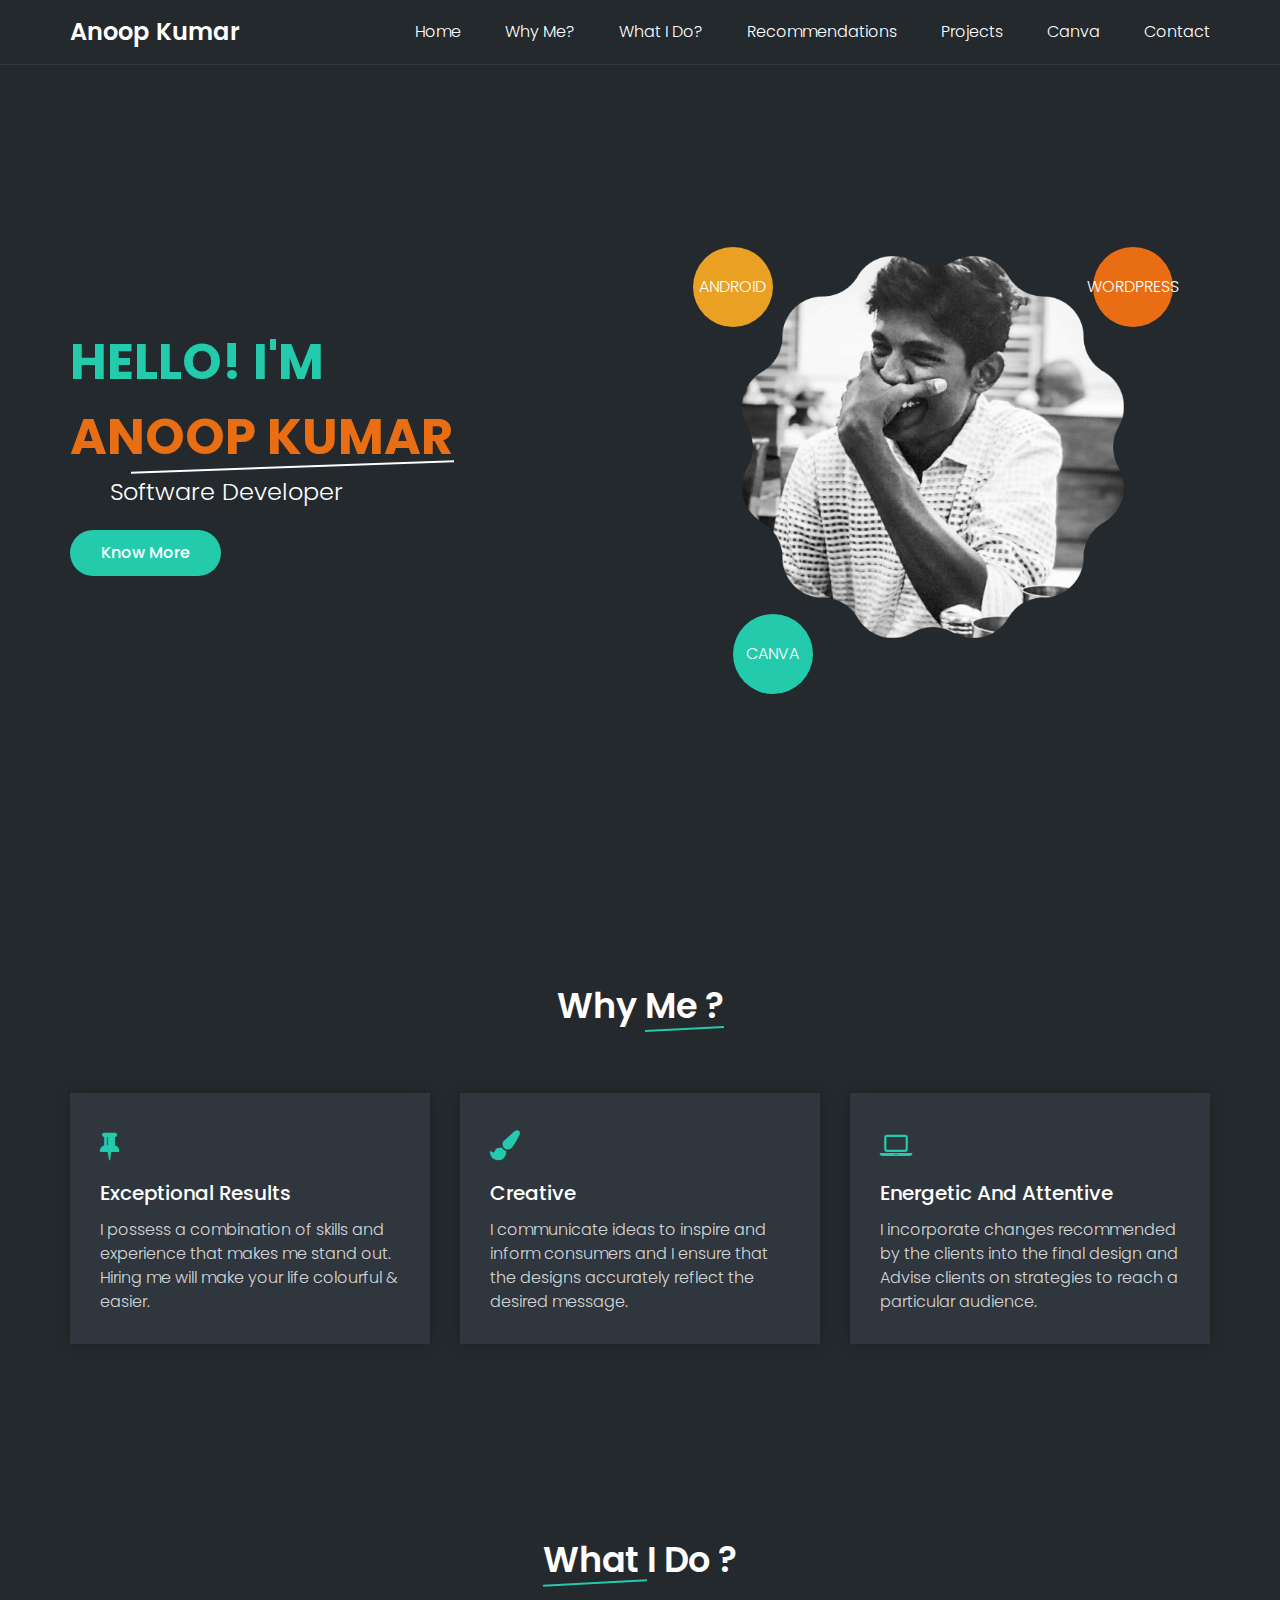
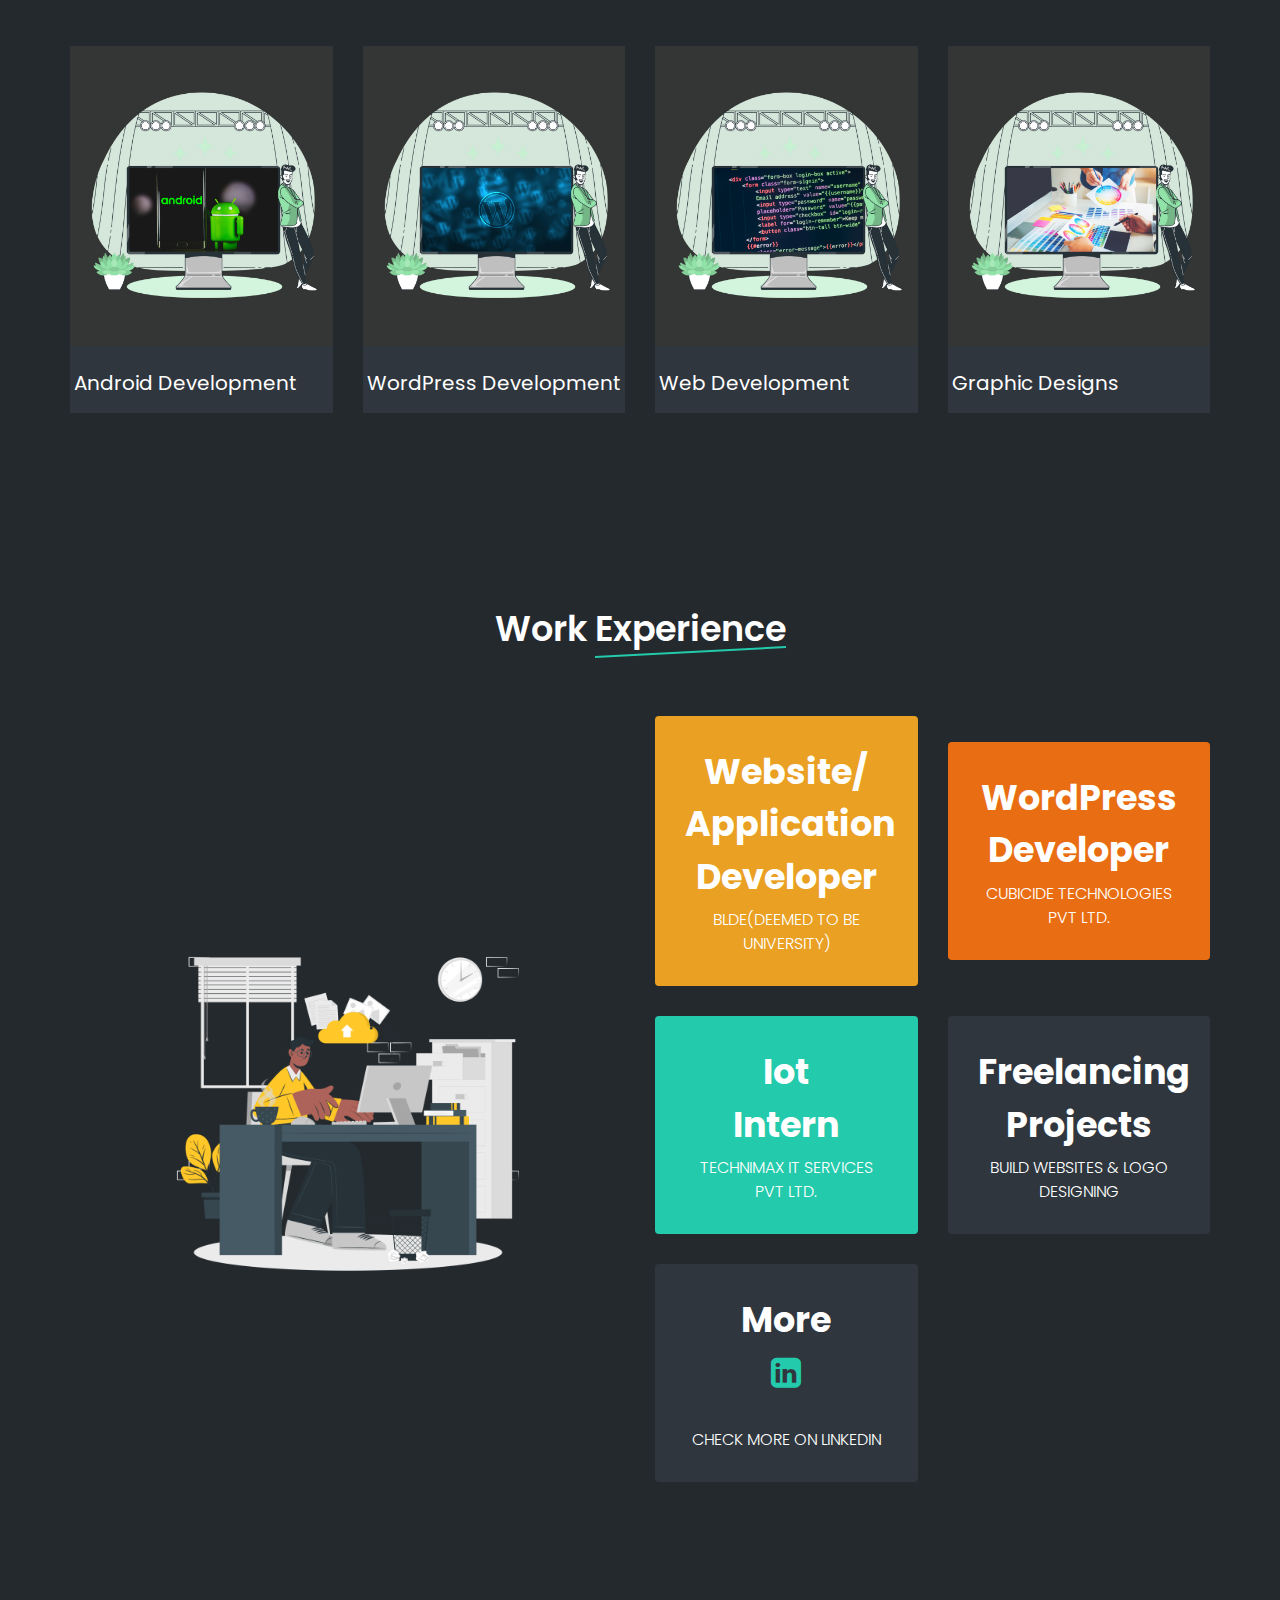
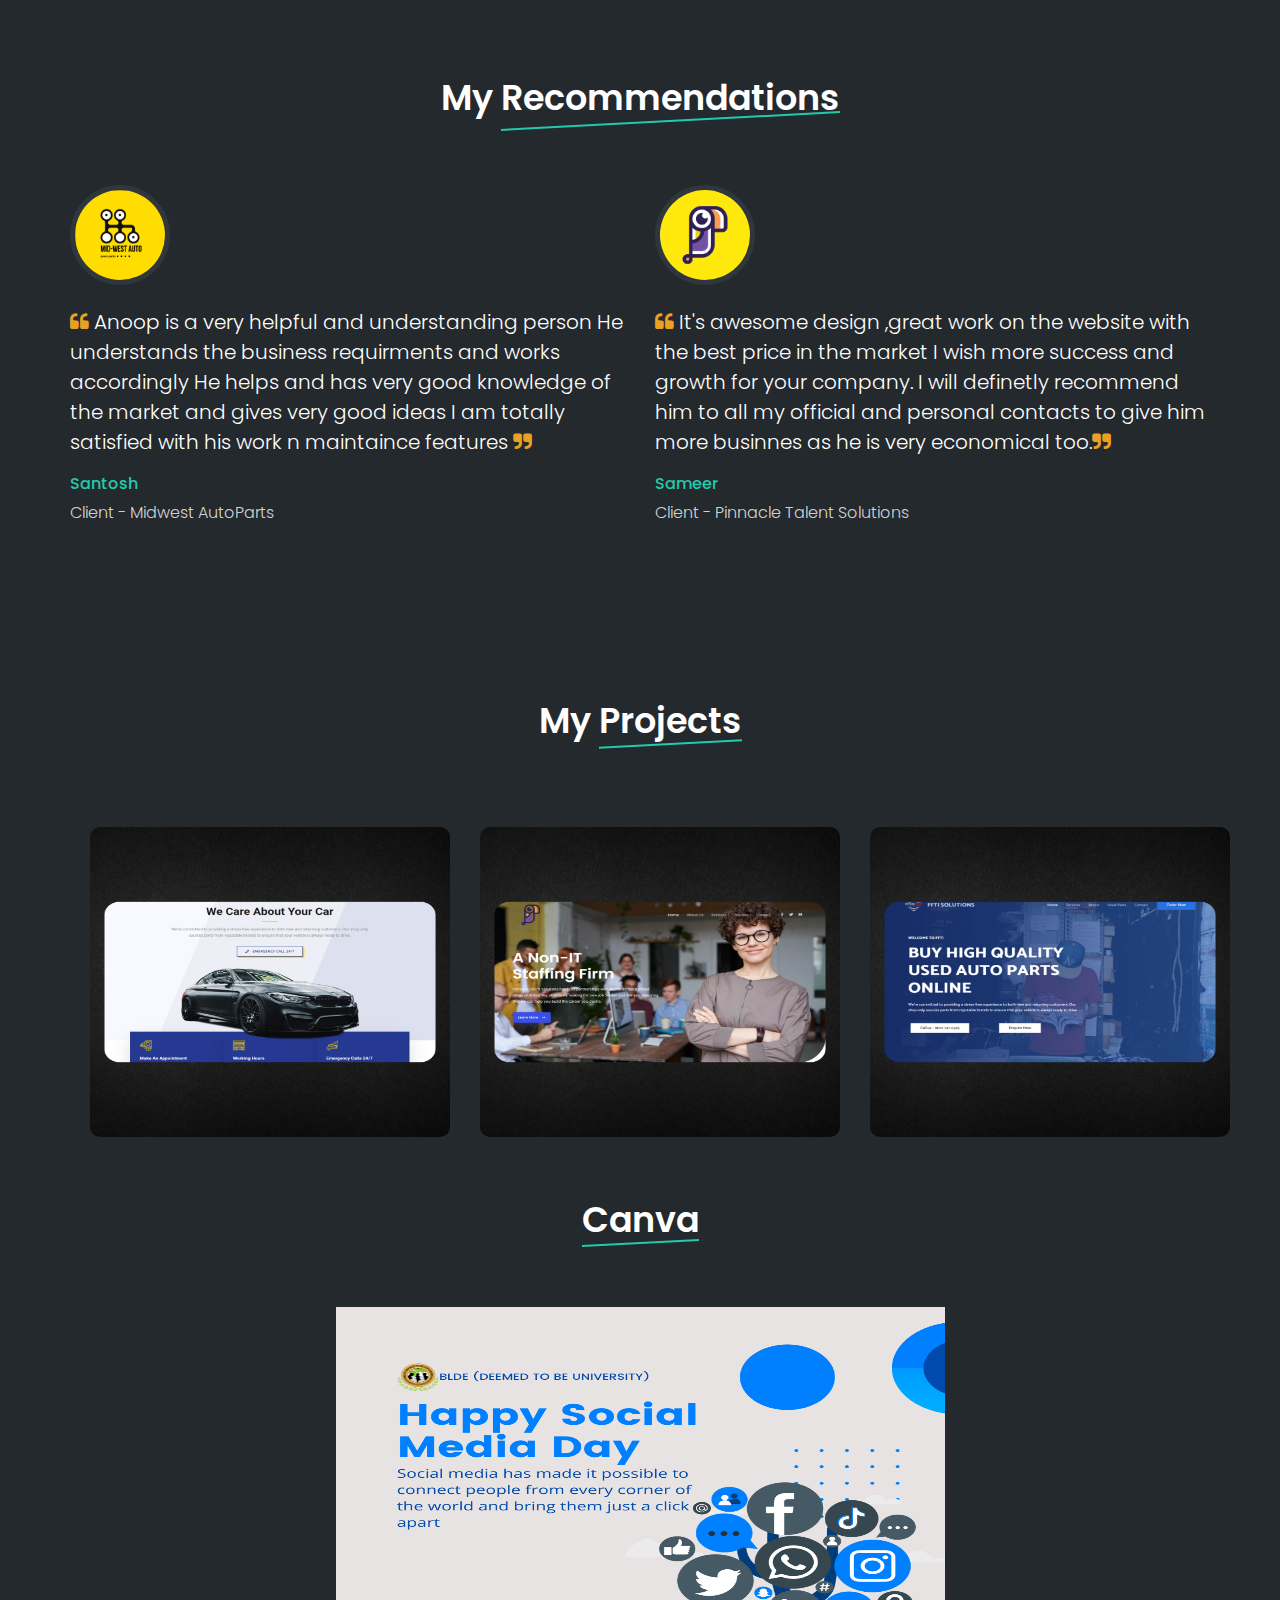
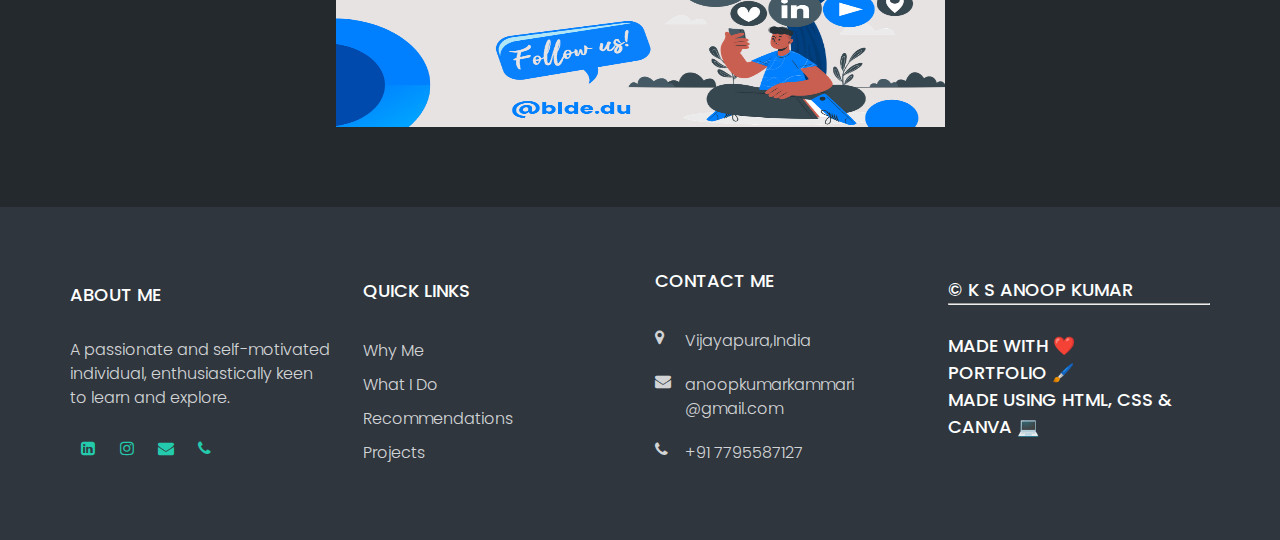
==== commit 6569f918: "Update index.html" ====
--- a/portfolio/index.html
+++ b/portfolio/index.html
@@ -32,7 +32,9 @@
 					<li><a href="#courses">what i do?</a></li>
 					<li><a href="#reviews">recommendations</a></li>
 					<li><a href="#contact">projects</a></li>
+					<li><a href="#footer">canva</a></li>
 					<li><a href="#footer">contact</a></li>
+
 				</ul>
 			</nav>
 		</div>
@@ -278,7 +280,7 @@
 				</a>
 			</div>
 
-			<div class="section-title">
+			<div class="section-title" id="canva">
 				<h2> <span> Canva </span></h2>
 			</div>
 			<!-- Canva Images -->
